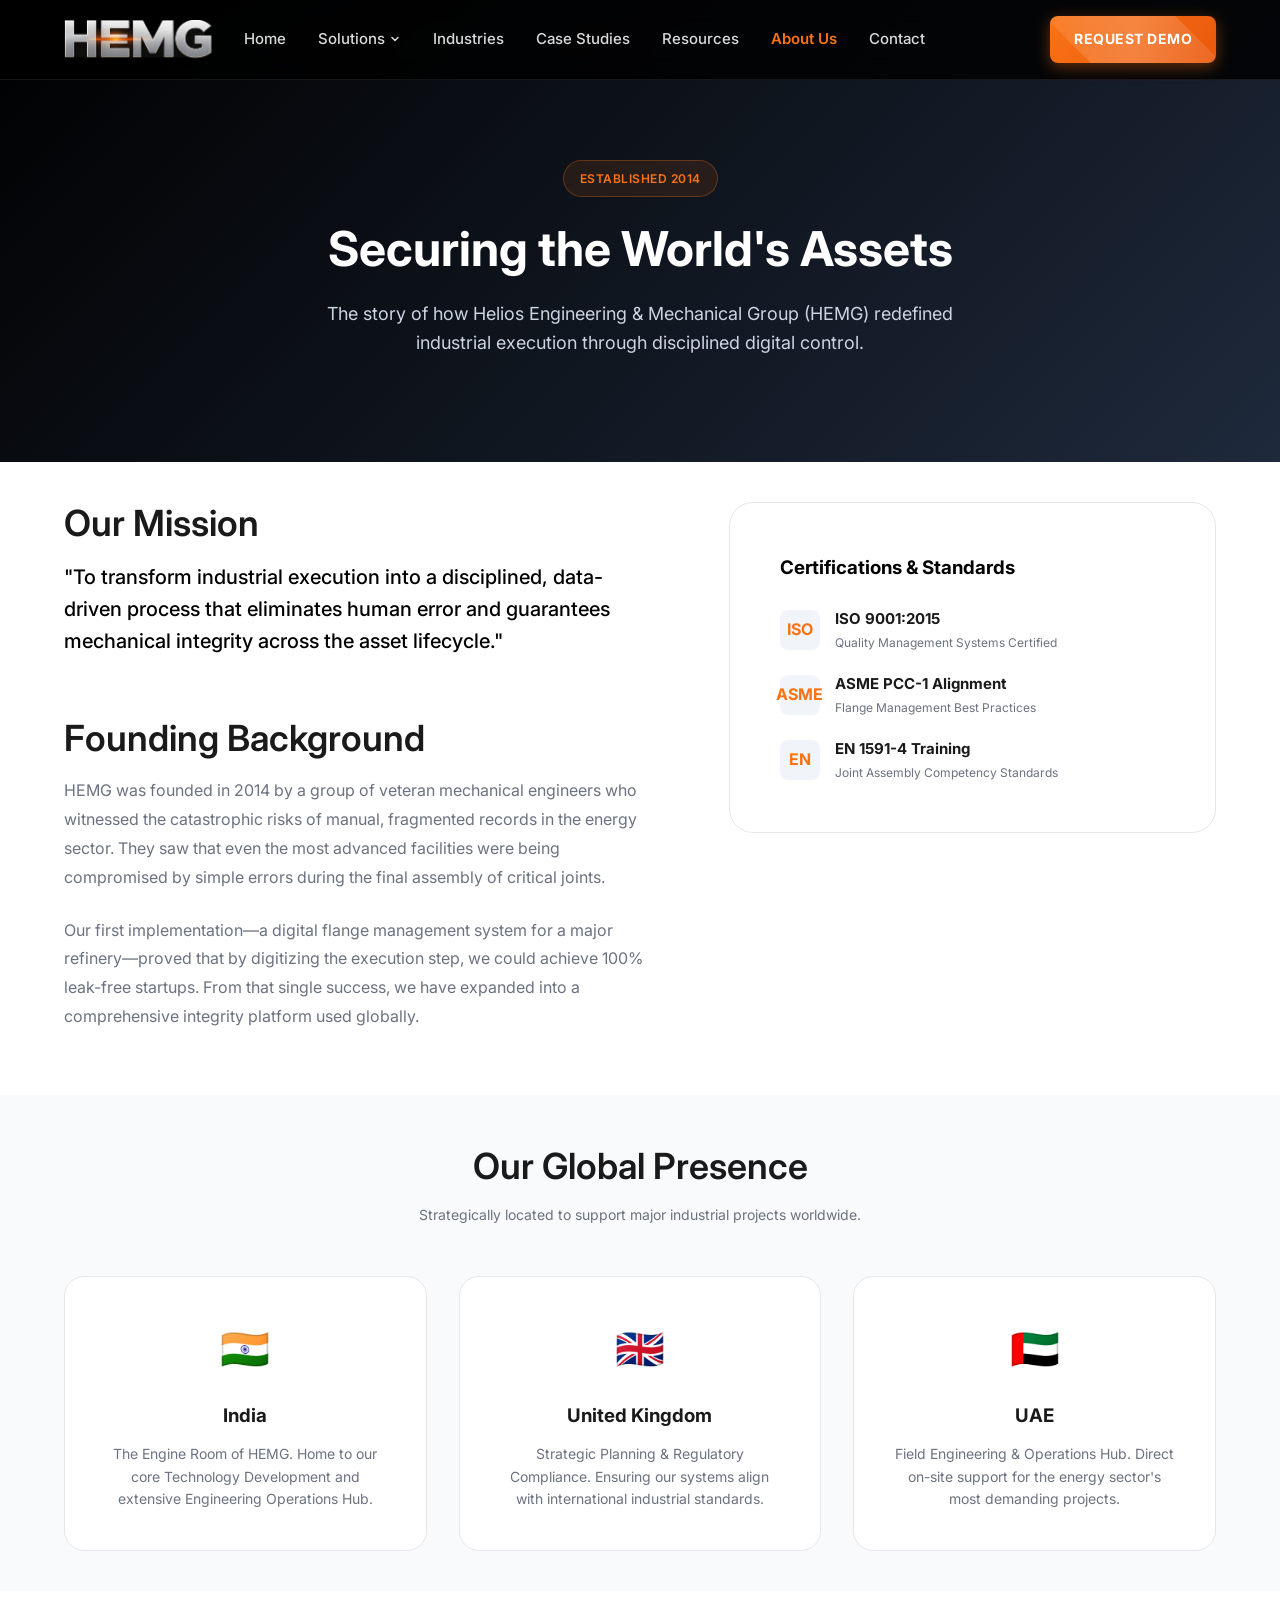
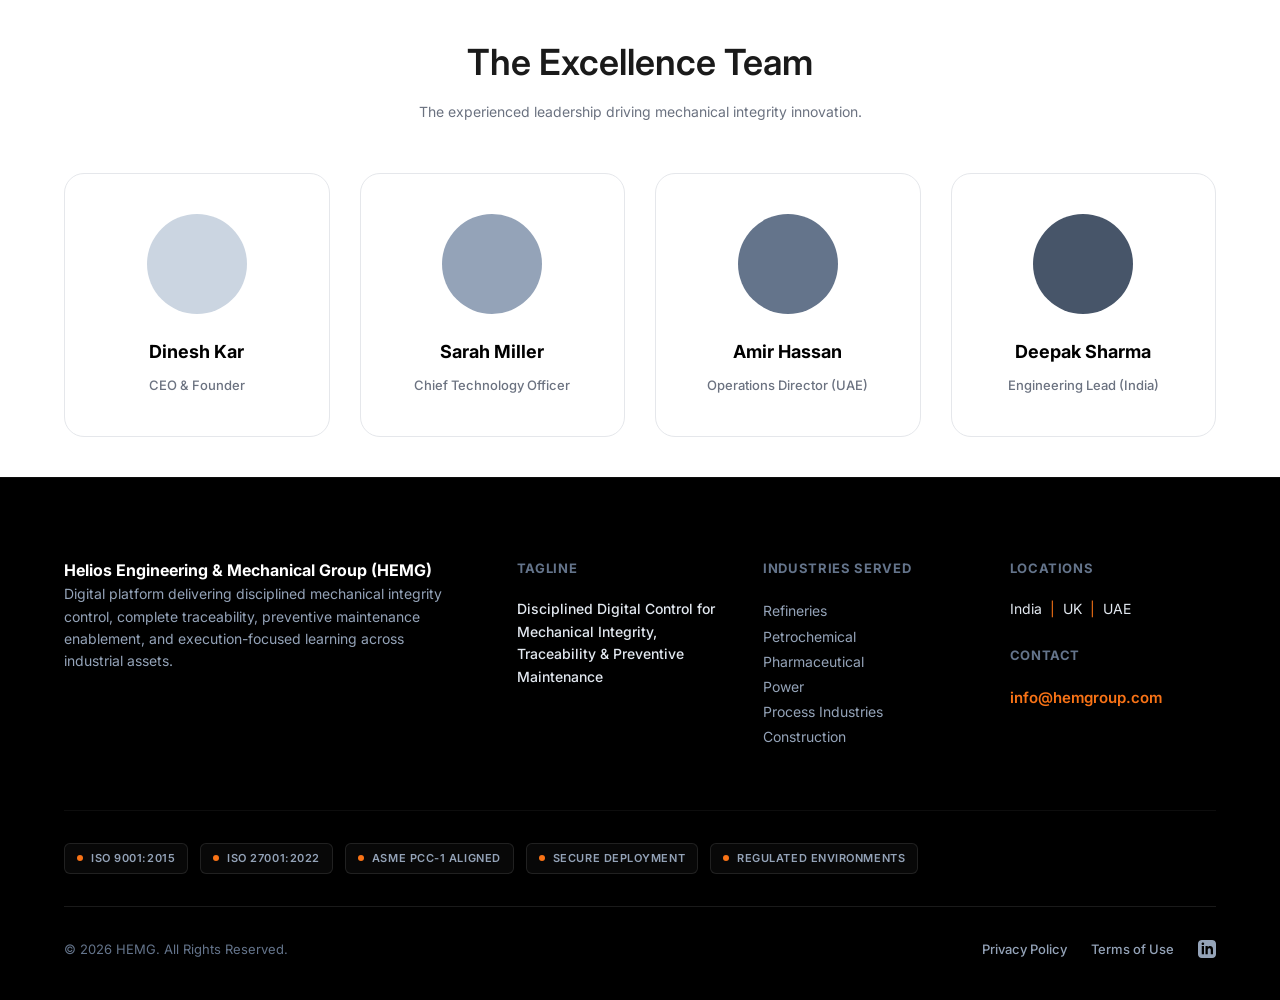
==== about-us.html @ 40c7aba5 "feat: implement site-wide navigation, core pages, and foundational assets for the HEMG platform" ====
<!DOCTYPE html>
<html lang="en">

<head>
    <meta charset="UTF-8">
    <meta name="viewport" content="width=device-width, initial-scale=1.0">
    <title>About Us | HEMG - Global Leader in Mechanical Integrity</title>
    <link rel="stylesheet" href="css/styles.css">
    <link rel="preconnect" href="https://fonts.googleapis.com">
    <link rel="preconnect" href="https://fonts.gstatic.com" crossorigin>
    <link href="https://fonts.googleapis.com/css2?family=Inter:wght@300;400;500;600;700&display=swap" rel="stylesheet">
</head>

<body class="about-us-page industries-page">

    <!-- Header -->
    <header class="header">
        <div class="container header-content">
            <div class="header-left">
                <div class="logo">
                    <a href="index.html">
                        <img src="images/hemg-logo.png" alt="HEM Groups Logo" class="brand-logo">
                    </a>
                </div>
                <nav class="nav-links">
                    <a href="index.html">Home</a>
                    <div class="nav-item">
                        <a href="#" class="dropdown-toggle">Solutions
                            <svg width="12" height="12" viewBox="0 0 24 24" fill="none" stroke="currentColor"
                                stroke-width="3" stroke-linecap="round" stroke-linejoin="round">
                                <path d="m6 9 6 6 6-6" />
                            </svg>
                        </a>
                        <div class="dropdown-menu mega-menu">
                            <div class="mega-menu-grid">
                                <a href="bolted-joint-integrity.html" class="mega-menu-card">
                                    <div class="menu-card-icon">
                                        <svg width="24" height="24" viewBox="0 0 24 24" fill="none"
                                            stroke="currentColor" stroke-width="2">
                                            <circle cx="12" cy="12" r="3" />
                                            <path
                                                d="M3 12h3m12 0h3M12 3v3m0 12v3M5.6 5.6l2.1 2.1m8.6 8.6l2.1 2.1M5.6 18.4l2.1-2.1m8.6-8.6l2.1-2.1" />
                                        </svg>
                                    </div>
                                    <div class="menu-card-content">
                                        <span class="menu-card-title">Bolted Joint Master™</span>
                                        <span class="menu-card-desc">Digital control and verification of flange
                                            assembly.</span>
                                    </div>
                                </a>
                                <a href="welded-joint-traceability.html" class="mega-menu-card">
                                    <div class="menu-card-icon">
                                        <svg width="24" height="24" viewBox="0 0 24 24" fill="none"
                                            stroke="currentColor" stroke-width="2">
                                            <path d="m15 5 4 4" />
                                            <path d="M13 7l1 1" />
                                            <path d="m4 11 8 8" />
                                            <path d="m9 6 11 11c.6.6.6 1.5 0 2l-1 1c-.6.6-1.5.6-2 0L6 9z" />
                                        </svg>
                                    </div>
                                    <div class="menu-card-content">
                                        <span class="menu-card-title">Weld Integrity Pro™</span>
                                        <span class="menu-card-desc">Universal welded joint traceability and
                                            inspection.</span>
                                    </div>
                                </a>
                                <a href="test-pack-management.html" class="mega-menu-card">
                                    <div class="menu-card-icon">
                                        <svg width="24" height="24" viewBox="0 0 24 24" fill="none"
                                            stroke="currentColor" stroke-width="2">
                                            <path d="M6 12c-2 0-3 1-3 3v2M18 12c2 0 3 1 3 3v2M12 2v20M2 12h20" />
                                        </svg>
                                    </div>
                                    <div class="menu-card-content">
                                        <span class="menu-card-title">Project Lifecycle Commander™</span>
                                        <span class="menu-card-desc">System-level pressure testing and completion
                                            control.</span>
                                    </div>
                                </a>
                                <a href="hemg-academy.html" class="mega-menu-card">
                                    <div class="menu-card-icon">
                                        <svg width="24" height="24" viewBox="0 0 24 24" fill="none"
                                            stroke="currentColor" stroke-width="2">
                                            <path d="M22 10v6M2 10l10-5 10 5-10 5z" />
                                            <path d="M6 12v5c0 1.1 2.7 2 6 2s6-.9 6-2v-5" />
                                        </svg>
                                    </div>
                                    <div class="menu-card-content">
                                        <span class="menu-card-title">HEMG Skill-Up Academy™</span>
                                        <span class="menu-card-desc">Execution-focused learning and capability
                                            development.</span>
                                    </div>
                                </a>
                            </div>
                        </div>
                    </div>
                    <a href="industries.html">Industries</a>
                    <a href="case-studies.html">Case Studies</a>
                    <a href="resources.html">Resources</a>
                    <a href="about-us.html" class="active">About Us</a>
                    <a href="contact.html">Contact</a>
                </nav>
            </div>

            <div class="header-right">
                <a href="contact.html" class="btn btn-nav-cta">Request Demo</a>
                <button class="mobile-menu-toggle" aria-label="Toggle Menu">
                    <span class="bar"></span>
                    <span class="bar"></span>
                    <span class="bar"></span>
                </button>
            </div>
        </div>
    </header>

    <div class="mobile-menu-overlay">
        <div class="mobile-menu-content">
            <nav class="mobile-nav-links">
                <a href="index.html">Home</a>
                <div class="mobile-dropdown">
                    <a href="#">Solutions</a>
                    <div class="mobile-dropdown-menu">
                        <a href="bolted-joint-integrity.html">Bolted Joint Master™</a>
                        <a href="welded-joint-traceability.html">Weld Integrity Pro™</a>
                        <a href="test-pack-management.html">Project Lifecycle Commander™</a>
                        <a href="hemg-academy.html">HEMG Skill-Up Academy™</a>
                    </div>
                </div>
                <a href="industries.html">Industries</a>
                <a href="case-studies.html">Case Studies</a>
                <a href="resources.html">Resources</a>
                <a href="about-us.html" class="active">About Us</a>
                <a href="contact.html">Contact Us</a>
                <a href="contact.html" class="btn btn-nav-cta"
                    style="margin-top: 10px; display: inline-block; width: 100%; text-align: center;">Request Demo</a>
            </nav>
        </div>
    </div>

    <!-- About Hero -->
    <header class="product-hero">
        <div class="container header-container" style="padding: 0;">
            <div class="hero-top" style="margin-bottom: 0; padding-bottom: 0;">
                <div class="hero-text" style="text-align: center; margin: 0 auto;">
                    <div class="hero-badge">Established 2014</div>
                    <h1 class="hero-title">Securing the World's Assets</h1>
                    <p class="hero-description">The story of how Helios Engineering & Mechanical Group (HEMG) redefined industrial execution through disciplined digital control.</p>
                </div>
            </div>
        </div>
    </header>

    <!-- Mission & Background -->
    <section class="section">
        <div class="container">
            <div class="grid" style="grid-template-columns: 1.2fr 1fr; gap: 80px; align-items: start;">
                <div class="reveal">
                    <h2 class="section-title">Our Mission</h2>
                    <p style="font-size: 20px; line-height: 1.6; color: var(--primary-dark); margin-bottom: 30px; font-weight: 500;">"To transform industrial execution into a disciplined, data-driven process that eliminates human error and guarantees mechanical integrity across the asset lifecycle."</p>
                    
                    <h2 class="section-title" style="margin-top: 60px;">Founding Background</h2>
                    <p style="margin-bottom: 24px; color: var(--text-gray); line-height: 1.8;">HEMG was founded in 2014 by a group of veteran mechanical engineers who witnessed the catastrophic risks of manual, fragmented records in the energy sector. They saw that even the most advanced facilities were being compromised by simple errors during the final assembly of critical joints.</p>
                    <p style="margin-bottom: 24px; color: var(--text-gray); line-height: 1.8;">Our first implementation—a digital flange management system for a major refinery—proved that by digitizing the execution step, we could achieve 100% leak-free startups. From that single success, we have expanded into a comprehensive integrity platform used globally.</p>
                </div>
                <div class="reveal" style="background: white; padding: 50px; border-radius: 24px; border: 1px solid var(--border-gray);">
                    <h3 style="margin-bottom: 24px; color: var(--primary-dark);">Certifications & Standards</h3>
                    <div style="display: flex; flex-direction: column; gap: 20px;">
                        <div style="display: flex; align-items: center; gap: 15px;">
                            <div style="width: 40px; height: 40px; background: #f1f5f9; border-radius: 8px; display: flex; align-items: center; justify-content: center; font-weight: 700; color: var(--accent-orange);">ISO</div>
                            <div>
                                <h4 style="font-size: 15px; margin-bottom: 2px;">ISO 9001:2015</h4>
                                <p style="font-size: 12px; color: var(--text-gray);">Quality Management Systems Certified</p>
                            </div>
                        </div>
                        <div style="display: flex; align-items: center; gap: 15px;">
                            <div style="width: 40px; height: 40px; background: #f1f5f9; border-radius: 8px; display: flex; align-items: center; justify-content: center; font-weight: 700; color: var(--accent-orange);">ASME</div>
                            <div>
                                <h4 style="font-size: 15px; margin-bottom: 2px;">ASME PCC-1 Alignment</h4>
                                <p style="font-size: 12px; color: var(--text-gray);">Flange Management Best Practices</p>
                            </div>
                        </div>
                        <div style="display: flex; align-items: center; gap: 15px;">
                            <div style="width: 40px; height: 40px; background: #f1f5f9; border-radius: 8px; display: flex; align-items: center; justify-content: center; font-weight: 700; color: var(--accent-orange);">EN</div>
                            <div>
                                <h4 style="font-size: 15px; margin-bottom: 2px;">EN 1591-4 Training</h4>
                                <p style="font-size: 12px; color: var(--text-gray);">Joint Assembly Competency Standards</p>
                            </div>
                        </div>
                    </div>
                </div>
            </div>
        </div>
    </section>

    <!-- Global Reach Section -->
    <section class="section" style="background-color: var(--section-bg-gray);">
        <div class="container">
            <div class="section-header center">
                <h2 class="section-title">Our Global Presence</h2>
                <p class="section-subtitle">Strategically located to support major industrial projects worldwide.</p>
            </div>
            <div class="grid" style="grid-template-columns: repeat(3, 1fr); gap: 32px; margin-top: 50px;">
                <div class="reveal" style="background: white; padding: 40px; border-radius: 20px; text-align: center; border: 1px solid var(--border-gray);">
                    <div style="font-size: 40px; margin-bottom: 20px;">🇮🇳</div>
                    <h3 style="margin-bottom: 12px;">India</h3>
                    <p style="font-size: 14px; color: var(--text-gray);">The Engine Room of HEMG. Home to our core Technology Development and extensive Engineering Operations Hub.</p>
                </div>
                <div class="reveal" style="background: white; padding: 40px; border-radius: 20px; text-align: center; border: 1px solid var(--border-gray);">
                    <div style="font-size: 40px; margin-bottom: 20px;">🇬🇧</div>
                    <h3 style="margin-bottom: 12px;">United Kingdom</h3>
                    <p style="font-size: 14px; color: var(--text-gray);">Strategic Planning & Regulatory Compliance. Ensuring our systems align with international industrial standards.</p>
                </div>
                <div class="reveal" style="background: white; padding: 40px; border-radius: 20px; text-align: center; border: 1px solid var(--border-gray);">
                    <div style="font-size: 40px; margin-bottom: 20px;">🇦🇪</div>
                    <h3 style="margin-bottom: 12px;">UAE</h3>
                    <p style="font-size: 14px; color: var(--text-gray);">Field Engineering & Operations Hub. Direct on-site support for the energy sector's most demanding projects.</p>
                </div>
            </div>
        </div>
    </section>

    <!-- Team Section -->
    <section class="section">
        <div class="container">
            <div class="section-header center">
                <h2 class="section-title">The Excellence Team</h2>
                <p class="section-subtitle">The experienced leadership driving mechanical integrity innovation.</p>
            </div>
            <div class="grid" style="grid-template-columns: repeat(4, 1fr); gap: 30px; margin-top: 50px;">
                <!-- Team Member 1 -->
                <div class="team-card reveal">
                    <div class="team-avatar" style="background-color: #cbd5e1;"></div>
                    <h3>Dinesh Kar</h3>
                    <p>CEO & Founder</p>
                </div>
                <!-- Team Member 2 -->
                <div class="team-card reveal">
                    <div class="team-avatar" style="background-color: #94a3b8;"></div>
                    <h3>Sarah Miller</h3>
                    <p>Chief Technology Officer</p>
                </div>
                <!-- Team Member 3 -->
                <div class="team-card reveal">
                    <div class="team-avatar" style="background-color: #64748b;"></div>
                    <h3>Amir Hassan</h3>
                    <p>Operations Director (UAE)</p>
                </div>
                <!-- Team Member 4 -->
                <div class="team-card reveal">
                    <div class="team-avatar" style="background-color: #475569;"></div>
                    <h3>Deepak Sharma</h3>
                    <p>Engineering Lead (India)</p>
                </div>
            </div>
        </div>
    </section>

    <!-- Footer -->
    <footer class="footer"
        style="background-color: var(--primary-dark); padding-top: 80px; padding-bottom: 40px; border-top: 1px solid rgba(255,255,255,0.05); margin-top: auto;">
        <div class="container">
            <div class="footer-grid">
                <div class="footer-col">
                    <h4>Helios Engineering &amp; Mechanical Group (HEMG)</h4>
                    <p class="footer-about">
                        Digital platform delivering disciplined mechanical integrity control, complete traceability,
                        preventive maintenance enablement, and execution-focused learning across industrial assets.
                    </p>
                </div>
                <div class="footer-col">
                    <h4 class="footer-label">Tagline</h4>
                    <p class="footer-tagline">
                        Disciplined Digital Control for Mechanical Integrity, Traceability &amp; Preventive Maintenance
                    </p>
                </div>
                <div class="footer-col">
                    <h4 class="footer-label">Industries Served</h4>
                    <ul class="footer-list">
                        <li>Refineries</li>
                        <li>Petrochemical</li>
                        <li>Pharmaceutical</li>
                        <li>Power</li>
                        <li>Process Industries</li>
                        <li>Construction</li>
                    </ul>
                </div>
                <div class="footer-col">
                    <h4 class="footer-label">Locations</h4>
                    <p class="footer-locations">
                        India <span class="divider">|</span> UK <span class="divider">|</span> UAE
                    </p>
                    <h4 class="footer-label">Contact</h4>
                    <a href="mailto:info@hemgroup.com" class="footer-email">info@hemgroup.com</a>
                </div>
            </div>

            <div class="footer-badges reveal">
                <div class="footer-badge">
                    <span class="badge-dot"></span>
                    ISO 9001:2015
                </div>
                <div class="footer-badge">
                    <span class="badge-dot"></span>
                    ISO 27001:2022
                </div>
                <div class="footer-badge">
                    <span class="badge-dot"></span>
                    ASME PCC-1 ALIGNED
                </div>
                <div class="footer-badge">
                    <span class="badge-dot"></span>
                    SECURE DEPLOYMENT
                </div>
                <div class="footer-badge">
                    <span class="badge-dot"></span>
                    REGULATED ENVIRONMENTS
                </div>
            </div>

            <div class="footer-bottom">
                <div class="footer-bottom-left">
                    <p>&copy; 2026 HEMG. All Rights Reserved.</p>
                </div>
                <div class="footer-legal">
                    <a href="privacy-policy.html">Privacy Policy</a>
                    <a href="terms-of-use.html">Terms of Use</a>
                    <a href="https://www.linkedin.com/company/utoc-engineering-pte-ltd/" target="_blank" class="social-link" aria-label="LinkedIn">
                        <svg width="18" height="18" viewBox="0 0 24 24" fill="currentColor"><path d="M19 0h-14c-2.761 0-5 2.239-5 5v14c0 2.761 2.239 5 5 5h14c2.762 0 5-2.239 5-5v-14c0-2.761-2.238-5-5-5zm-11 19h-3v-11h3v11zm-1.5-12.268c-.966 0-1.75-.79-1.75-1.764s.784-1.764 1.75-1.764 1.75.79 1.75 1.764-.783 1.764-1.75 1.764zm13.5 12.268h-3v-5.604c0-3.368-4-3.113-4 0v5.604h-3v-11h3v1.765c1.396-2.586 7-2.777 7 2.476v6.759z"/></svg>
                    </a>
                </div>
            </div>
        </div>
    </footer>

    <script src="js/script.js"></script>
</body>

</html>
---- css/styles.css ----
:root {
    --primary-dark: #000000;
    --primary-light: #ffffff;
    --accent-orange: #f97316;
    --text-dark: #1a1a1a;
    --text-white: #ffffff;
    --text-gray: #6b7280;
    --border-gray: #e5e7eb;
    --section-bg-gray: #f8fafc;
    --banner-gray: #b7b7b7;
}

html {
    scroll-behavior: smooth;
}

* {
    margin: 0;
    padding: 0;
    box-sizing: border-box;
}


body {
    font-family: 'Inter', sans-serif;
    color: var(--text-dark);
    line-height: 1.6;
    background-color: var(--primary-light);
    opacity: 0;
    transition: opacity 0.8s ease;
}

body.loaded {
    opacity: 1;
}

/* Scroll Reveal Animations */
.reveal {
    opacity: 0;
    transform: translateY(30px);
    transition: all 0.8s cubic-bezier(0.25, 0.46, 0.45, 0.94);
}

.reveal.visible {
    opacity: 1;
    transform: translateY(0);
}

.reveal-delay-1 {
    transition-delay: 0.1s;
}

.reveal-delay-2 {
    transition-delay: 0.2s;
}

.reveal-delay-3 {
    transition-delay: 0.3s;
}


.container {
    max-width: 1280px;
    margin: 0 auto;
    padding: 0 5%;
    width: 100%;
}

img {
    max-width: 100%;
    height: auto;
}

a {
    text-decoration: none;
    color: inherit;
}

.btn {
    display: inline-block;
    padding: 12px 24px;
    border-radius: 4px;
    font-weight: 500;
    cursor: pointer;
    transition: all 0.3s ease;
}

.btn-solid {
    background-color: var(--text-white);
    color: var(--text-dark);
}

.btn-solid:hover {
    background-color: var(--accent-orange);
}

.btn-outline {
    border: 1px solid var(--text-white);
    color: var(--text-white);
}

.btn-outline:hover {
    background-color: var(--text-white);
    color: var(--text-dark);
}

.btn-outline-dark {
    border: 1px solid var(--text-dark);
    color: var(--text-dark);
}

.bg-white {
    background-color: #fff;
    color: var(--text-dark);
}

/* Header */
.header {
    background-color: rgba(0, 0, 0, 0.82);
    backdrop-filter: blur(12px);
    -webkit-backdrop-filter: blur(12px);
    height: 80px;
    display: flex;
    align-items: center;
    color: var(--text-white);
    position: fixed;
    top: 0;
    left: 0;
    width: 100%;
    z-index: 1000;
    border-bottom: 1px solid rgba(255, 255, 255, 0.08);
}

.header-content {
    display: flex;
    justify-content: space-between;
    align-items: center;
    width: 100%;
}

.header-left {
    display: flex;
    align-items: center;
    gap: 32px;
}

.header-right {
    display: flex;
    align-items: center;
    gap: 20px;
}

/* Dropdown Menu Styles */
.nav-item {
    position: relative;
    display: flex;
    align-items: center;
}

.dropdown-toggle {
    display: flex;
    align-items: center;
    gap: 4px;
    cursor: pointer;
}

.dropdown-toggle svg {
    transition: transform 0.3s ease;
}

.nav-item:hover .dropdown-toggle svg {
    transform: rotate(180deg);
}

.dropdown-menu {
    position: absolute;
    top: 100%;
    left: -20px;
    background-color: #ffffff;
    min-width: 240px;
    padding: 12px 0;
    border-radius: 8px;
    box-shadow: 0 10px 25px rgba(0, 0, 0, 0.15);
    opacity: 0;
    visibility: hidden;
    transform: translateY(10px);
    transition: all 0.3s cubic-bezier(0.4, 0, 0.2, 1);
    z-index: 1000;
}

.nav-item:hover .dropdown-menu {
    opacity: 1;
    visibility: visible;
    transform: translateY(0);
}

/* Mega Dropdown Specifics */
.mega-menu {
    left: 50%;
    transform: translateX(-50%) translateY(10px);
    width: 800px;
    padding: 32px;
}

.nav-item:hover .mega-menu {
    transform: translateX(-50%) translateY(0);
}

.mega-menu-grid {
    display: grid;
    grid-template-columns: repeat(2, 1fr);
    gap: 24px;
}

.mega-menu-card {
    display: flex !important;
    gap: 16px;
    padding: 20px !important;
    border-radius: 12px;
    transition: all 0.3s ease !important;
    background-color: transparent;
    text-align: left;
}

.mega-menu-card:hover {
    background-color: var(--section-bg-gray);
    transform: translateY(-4px);
}

.menu-card-icon {
    width: 48px;
    height: 48px;
    background-color: rgba(249, 115, 22, 0.1);
    color: var(--accent-orange);
    border-radius: 10px;
    display: flex;
    align-items: center;
    justify-content: center;
    flex-shrink: 0;
}

.menu-card-content {
    display: flex;
    flex-direction: column;
    gap: 4px;
}

.menu-card-title {
    font-weight: 700;
    font-size: 16px;
    color: var(--primary-dark);
}

.menu-card-desc {
    font-size: 13px;
    color: var(--text-gray);
    line-height: 1.4;
    font-weight: 400;
}

.dropdown-menu a {
    display: block;
    padding: 10px 24px;
    color: var(--text-dark) !important;
    font-size: 14px;
    font-weight: 500;
    transition: all 0.2s ease;
}

.dropdown-menu a:hover {
    background-color: var(--section-bg-gray);
    color: var(--accent-orange) !important;
}

/* Nav CTA Button - Enhanced */
.btn-nav-cta {
    background: linear-gradient(135deg, var(--accent-orange) 0%, #ea580c 100%);
    color: var(--text-white) !important;
    padding: 12px 24px;
    border-radius: 8px;
    font-weight: 700;
    font-size: 14px;
    box-shadow: 0 4px 15px rgba(249, 115, 22, 0.4);
    border: none;
    text-transform: uppercase;
    letter-spacing: 0.5px;
    position: relative;
    overflow: hidden;
}

.btn-nav-cta::after {
    content: '';
    position: absolute;
    top: -50%;
    left: -50%;
    width: 200%;
    height: 200%;
    background: linear-gradient(45deg, transparent, rgba(255, 255, 255, 0.2), transparent);
    transform: rotate(45deg);
    transition: 0.5s;
    pointer-events: none;
}

.btn-nav-cta:hover::after {
    left: 100%;
}

.btn-nav-cta:hover {
    background: linear-gradient(135deg, #ea580c 0%, #c2410c 100%);
    transform: translateY(-2px);
    box-shadow: 0 8px 20px rgba(249, 115, 22, 0.5);
}

.mobile-menu-toggle {
    display: none;
    flex-direction: column;
    gap: 6px;
    background: none;
    border: none;
    cursor: pointer;
    padding: 8px;
    z-index: 1001;
}

.mobile-menu-overlay {
    display: none;
}

.mobile-menu-toggle .bar {
    width: 25px;
    height: 2px;
    background-color: var(--text-white);
    transition: 0.3s;
}

.mobile-menu-toggle.active .bar:nth-child(1) {
    transform: translateY(8px) rotate(45deg);
}

.mobile-menu-toggle.active .bar:nth-child(2) {
    opacity: 0;
}

.mobile-menu-toggle.active .bar:nth-child(3) {
    transform: translateY(-8px) rotate(-45deg);
}

body.menu-open {
    overflow: hidden;
}

.nav-links {
    display: flex;
    gap: 32px;
    font-size: 15px;
    font-weight: 500;
}

.nav-links a {
    color: rgba(255, 255, 255, 0.85);
    transition: all 0.3s ease;
    padding: 8px 0;
}

.nav-links a:hover {
    color: var(--text-white);
}

.nav-links a.active {
    color: var(--accent-orange);
    font-weight: 600;
}

.logo {
    display: flex;
    align-items: center;
}

.logo a {
    display: flex;
    align-items: center;
    height: 100%;
}

.brand-logo {
    max-height: 38px;
    height: 38px;
    width: auto;
    display: block;
    transition: transform 0.3s cubic-bezier(0.4, 0, 0.2, 1), filter 0.3s ease;
    backface-visibility: hidden;
    transform: translateZ(0);
    /* Hardware acceleration for stability */
    cursor: pointer;
}

/* Subtle logo hover effect */
.logo:hover .brand-logo {
    filter: brightness(1.1);
    transform: translateZ(0);
}

/* Hero Section */
.hero {
    background-color: var(--primary-dark);
    color: var(--text-white);
    padding: 140px 0 40px;
    /* Balanced padding for carousel */
    position: relative;
}

/* Product Page Background */
.product-page .hero {
    background-image: linear-gradient(to right, rgba(0, 0, 0, 0.8) 20%, rgba(0, 0, 0, 0.3) 100%), url('../images/background.jpg');
    background-size: cover;
    background-position: center;
}

.hero-top {
    display: flex;
    justify-content: space-between;
    align-items: center;
    /* better vertical alignment for img/text */
    margin-bottom: 0;
    gap: 40px;
    padding-bottom: 20px;
}

.hero-text {
    max-width: 680px;
    flex: 1;
}

.hero-badge {
    display: inline-block;
    padding: 8px 16px;
    background-color: rgba(249, 115, 22, 0.1);
    color: var(--accent-orange);
    border: 1px solid rgba(249, 115, 22, 0.3);
    border-radius: 9999px;
    font-size: 12px;
    font-weight: 600;
    margin-bottom: 24px;
    letter-spacing: 0.5px;
    text-transform: uppercase;
}

.hero-title {
    font-size: 48px;
    line-height: 1.15;
    font-weight: 700;
    margin-bottom: 24px;
    color: var(--text-white);
}

.hero-image {
    flex: 1;
    display: flex;
    justify-content: flex-end;
}

.hero-img-box {
    width: 100%;
    max-width: 500px;
    height: auto;
    background-size: cover;
    background-position: center;
    border-radius: 16px;
    box-shadow: 0 20px 40px rgba(0, 0, 0, 0.3);
    overflow: hidden;
}

.product-showcase-img {
    width: 100%;
    height: auto;
    display: block;
    border-radius: 16px;
    transition: transform 0.5s ease;
}

.hero-description {
    font-size: 18px;
    color: #cbd5e1;
    line-height: 1.6;
    margin-bottom: 24px;
    /* max-width: 680px; */
}

.hero-description.secondary {
    color: #94a3b8;
    /* darker shade for hierarchy */
    margin-bottom: 40px;
    font-size: 14px;
}

.hero-actions {
    display: flex;
    gap: 16px;
    align-items: center;
}

.hero-trust {
    text-align: right;
    display: flex;
    flex-direction: column;
    align-items: flex-end;
}

.lifecycle .section-title {
    color: var(--text-white);
}

.lifecycle .section-subtitle {
    color: #94a3b8;
}

.complement-text {
    color: #94a3b8;
    font-size: 15px;
    font-style: italic;
    display: inline-flex;
    align-items: center;
    gap: 8px;
    justify-content: center;
}

.trust-metrics {
    display: flex;
    align-items: center;
    gap: 16px;
}

.avatars {
    display: flex;
}

.avatar {
    width: 36px;
    height: 36px;
    border-radius: 50%;
    border: 2px solid var(--primary-dark);
    background-color: #d1d5db;
    margin-left: -12px;
    background-size: cover;
    background-position: center;
}

.avatar.av1 {
    background-image: url('https://images.unsplash.com/photo-1507003211169-0a1dd7228f2d?auto=format&fit=crop&q=80&w=100');
}

.avatar.av2 {
    background-image: url('https://images.unsplash.com/photo-1494790108377-be9c29b29330?auto=format&fit=crop&q=80&w=100');
}

.avatar.av3 {
    background-image: url('https://images.unsplash.com/photo-1500648767791-00dcc994a43e?auto=format&fit=crop&q=80&w=100');
}

.avatars .avatar:first-child {
    margin-left: 0;
}

.rating {
    display: flex;
    align-items: center;
    color: var(--accent-orange);
    font-weight: 600;
    font-size: 20px;
}

.hero {
    position: relative;
    overflow: hidden;
}

.hero-bg-elements {
    position: absolute;
    top: 0;
    left: 0;
    width: 100%;
    height: 100%;
    pointer-events: none;
    z-index: 0;
}

.blob {
    position: absolute;
    border-radius: 50%;
    filter: blur(80px);
    opacity: 0.15;
    background: var(--accent-orange);
}

.blob-1 {
    width: 600px;
    height: 600px;
    top: -200px;
    right: -100px;
}

.blob-2 {
    width: 400px;
    height: 400px;
    bottom: -100px;
    left: -100px;
    opacity: 0.1;
    background: #3b82f6;
    /* Blue blob for contrast */
}

.waves-canvas {
    position: absolute;
    top: 0;
    left: 0;
    width: 100%;
    height: 100%;
    z-index: 1;
    pointer-events: none;
    mask-image: linear-gradient(to right, transparent, black 10%, black 90%, transparent);
    opacity: 0.6;
}

.particles {
    position: absolute;
    top: 0;
    left: 0;
    width: 100%;
    height: 100%;
    background-image: radial-gradient(var(--accent-orange) 1px, transparent 1px);
    background-size: 60px 60px;
    opacity: 0.08;
    animation: particleFloat 30s linear infinite;
}

@keyframes particleFloat {
    0% {
        transform: translateY(0) rotate(0deg);
        background-position: 0 0;
    }

    100% {
        transform: translateY(-60px) rotate(5deg);
        background-position: 60px 60px;
    }
}

.dot {
    position: absolute;
    width: 6px;
    height: 6px;
    background: var(--accent-orange);
    border-radius: 50%;
    opacity: 0.2;
    z-index: 1;
}

.dot-1 {
    top: 20%;
    left: 15%;
    animation: floatUp 8s infinite alternate;
}

.dot-2 {
    top: 40%;
    left: 80%;
    animation: floatUp 12s infinite alternate-reverse;
}

.dot-3 {
    top: 70%;
    left: 30%;
    animation: floatUp 10s infinite alternate;
}

.dot-4 {
    top: 15%;
    left: 60%;
    animation: floatUp 15s infinite alternate-reverse;
}

.dot-5 {
    top: 85%;
    left: 75%;
    animation: floatUp 9s infinite alternate;
}

@keyframes floatUp {
    0% {
        transform: translateY(0) translateX(0);
        opacity: 0.1;
    }

    50% {
        opacity: 0.3;
    }

    100% {
        transform: translateY(-40px) translateX(20px);
        opacity: 0.1;
    }
}

/* Hero Carousel Styles */
.hero-carousel {
    position: relative;
    width: 100%;
    height: 550px;
    margin-top: 30px;
    margin-bottom: -120px;
    border-radius: 40px;
    overflow: hidden;
    box-shadow: 0 40px 100px rgba(0, 0, 0, 0.5);
    z-index: 5;
    background-color: #000;
}

.carousel-track {
    width: 100%;
    height: 100%;
    position: relative;
}

.carousel-slide {
    position: absolute;
    top: 0;
    left: 0;
    width: 100%;
    height: 100%;
    background-size: cover;
    background-position: center;
    background-color: #111;
    border-radius: 40px;
    opacity: 0;
    transition: opacity 1s cubic-bezier(0.4, 0, 0.2, 1);
    display: flex;
    align-items: flex-end;
    padding: 60px;
}

.carousel-slide.active {
    opacity: 1;
    z-index: 2;
}

.slide-overlay {
    background: rgba(0, 0, 0, 0.4);
    backdrop-filter: blur(10px);
    -webkit-backdrop-filter: blur(10px);
    padding: 30px 40px;
    border-radius: 20px;
    border: 1px solid rgba(255, 255, 255, 0.1);
    max-width: 500px;
    transform: translateY(20px);
    opacity: 0;
    transition: all 0.8s ease 0.3s;
}

.carousel-slide.active .slide-overlay {
    transform: translateY(0);
    opacity: 1;
}

.slide-overlay h3 {
    font-size: 28px;
    font-weight: 700;
    margin-bottom: 12px;
    color: var(--text-white);
}

.slide-overlay p {
    font-size: 16px;
    color: #cbd5e1;
    margin-bottom: 0;
}

.carousel-indicators {
    position: absolute;
    bottom: 40px;
    right: 60px;
    display: flex;
    gap: 12px;
    z-index: 10;
}

.indicator {
    width: 12px;
    height: 12px;
    border-radius: 50%;
    background: rgba(255, 255, 255, 0.3);
    cursor: pointer;
    transition: all 0.3s ease;
    border: 2px solid transparent;
}

.indicator.active {
    background: var(--accent-orange);
    transform: scale(1.2);
    box-shadow: 0 0 15px var(--accent-orange);
}

@media (max-width: 768px) {
    .hero-carousel {
        height: 400px;
        margin-bottom: -100px;
    }

    .carousel-slide {
        padding: 30px;
    }

    .slide-overlay {
        padding: 20px;
    }

    .slide-overlay h3 {
        font-size: 20px;
    }

    .slide-overlay p {
        font-size: 14px;
    }

    .carousel-indicators {
        right: 30px;
        bottom: 20px;
    }
}




/* General Section */
.section {
    padding: 40px 0;
}

#problems,
#analytics {
    padding-top: 20px;
    padding-bottom: 0;
}



.section-header {
    margin-bottom: 30px;
    margin-top: 10px;
    /* Space for overlapping hero images */
}

#problems .section-header,
#analytics .section-header {
    margin-top: 0;
}

.section-header.center {
    text-align: center;
}

.section-title {
    font-size: 36px;
    font-weight: 600;
    margin-bottom: 16px;
    line-height: 1.2;
}

.section-subtitle {
    font-size: 14px;
    color: var(--text-gray);
    max-width: 800px;
    margin: 0 auto;
}

.section-subtitle.subtitle-left {
    text-align: left;
    margin-left: 0;
}

/* Solutions Section */
.solutions {
    background-color: var(--primary-light);
    padding-top: 80px;
}

.grid {
    display: grid;
    gap: 24px;
}

.features-grid {
    grid-template-columns: repeat(2, 1fr);
    margin-bottom: 20px;
    gap: 32px;
}

.feature-card {
    background-color: var(--text-white);
    padding: 40px 32px;
    border-radius: 12px;
    border: 1px solid #f1f5f9;
    box-shadow: 0 4px 20px rgba(0, 0, 0, 0.03);
    transition: all 0.4s cubic-bezier(0.165, 0.84, 0.44, 1);
    position: relative;
    overflow: hidden;
    cursor: pointer;
}

.feature-card::before {
    content: '';
    position: absolute;
    top: 0;
    left: 0;
    width: 100%;
    height: 4px;
    background-color: var(--accent-orange);
    transform: scaleX(0);
    transform-origin: left;
    transition: transform 0.4s ease;
}

.feature-card:hover {
    transform: translateY(-8px);
    box-shadow: 0 20px 40px rgba(0, 0, 0, 0.08);
    border-color: transparent;
}

.feature-card:hover::before {
    transform: scaleX(1);
}

.card-icon-top {
    display: flex;
    justify-content: space-between;
    align-items: center;
    margin-bottom: 32px;
}

.icon {
    width: 32px;
    height: 32px;
    color: var(--text-dark);
}

.arrow-up-right {
    color: var(--text-gray);
    width: 36px;
    height: 36px;
    display: flex;
    align-items: center;
    justify-content: center;
    border-radius: 50%;
    background-color: var(--section-bg-gray);
    transition: all 0.3s ease;
}

.feature-card:hover .arrow-up-right {
    background-color: var(--accent-orange);
    color: var(--primary-dark);
    transform: translate(4px, -4px) rotate(15deg);
}

.card-title {
    font-size: 20px;
    font-weight: 700;
    margin-bottom: 12px;
    transition: color 0.3s ease;
}

.card-desc {
    font-size: 14px;
    color: var(--text-gray);
    line-height: 1.5;
}

.card-tag {
    background-color: var(--section-bg-gray);
    color: var(--text-dark);
    font-size: 12px;
    font-weight: 600;
    padding: 6px 14px;
    border-radius: 999px;
    text-transform: uppercase;
    transition: all 0.3s ease;
}

.feature-card:hover .card-tag {
    background-color: rgba(249, 115, 22, 0.2);
    color: var(--primary-dark);
}

.card-capabilities {
    margin-top: 24px;
    border-top: 1px solid var(--border-gray);
    padding-top: 20px;
}

.card-capabilities h4 {
    font-size: 14px;
    font-weight: 600;
    margin-bottom: 12px;
    color: var(--text-dark);
}

.card-capabilities ul {
    list-style: none;
    padding: 0;
    display: flex;
    flex-direction: column;
    gap: 8px;
}

.card-capabilities li {
    font-size: 13px;
    color: var(--text-gray);
    position: relative;
    padding-left: 16px;
    line-height: 1.4;
}

.card-capabilities li::before {
    content: "•";
    color: var(--accent-orange);
    position: absolute;
    left: 0;
    font-weight: bold;
}

.tags-container {
    display: flex;
    flex-wrap: wrap;
    gap: 8px;
    margin-bottom: 16px;
}

.small-tag {
    background-color: #e2e8f0;
    color: #334155;
    font-size: 11px;
    padding: 4px 8px;
    border-radius: 4px;
    font-weight: 500;
}

.mandatory-text {
    margin-top: 20px;
    font-size: 12px;
    font-style: italic;
    color: #475569;
    background-color: var(--section-bg-gray);
    padding: 12px;
    border-left: 3px solid var(--accent-orange);
    line-height: 1.5;
}

.banner-box {
    background-color: var(--banner-gray);
    padding: 60px 5%;
    position: relative;
    border-radius: 4px;
    overflow: hidden;
    min-height: 250px;
    display: flex;
    flex-direction: column;
    justify-content: center;
}

.banner-content {
    display: flex;
    justify-content: space-between;
    align-items: center;
    position: relative;
    z-index: 2;
}

.banner-title {
    font-size: 32px;
    color: var(--text-white);
    font-weight: 500;
}

.banner-footer {
    display: flex;
    align-items: center;
    gap: 12px;
    color: var(--text-white);
    font-size: 14px;
    position: relative;
    z-index: 2;
    margin-top: 40px;
}

.icon-plus {
    width: 32px;
    height: 32px;
    background-color: var(--text-white);
    color: var(--banner-gray);
    display: flex;
    align-items: center;
    justify-content: center;
    font-weight: bold;
    border-radius: 4px;
}

/* Lifecycle Section */
.lifecycle {
    background-color: var(--primary-dark);
    color: var(--text-white);
    padding: 20px 0 40px 0;
    /* Overrides global .section padding */
    overflow: hidden;
}

.lifecycle .section-header {
    margin-top: 0;
    /* Removes global overlapping 60px margin */
    margin-bottom: 20px;
}

.lifecycle .section-title {
    color: var(--text-white);
}

.lifecycle .section-subtitle {
    color: var(--text-gray);
}

.lifecycle-flow {
    position: relative;
    max-width: 900px;
    margin: 24px auto 0;
    /* Reduced from 40px */
    padding: 20px 0;
}

.flow-line {
    position: absolute;
    top: 0;
    bottom: 0;
    left: 50%;
    width: 2px;
    background: linear-gradient(to bottom, transparent, var(--accent-orange), transparent);
    transform: translateX(-50%);
}

.flow-item {
    position: relative;
    width: 100%;
    display: flex;
    justify-content: flex-end;
    margin-bottom: 24px;
    /* Reduced from 40px */
}

.flow-item:last-child {
    margin-bottom: 0;
}

.flow-item.left {
    justify-content: flex-start;
}

.flow-node {
    position: absolute;
    left: 50%;
    top: 50%;
    transform: translate(-50%, -50%);
    width: 48px;
    height: 48px;
    background-color: var(--primary-dark);
    border: 2px solid var(--accent-orange);
    border-radius: 50%;
    display: flex;
    justify-content: center;
    align-items: center;
    color: var(--accent-orange);
    font-weight: 700;
    font-size: 20px;
    z-index: 2;
    box-shadow: 0 0 30px rgba(249, 115, 22, 0.4);
}

.flow-node .node-inner {
    position: absolute;
    border: 1px dashed var(--accent-orange);
    border-radius: 50%;
    left: 50%;
    top: 50%;
    transform: translate(-50%, -50%);
    opacity: 0.5;
}

.node-inner.l1 {
    width: 70px;
    height: 70px;
    animation: spinOrbit 20s linear infinite;
}

.node-inner.l2 {
    width: 90px;
    height: 90px;
    animation: spinOrbitReverse 30s linear infinite;
}

.flow-card {
    width: 42%;
    padding: 24px 32px;
    /* Reduced from 40px */
    border-radius: 16px;
    position: relative;
    transition: transform 0.4s cubic-bezier(0.165, 0.84, 0.44, 1), box-shadow 0.4s ease;
}

.flow-card:hover {
    transform: translateY(-8px);
    box-shadow: 0 20px 40px rgba(0, 0, 0, 0.3);
}

.flow-card.fc-dark {
    background-color: #1e293b;
    border: 1px solid #334155;
    box-shadow: 0 10px 30px rgba(0, 0, 0, 0.2);
}

.flow-card.fc-green {
    background-color: var(--accent-orange);
    color: var(--primary-dark);
    box-shadow: 0 10px 30px rgba(249, 115, 22, 0.15);
}

.flow-card.fc-green .c-list li {
    color: #1e293b;
}

.flow-card.fc-green .c-list li::before {
    color: #1e293b;
}

.flow-card.fc-light {
    background-color: #ffffff;
    color: var(--primary-dark);
    box-shadow: 0 10px 30px rgba(0, 0, 0, 0.2);
}

.flow-card.fc-light .c-list li {
    color: #334155;
}

.flow-card.fc-light .c-list li::before {
    color: var(--accent-orange);
}

.flow-card h3 {
    font-size: 20px;
    margin-bottom: 20px;
    font-weight: 700;
    color: inherit;
}

@media (max-width: 768px) {
    .flow-line {
        left: 40px;
        transform: translateX(-50%);
    }

    .flow-item,
    .flow-item.left {
        justify-content: flex-end;
    }

    .flow-node {
        left: 40px;
    }

    .flow-card {
        width: calc(100% - 100px);
    }
}

/* Trusted Partner Section */
.trusted {
    background-color: var(--text-white);
}

.radar-chart {
    position: relative;
    width: 100%;
    max-width: 710px;
    /* Improved compact height */
    height: 700px;
    margin: 0 auto;
}

@keyframes spinOrbit {
    from {
        transform: translate(-50%, -50%) rotate(0deg);
    }

    to {
        transform: translate(-50%, -50%) rotate(360deg);
    }
}

@keyframes spinOrbitReverse {
    from {
        transform: translate(-50%, -50%) rotate(360deg);
    }

    to {
        transform: translate(-50%, -50%) rotate(0deg);
    }
}

.circle-line {
    position: absolute;
    top: 50%;
    left: 50%;
    border: 1px dashed #000000;
    border-radius: 50%;
    transform: translate(-50%, -50%);
    animation: spinOrbit 40s linear infinite;
}

.circle-line.l1 {
    width: 150px;
    height: 150px;
    animation-duration: 25s;
}

.circle-line.l2 {
    width: 300px;
    height: 300px;
    animation: spinOrbitReverse 35s linear infinite;
}

.circle-line.l3 {
    width: 450px;
    height: 450px;
    animation-duration: 45s;
}

.circle-line.l4 {
    width: 600px;
    height: 600px;
    animation: spinOrbitReverse 55s linear infinite;
}

.data-circles {
    position: absolute;
    top: 0;
    left: 0;
    width: 100%;
    height: 100%;
}

@keyframes uprightSpin {
    from {
        transform: rotate(0deg);
    }

    to {
        transform: rotate(360deg);
    }
}

@keyframes uprightSpinReverse {
    from {
        transform: rotate(360deg);
    }

    to {
        transform: rotate(0deg);
    }
}

.orbiter {
    position: absolute;
    border-radius: 50%;
    display: flex;
    flex-direction: column;
    justify-content: center;
    align-items: center;
    text-align: center;
    box-shadow: 0 10px 25px rgba(0, 0, 0, 0.15);
}

.o-l1 {
    width: 90px;
    height: 90px;
    top: 50%;
    left: 0;
    margin-top: -45px;
    margin-left: -45px;
    animation: uprightSpinReverse 25s linear infinite;
    background-color: var(--primary-dark);
    color: var(--text-white);
    border: 1px solid var(--border-gray);
    z-index: 10;
}

.o-l2 {
    width: 90px;
    height: 90px;
    top: 0;
    left: 50%;
    margin-top: -45px;
    margin-left: -45px;
    animation: uprightSpin 35s linear infinite;
    background-color: var(--text-white);
    color: var(--primary-dark);
    border: 1px solid var(--border-gray);
    z-index: 10;
}

.o-l3 {
    width: 90px;
    height: 90px;
    top: 50%;
    left: 100%;
    margin-top: -45px;
    margin-left: -45px;
    animation: uprightSpinReverse 45s linear infinite;
    background-color: var(--accent-orange);
    color: var(--primary-dark);
    z-index: 10;
}

.o-l4 {
    width: 90px;
    height: 90px;
    top: 100%;
    left: 50%;
    margin-top: -45px;
    margin-left: -45px;
    animation: uprightSpin 55s linear infinite;
    background-color: #1e293b;
    color: var(--text-white);
    border: 1px solid var(--accent-orange);
    box-shadow: 0 0 20px rgba(249, 115, 22, 0.2);
    z-index: 10;
}

.o-title {
    font-size: 11px;
    font-weight: 700;
    margin-bottom: 2px;
    padding: 0 4px;
    color: inherit;
    line-height: 1.1;
}

.o-desc {
    font-size: 9px;
    opacity: 0.85;
    padding: 0 6px;
    line-height: 1.2;
}

/* Blog Section */
.blog {
    background-color: var(--primary-light);
}

.blog-grid {
    grid-template-columns: repeat(2, 1fr);
    gap: 32px;
}

.blog-card {
    display: flex;
    gap: 24px;
    background-color: var(--text-white);
    padding: 16px;
    border-radius: 8px;
    align-items: center;
}

.blog-img {
    width: 160px;
    height: 160px;
    background-color: #d1d5db;
    border-radius: 4px;
    flex-shrink: 0;
}

.blog-content {
    display: flex;
    flex-direction: column;
}

.blog-date {
    font-size: 12px;
    color: var(--text-gray);
    margin-bottom: 8px;
}

.blog-title {
    font-size: 18px;
    font-weight: 600;
    margin-bottom: 12px;
}

.blog-desc {
    font-size: 14px;
    color: var(--text-gray);
    margin-bottom: 16px;
    line-height: 1.4;
}

.read-more {
    font-size: 14px;
    font-weight: 600;
    color: var(--text-dark);
    text-transform: uppercase;
}

/* Footer */
.footer {
    background-color: var(--primary-dark);
    color: var(--text-white);
    padding: 80px 0 40px;
}

.footer-top {
    display: flex;
    justify-content: space-between;
    align-items: center;
    margin-bottom: 40px;
}

.footer-links-left {
    display: flex;
    gap: 24px;
}

.footer-links-left a {
    color: #e5e7eb;
    font-size: 14px;
}

.footer-logo {
    text-align: center;
    margin-bottom: 30px;
    justify-content: center;
    /* flex centering for the logo in footer */
}

.footer-divider {
    border: none;
    border-top: 1px solid rgba(255, 255, 255, 0.1);
    margin-bottom: 40px;
}

.footer-grid {
    display: grid;
    grid-template-columns: 2fr 1fr 1fr 1fr;
    gap: 40px;
    margin-bottom: 60px;
}

.footer-col {
    display: flex;
    flex-direction: column;
}

.footer-about {
    color: #94a3b8;
    font-size: 14px;
    line-height: 1.6;
    max-width: 400px;
    margin-bottom: 0;
}

.footer-label {
    font-size: 13px;
    font-weight: 700;
    color: #64748b;
    margin-bottom: 20px;
    text-transform: uppercase;
    letter-spacing: 0.05em;
}

.footer-tagline {
    color: #e2e8f0;
    font-size: 14px;
    line-height: 1.6;
    font-weight: 500;
}

.footer-list {
    list-style: none;
    padding: 0;
    margin: 0;
    color: #94a3b8;
    font-size: 14px;
    line-height: 1.8;
}

.footer-locations {
    color: #e2e8f0;
    font-size: 14px;
    line-height: 1.6;
    margin-bottom: 24px;
}

.footer-locations .divider {
    color: var(--accent-orange);
    margin: 0 4px;
}

.footer-email {
    color: var(--accent-orange);
    font-size: 15px;
    text-decoration: none;
    font-weight: 600;
    transition: opacity 0.3s;
}

.footer-email:hover {
    opacity: 0.8;
}

.footer-bottom {
    border-top: 1px solid rgba(255, 255, 255, 0.1);
    padding-top: 32px;
    display: flex;
    justify-content: space-between;
    align-items: center;
    flex-wrap: wrap;
    gap: 24px;
    font-size: 13px;
    color: #64748b;
}

.footer-bottom-left {
    display: flex;
    gap: 32px;
    align-items: center;
    flex-wrap: wrap;
}

/* Footer Badges */
.footer-badges {
    display: flex;
    flex-wrap: wrap;
    gap: 12px;
    margin-top: 24px;
    margin-bottom: 32px;
    padding-top: 32px;
    border-top: 1px solid rgba(255, 255, 255, 0.05);
}

.footer-badge {
    display: flex;
    align-items: center;
    gap: 8px;
    padding: 6px 12px;
    background: rgba(255, 255, 255, 0.03);
    border: 1px solid rgba(255, 255, 255, 0.1);
    border-radius: 6px;
    font-size: 11px;
    font-weight: 600;
    color: #94a3b8;
    text-transform: uppercase;
    letter-spacing: 0.05em;
    transition: all 0.3s ease;
}

.footer-badge:hover {
    border-color: var(--accent-orange);
    color: var(--text-white);
    background: rgba(255, 106, 0, 0.05);
}

.badge-dot {
    width: 6px;
    height: 6px;
    background: var(--accent-orange);
    border-radius: 50%;
}

.secure-tag {
    display: none;
    /* Replaced by badges */
}

.footer-legal {
    display: flex;
    gap: 24px;
    align-items: center;
}

.social-link {
    color: #94a3b8;
    transition: color 0.3s;
    display: flex;
    align-items: center;
}

.social-link:hover {
    color: var(--accent-orange);
}

.footer-legal a {
    color: #94a3b8;
    text-decoration: none;
    transition: color 0.3s;
    font-weight: 500;
    margin-bottom: 0;
}

.footer-legal a:hover {
    color: var(--text-white);
}

/* Responsive basics */
@media (max-width: 992px) {
    .hero-title {
        font-size: 40px;
    }

    .hero-images {
        position: relative;
        bottom: 0;
        margin-top: 40px;
        flex-wrap: wrap;
    }

    .hero-img-card {
        max-width: calc(50% - 10px);
    }

    .hero-img-card.staggered-1,
    .hero-img-card.staggered-2,
    .hero-img-card.staggered-3 {
        margin-top: 0;
    }

    .solutions {
        padding-top: 60px;
    }

    .features-grid {
        grid-template-columns: repeat(2, 1fr);
    }

    .blog-grid {
        grid-template-columns: 1fr;
    }
}

@media (max-width: 1024px) {
    .hero-title {
        font-size: 40px;
    }

    .radar-chart {
        transform: scale(0.85);
        margin: -40px auto;
    }
}

@media (max-width: 768px) {
    .section {
        padding: 60px 0;
    }

    #problems,
    #analytics {
        padding-top: 30px;
    }

    .features-grid {
        grid-template-columns: 1fr;
    }

    .footer-grid {
        grid-template-columns: repeat(2, 1fr);
        gap: 40px;
    }

    .hero-top {
        flex-direction: column;
        gap: 40px;
        text-align: center;
    }

    .hero-text {
        max-width: 100%;
    }

    .hero-image {
        justify-content: center;
        width: 100%;
    }

    .hero-img-box {
        max-width: 100%;
        height: 300px;
    }

    .hero-actions {
        justify-content: center;
    }

    .hero-trust {
        align-items: center;
        text-align: center;
    }

    .banner-content {
        flex-direction: column;
        align-items: center;
        text-align: center;
        gap: 20px;
    }

    .nav-links {
        display: none;
    }

    .mobile-menu-toggle {
        display: flex;
    }

    .header-content {
        justify-content: space-between;
        /* Revert to standard for logo/toggle */
    }

    .header-right .btn {
        display: none;
        /* Hide primary contact btn on mobile header */
    }

    /* Mobile Menu styles */
    .mobile-menu-overlay {
        position: fixed;
        top: 0;
        left: 0;
        width: 100%;
        height: 100%;
        background-color: var(--primary-dark);
        z-index: 999;
        display: flex;
        align-items: center;
        justify-content: center;
        transform: translateY(-100%);
        transition: transform 0.5s cubic-bezier(0.77, 0, 0.175, 1);
    }

    .mobile-menu-overlay.active {
        transform: translateY(0);
    }

    .mobile-nav-links {
        display: flex;
        flex-direction: column;
        align-items: center;
        gap: 32px;
    }

    .mobile-nav-links a {
        color: var(--text-white);
        font-size: 20px;
        font-weight: 600;
        width: 100%;
        text-align: center;
    }

    .mobile-dropdown {
        width: 100%;
        text-align: center;
        display: flex;
        flex-direction: column;
        align-items: center;
    }

    .mobile-dropdown-menu {
        display: none;
        flex-direction: column;
        gap: 12px;
        margin-top: 12px;
        background: rgba(255, 255, 255, 0.05);
        padding: 16px;
        border-radius: 8px;
        width: 100%;
    }

    .mobile-dropdown.active .mobile-dropdown-menu {
        display: flex;
    }

    .mobile-dropdown-menu a {
        font-size: 16px !important;
        font-weight: 500 !important;
        opacity: 0.8;
    }

    .radar-chart {
        transform: scale(0.6);
        margin: -120px auto;
    }

    .footer-grid {
        grid-template-columns: 1fr;
        text-align: left;
        gap: 32px;
    }

    .footer-col {
        align-items: flex-start;
    }

    .footer-logo {
        display: flex;
        justify-content: flex-start;
    }

    .footer-bottom {
        flex-direction: column;
        text-align: left;
        align-items: flex-start;
        gap: 16px;
    }
}

@media (max-width: 480px) {
    .hero-title {
        font-size: 32px;
    }

    .radar-chart {
        transform: scale(0.45);
        margin: -180px auto;
    }
}

/* Contact Page Specific Styles */
.contact-hero {
    min-height: 40vh;
    display: flex;
    align-items: center;
    padding-top: 80px;
    background-color: var(--primary-dark);
    text-align: center;
}

.contact-section {
    background-color: var(--section-bg-gray);
    padding: 100px 0;
}

.contact-grid {
    display: grid;
    grid-template-columns: 1fr 1fr;
    gap: 60px;
    align-items: start;
}

.contact-info-card {
    background-color: white;
    padding: 60px;
    border-radius: 24px;
    border: 1px solid var(--border-gray);
    box-shadow: 0 40px 80px rgba(0, 0, 0, 0.03);
    height: 100%;
}

.contact-info-card h2 {
    font-size: 36px;
    font-weight: 800;
    margin-bottom: 24px;
    color: var(--primary-dark);
}

.subtitle-left {
    margin-bottom: 60px;
    max-width: 100%;
    color: var(--text-gray);
    font-size: 16px;
    line-height: 1.7;
}

.info-item {
    display: flex;
    gap: 24px;
    margin-bottom: 40px;
}

.info-icon {
    width: 56px;
    height: 56px;
    background-color: #f8fafc;
    color: var(--accent-orange);
    border-radius: 14px;
    display: flex;
    align-items: center;
    justify-content: center;
    flex-shrink: 0;
    border: 1px solid #f1f5f9;
}

.info-content h4 {
    font-size: 12px;
    text-transform: uppercase;
    letter-spacing: 0.1em;
    color: #64748b;
    margin-bottom: 8px;
    font-weight: 700;
}

.info-content p,
.info-content a {
    font-size: 20px;
    font-weight: 700;
    color: var(--primary-dark);
    line-height: 1.2;
}

.info-content a:hover {
    color: var(--accent-orange);
}

.contact-form-container {
    background-color: #000000;
    padding: 60px;
    border-radius: 24px;
    color: var(--text-white);
    border: 1px solid rgba(255, 255, 255, 0.1);
}

.form-grid {
    display: grid;
    grid-template-columns: repeat(2, 1fr);
    gap: 20px;
    margin-bottom: 24px;
}

.form-group {
    margin-bottom: 0;
}

.form-group.full-width {
    grid-column: span 2;
}

.form-group label {
    display: block;
    font-size: 13px;
    font-weight: 600;
    margin-bottom: 10px;
    color: #94a3b8;
    text-transform: uppercase;
    letter-spacing: 0.05em;
}

.form-input {
    width: 100%;
    padding: 16px;
    background-color: rgba(255, 255, 255, 0.05);
    border: 1px solid rgba(255, 255, 255, 0.15);
    border-radius: 12px;
    color: var(--text-white);
    font-family: inherit;
    font-size: 15px;
    transition: all 0.3s ease;
}

.form-input::placeholder {
    color: #475569;
}

.form-input:focus {
    outline: none;
    border-color: var(--accent-orange);
    background-color: rgba(255, 255, 255, 0.06);
    box-shadow: 0 0 0 4px rgba(249, 115, 22, 0.1);
}

textarea.form-input {
    resize: vertical;
    min-height: 120px;
}

.btn-full {
    width: 100%;
    margin-top: 30px;
    padding: 18px;
    font-size: 16px;
    background: var(--accent-orange);
    color: white;
    border-radius: 12px;
}

@media (max-width: 992px) {
    .contact-grid {
        grid-template-columns: 1fr;
        gap: 60px;
    }
}

@media (max-width: 600px) {
    .form-grid {
        grid-template-columns: 1fr;
    }

    .contact-form-container {
        padding: 40px 24px;
    }
}

/* Product Detail Sections */
.product-details {
    padding: 100px 0;
    background-color: var(--primary-light);
}

.detail-grid {
    display: grid;
    grid-template-columns: 1fr 1fr;
    gap: 80px;
    align-items: center;
}

.detail-content h2 {
    font-size: 32px;
    margin-bottom: 24px;
    color: var(--primary-dark);
}

.detail-list {
    list-style: none;
    padding: 0;
    margin-bottom: 32px;
}

.detail-list li {
    position: relative;
    padding-left: 28px;
    margin-bottom: 16px;
    font-size: 16px;
    color: var(--text-gray);
}

.detail-list li::before {
    content: '\2713';
    position: absolute;
    left: 0;
    color: var(--accent-orange);
    font-weight: 700;
}

.key-value-box {
    background: linear-gradient(135deg, var(--primary-dark) 0%, #1e293b 100%);
    padding: 32px;
    border-radius: 16px;
    color: var(--text-white);
    border-left: 4px solid var(--accent-orange);
}

.key-value-box h3 {
    font-size: 14px;
    text-transform: uppercase;
    letter-spacing: 0.1em;
    color: var(--accent-orange);
    margin-bottom: 12px;
}

.key-value-box p {
    font-size: 18px;
    font-weight: 500;
    margin: 0;
}

.video-container {
    position: relative;
    width: 100%;
    padding-bottom: 56.25%;
    height: 0;
    border-radius: 20px;
    overflow: hidden;
    box-shadow: 0 25px 50px -12px rgba(0, 0, 0, 0.5);
    background-color: var(--primary-dark);
}

.video-container iframe,
.video-container video {
    position: absolute;
    top: 0;
    left: 0;
    width: 100%;
    height: 100%;
    border: 0;
    border-radius: 12px;
}

.video-section {
    padding-bottom: 100px;
}

.product-showcase-img {
    border-radius: 20px;
    box-shadow: 0 30px 60px -12px rgba(0, 0, 0, 0.25);
    transition: transform 0.5s ease;
}

.product-showcase-img:hover {
    transform: scale(1.02);
}

@media (max-width: 992px) {
    .detail-grid {
        grid-template-columns: 1fr;
        gap: 40px;
    }

    .video-section {
        padding-bottom: 60px;
    }

    .video-container {
        border-radius: 12px;
    }
}

/* Trust Strip */
.trust-strip-section {
    background-color: #020617;
    padding: 24px 0;
    border-top: 1px solid rgba(255, 255, 255, 0.05);
    border-bottom: 1px solid rgba(255, 255, 255, 0.05);
    position: relative;
    z-index: 10;
}

.trust-strip {
    text-align: center;
}

.trust-strip p {
    font-size: 14px;
    font-weight: 500;
    color: #cbd5e1;
    text-transform: uppercase;
    letter-spacing: 0.1em;
    margin: 0;
}

.trust-strip span {
    color: var(--accent-orange);
    margin: 0 16px;
    font-weight: 700;
}

@media (max-width: 768px) {
    .trust-strip p {
        font-size: 14px;
        line-height: 1.6;
        padding: 0 20px;
    }
}

/* Standards & Compliance */
.compliance-section {
    padding: 40px 0 60px;
    background-color: var(--primary-light);
}

.compliance-box {
    display: flex;
    align-items: center;
    gap: 40px;
    background: white;
    padding: 50px 60px;
    border-radius: 20px;
    border: 1px solid #e2e8f0;
    box-shadow: 0 10px 30px rgba(0, 0, 0, 0.03);
}

.compliance-icon {
    flex-shrink: 0;
    width: 64px;
    height: 64px;
    background: #fff7ed;
    border-radius: 16px;
    display: flex;
    align-items: center;
    justify-content: center;
}

.compliance-label {
    display: block;
    font-size: 13px;
    font-weight: 700;
    color: var(--accent-orange);
    text-transform: uppercase;
    letter-spacing: 0.1em;
    margin-bottom: 12px;
}

.compliance-text {
    font-size: 24px;
    font-weight: 600;
    color: var(--primary-dark);
    margin: 0;
    line-height: 1.4;
    max-width: 800px;
}

@media (max-width: 992px) {
    .compliance-box {
        flex-direction: column;
        text-align: center;
        gap: 30px;
        padding: 40px;
    }
}

@media (max-width: 768px) {
    .compliance-text {
        font-size: 18px;
    }
}

/* UWIS Feature Cards */
.uwis-grid {
    grid-template-columns: repeat(3, 1fr);
    gap: 30px;
    margin-top: 50px;
}

.uwis-card {
    background: white;
    padding: 40px;
    border-radius: 16px;
    border: 1px solid #e2e8f0;
    transition: all 0.4s cubic-bezier(0.165, 0.84, 0.44, 1);
    display: flex;
    flex-direction: column;
    align-items: center;
    text-align: center;
}

.uwis-card:hover {
    transform: translateY(-8px);
    box-shadow: 0 20px 40px rgba(0, 0, 0, 0.05);
    border-color: var(--accent-orange);
}

.uwis-icon {
    width: 56px;
    height: 56px;
    background: #f8fafc;
    border-radius: 12px;
    display: flex;
    align-items: center;
    justify-content: center;
    color: var(--accent-orange);
    margin-bottom: 24px;
    transition: background 0.3s;
}

.uwis-card:hover .uwis-icon {
    background: #fff7ed;
}

.uwis-title {
    font-size: 18px;
    font-weight: 700;
    color: var(--primary-dark);
    margin-bottom: 12px;
}

.uwis-desc {
    font-size: 14px;
    color: var(--text-gray);
    line-height: 1.6;
    margin: 0;
}

@media (max-width: 992px) {
    .uwis-grid {
        grid-template-columns: repeat(2, 1fr);
    }

    .uwis-card[style*="grid-column"] {
        grid-column: span 2 !important;
    }
}

@media (max-width: 768px) {
    .uwis-grid {
        grid-template-columns: 1fr;
    }

    .uwis-card[style*="grid-column"] {
        grid-column: span 1 !important;
    }

    .uwis-card {
        padding: 30px;
    }
}

/* Industries Page Styles */
.industries-page .product-hero {
    background: linear-gradient(135deg, var(--primary-dark) 0%, #1e293b 100%);
    position: relative;
    overflow: hidden;
    padding: 160px 0 80px;
}

.industries-main-grid {
    display: grid;
    grid-template-columns: repeat(3, 1fr);
    gap: 30px;
}

.industry-card {
    background: white;
    border-radius: 20px;
    overflow: hidden;
    border: 1px solid var(--border-gray);
    transition: all 0.4s cubic-bezier(0.165, 0.84, 0.44, 1);
    display: flex;
    flex-direction: column;
}

.industry-card:hover {
    transform: translateY(-8px);
    box-shadow: 0 25px 50px rgba(0, 0, 0, 0.1);
    border-color: var(--accent-orange);
}

.industry-card-image {
    height: 200px;
    background-size: cover;
    background-position: center;
    background-color: var(--primary-dark);
}

.industry-card-content {
    padding: 30px;
    flex-grow: 1;
    display: flex;
    flex-direction: column;
}

.industry-card-content h3 {
    font-size: 22px;
    margin-bottom: 16px;
    color: var(--primary-dark);
}

.industry-card-content p {
    color: var(--text-gray);
    font-size: 14px;
    line-height: 1.7;
    margin-bottom: 24px;
    flex-grow: 1;
}

.industry-links {
    display: flex;
    flex-direction: column;
    gap: 8px;
    padding-top: 20px;
    border-top: 1px solid var(--border-gray);
}

.industry-links a {
    color: var(--primary-dark);
    text-decoration: none;
    font-size: 13px;
    font-weight: 600;
    display: flex;
    align-items: center;
    gap: 6px;
    transition: color 0.3s;
}

.industry-links a:hover {
    color: var(--accent-orange);
}

.industry-links a::after {
    content: '→';
    font-size: 14px;
    transition: transform 0.3s;
}

.industry-links a:hover::after {
    transform: translateX(4px);
}

@media (max-width: 1200px) {
    .industries-main-grid {
        grid-template-columns: repeat(2, 1fr);
    }
}

@media (max-width: 768px) {
    .industries-main-grid {
        grid-template-columns: 1fr;
    }
}

@media (max-width: 992px) {
    .industries-grid {
        grid-template-columns: 1fr;
    }
}

/* Case Studies & Resources Page Styles */
.case-studies-main-grid {
    display: grid;
    grid-template-columns: repeat(3, 1fr);
    gap: 32px;
}

.case-study-card {
    background: white;
    border-radius: 24px;
    border: 1px solid var(--border-gray);
    display: flex;
    flex-direction: column;
    transition: all 0.4s cubic-bezier(0.165, 0.84, 0.44, 1);
    box-shadow: 0 4px 20px rgba(0, 0, 0, 0.03);
    overflow: hidden;
}

.case-study-card:hover {
    transform: translateY(-8px);
    box-shadow: 0 30px 60px rgba(0, 0, 0, 0.08);
    border-color: var(--accent-orange);
}

.case-card-header {
    background: var(--primary-dark);
    padding: 24px 30px;
    color: white;
}

.case-industry {
    display: block;
    font-size: 11px;
    text-transform: uppercase;
    letter-spacing: 0.1em;
    font-weight: 700;
    margin-bottom: 12px;
    color: var(--accent-orange);
}

.case-metric {
    font-size: 18px;
    font-weight: 700;
    color: white;
}

.case-card-body {
    padding: 30px;
    flex-grow: 1;
}

.case-card-body h3 {
    font-size: 20px;
    margin-bottom: 24px;
    color: var(--primary-dark);
    line-height: 1.4;
}

.case-detail-bit {
    margin-bottom: 20px;
}

.case-detail-bit strong {
    display: block;
    font-size: 12px;
    text-transform: uppercase;
    color: #64748b;
    margin-bottom: 6px;
    letter-spacing: 0.05em;
}

.case-detail-bit p {
    font-size: 14px;
    line-height: 1.6;
    color: var(--text-gray);
}

.case-card-footer {
    padding: 24px 30px;
    background: #f8fafc;
    border-top: 1px solid var(--border-gray);
}

.case-sol-link {
    display: inline-flex;
    align-items: center;
    gap: 8px;
    color: var(--primary-dark);
    text-decoration: none;
    font-size: 13px;
    font-weight: 700;
    transition: color 0.3s;
}

.case-sol-link:hover {
    color: var(--accent-orange);
}

.case-sol-link::after {
    content: "→";
    transition: transform 0.3s;
}

.case-sol-link:hover::after {
    transform: translateX(4px);
}

@media (max-width: 1200px) {
    .case-studies-main-grid {
        grid-template-columns: repeat(2, 1fr);
    }
}

@media (max-width: 768px) {
    .case-studies-main-grid {
        grid-template-columns: 1fr;
    }
}

.resources-grid {
    display: grid;
    grid-template-columns: repeat(2, 1fr);
    gap: 40px;
}

.resource-card {
    background: white;
    border-radius: 20px;
    overflow: hidden;
    border: 1px solid var(--border-gray);
    transition: all 0.4s cubic-bezier(0.165, 0.84, 0.44, 1);
    box-shadow: 0 4px 20px rgba(0, 0, 0, 0.03);
}

.resource-card:hover {
    transform: translateY(-10px);
    box-shadow: 0 30px 60px rgba(0, 0, 0, 0.08);
    border-color: var(--accent-orange);
}

.case-card-badge {
    position: absolute;
    top: 20px;
    left: 20px;
    background: var(--accent-orange);
    color: white;
    padding: 6px 14px;
    border-radius: 6px;
    font-size: 11px;
    font-weight: 700;
    text-transform: uppercase;
    letter-spacing: 0.05em;
}

.case-card-content,
.resource-card-content {
    padding: 40px;
}

.resource-card-content h3 {
    font-size: 24px;
    margin-bottom: 16px;
    color: var(--primary-dark);
}

.resource-card-content p {
    color: var(--text-gray);
    font-size: 15px;
    line-height: 1.7;
    margin-bottom: 24px;
}

@media (max-width: 768px) {
    .resources-grid {
        grid-template-columns: 1fr;
    }
}

/* Team Section Styles */
.team-card {
    background: white;
    padding: 40px 30px;
    border-radius: 20px;
    text-align: center;
    border: 1px solid var(--border-gray);
    transition: all 0.4s ease;
}

.team-card:hover {
    transform: translateY(-5px);
    box-shadow: 0 20px 40px rgba(0, 0, 0, 0.05);
    border-color: var(--accent-orange);
}

.team-avatar {
    width: 100px;
    height: 100px;
    border-radius: 50%;
    margin: 0 auto 24px;
    background-size: cover;
    background-position: center;
}

.team-card h3 {
    font-size: 18px;
    margin-bottom: 8px;
    color: var(--primary-dark);
}

.team-card p {
    font-size: 13px;
    color: var(--text-gray);
    font-weight: 500;
}

.form-grid {
    display: grid;
    grid-template-columns: repeat(2, 1fr);
    gap: 20px;
    margin-bottom: 20px;
}

@media (max-width: 600px) {
    .form-grid {
        grid-template-columns: 1fr;
    }
}

/* Industry Reach Strip */
.industry-reach-strip {
    background: #f8fafc;
    padding: 60px 0;
    border-bottom: 1px solid var(--border-gray);
}

.reach-container {
    display: flex;
    flex-direction: column;
    align-items: center;
    gap: 30px;
}

.reach-label {
    font-size: 14px;
    font-weight: 700;
    color: #64748b;
    text-transform: uppercase;
    letter-spacing: 0.1em;
    text-align: center;
}

.reach-logos {
    display: flex;
    justify-content: center;
    align-items: center;
    gap: 80px;
    flex-wrap: wrap;
    opacity: 0.6;
    filter: grayscale(1);
}

.reach-logo-item {
    font-size: 20px;
    font-weight: 800;
    color: var(--primary-dark);
    font-family: 'Inter', sans-serif;
    letter-spacing: -0.02em;
}

@media (max-width: 768px) {
    .reach-logos {
        gap: 40px;
    }
}

/* Testimonials Section */
.testimonials-section {
    background: white;
    padding: 100px 0;
}

.testimonials-grid {
    display: grid;
    grid-template-columns: repeat(3, 1fr);
    gap: 32px;
}

.testimonial-card {
    background: #f8fafc;
    padding: 40px;
    border-radius: 20px;
    border: 1px solid var(--border-gray);
    display: flex;
    flex-direction: column;
    justify-content: space-between;
}

.testimonial-quote {
    font-size: 16px;
    line-height: 1.7;
    color: var(--text-gray);
    font-style: italic;
    margin-bottom: 30px;
    position: relative;
}

.testimonial-quote::before {
    content: '"';
    font-size: 60px;
    color: var(--accent-orange);
    opacity: 0.2;
    position: absolute;
    top: -20px;
    left: -20px;
    font-family: serif;
}

.testimonial-author {
    border-top: 1px solid var(--border-gray);
    padding-top: 20px;
}

.testimonial-name {
    display: block;
    font-size: 14px;
    font-weight: 700;
    color: var(--primary-dark);
    margin-bottom: 4px;
}

.testimonial-role {
    display: block;
    font-size: 12px;
    color: #64748b;
}

@media (max-width: 992px) {
    .testimonials-grid {
        grid-template-columns: repeat(2, 1fr);
    }
}

@media (max-width: 768px) {
    .testimonials-grid {
        grid-template-columns: 1fr;
    }
}

/* Analytics Dashboard Styles */
.analytics-dashboard {
    padding: 100px 0;
    background-color: var(--primary-dark);
    color: white;
}

/* Product Overhaul Styles */
.reports-grid {
    display: grid;
    grid-template-columns: repeat(2, 1fr);
    gap: 20px;
    margin-top: 40px;
}

.report-item {
    background: white;
    padding: 20px 24px;
    border-radius: 12px;
    border: 1px solid var(--border-gray);
    display: flex;
    align-items: center;
    gap: 16px;
    font-size: 14px;
    font-weight: 600;
    color: var(--primary-dark);
}

.report-item svg {
    color: var(--accent-orange);
    flex-shrink: 0;
}

.management-box {
    background: #fff5f0;
    padding: 40px;
    border-radius: 24px;
    border: 1px solid rgba(255, 107, 0, 0.1);
    margin-top: 60px;
}

.management-box h3 {
    color: var(--accent-orange);
    margin-bottom: 20px;
}

.management-box p {
    color: var(--primary-dark);
    font-weight: 500;
    line-height: 1.7;
}

.discipline-grid {
    display: grid;
    grid-template-columns: repeat(4, 1fr);
    gap: 24px;
    margin-top: 40px;
}

.discipline-card {
    background: white;
    padding: 30px;
    border-radius: 20px;
    border: 1px solid var(--border-gray);
    text-align: center;
    transition: all 0.3s ease;
}

.discipline-card:hover {
    border-color: var(--accent-orange);
    box-shadow: 0 10px 30px rgba(0, 0, 0, 0.05);
}

.discipline-icon {
    width: 64px;
    height: 64px;
    background: #fff5f0;
    border-radius: 16px;
    display: flex;
    align-items: center;
    justify-content: center;
    margin: 0 auto 20px;
    color: var(--accent-orange);
    transition: all 0.3s ease;
}

.discipline-card:hover .discipline-icon {
    background: var(--accent-orange);
    color: white;
}

.discipline-card h3 {
    font-size: 16px;
    color: var(--primary-dark);
    margin-bottom: 0;
}

.analytics-preview {
    background: var(--primary-dark);
    border-radius: 30px;
    padding: 60px;
    margin-top: 80px;
    color: white;
    position: relative;
    overflow: hidden;
}

.analytics-preview h2 {
    color: white;
    margin-bottom: 40px;
}

.analytics-grid {
    display: grid;
    grid-template-columns: repeat(3, 1fr);
    gap: 40px;
}

.stat-item h4 {
    font-size: 13px;
    text-transform: uppercase;
    letter-spacing: 0.1em;
    color: #94a3b8;
    margin-bottom: 8px;
}

.stat-value {
    font-size: 36px;
    font-weight: 700;
    color: var(--accent-orange);
}

/* Academy Restructure Styles */
.academy-pull-quote {
    background: #f8fafc;
    border-left: 5px solid var(--accent-orange);
    padding: 40px;
    border-radius: 0 20px 20px 0;
    margin: 40px auto 80px;
    max-width: 900px;
}

.academy-pull-quote p {
    font-size: 20px;
    font-weight: 500;
    color: var(--primary-dark);
    line-height: 1.6;
    font-style: italic;
    margin: 0;
}

.course-grid {
    display: grid;
    grid-template-columns: repeat(auto-fill, minmax(300px, 1fr));
    gap: 30px;
    margin-bottom: 60px;
}

.course-card {
    background: white;
    border-radius: 16px;
    overflow: hidden;
    border: 1px solid var(--border-gray);
    transition: all 0.3s ease;
    display: flex;
    flex-direction: column;
}

.course-card:hover {
    transform: translateY(-5px);
    box-shadow: 0 20px 40px rgba(0, 0, 0, 0.08);
}

.course-card-content {
    padding: 24px;
    flex-grow: 1;
}

.course-level {
    display: inline-block;
    padding: 4px 12px;
    border-radius: 20px;
    font-size: 11px;
    font-weight: 700;
    text-transform: uppercase;
    letter-spacing: 0.05em;
    margin-bottom: 16px;
}

.level-beginner {
    background: #e0f2fe;
    color: #0369a1;
}

.level-intermediate {
    background: #fef3c7;
    color: #92400e;
}

.level-advanced {
    background: #fee2e2;
    color: #991b1b;
}

.course-title {
    font-size: 18px;
    font-weight: 700;
    color: var(--primary-dark);
    margin-bottom: 12px;
    line-height: 1.4;
}

.course-meta {
    display: flex;
    gap: 16px;
    font-size: 13px;
    color: var(--text-gray);
    margin-bottom: 20px;
}

.course-meta span {
    display: flex;
    align-items: center;
    gap: 6px;
}

.course-footer {
    padding: 24px;
    border-top: 1px solid var(--border-gray);
    display: flex;
    align-items: center;
    justify-content: space-between;
}

.course-format {
    font-size: 12px;
    font-weight: 600;
    color: var(--text-gray);
}

.track-header {
    border-bottom: 2px solid var(--border-gray);
    padding-bottom: 12px;
    margin-bottom: 40px;
    display: flex;
    align-items: center;
    gap: 15px;
}

.track-header h2 {
    font-size: 24px;
    font-weight: 800;
    color: var(--primary-dark);
    margin: 0;
}

.track-badge {
    background: var(--primary-dark);
    color: white;
    padding: 4px 12px;
    border-radius: 4px;
    font-size: 12px;
    font-weight: 600;
}

.workflow-section {
    padding: 100px 0;
    background: #ffffff;
}

.workflow-grid {
    display: grid;
    grid-template-columns: repeat(4, 1fr);
    gap: 30px;
    margin-top: 60px;
    position: relative;
}

.workflow-card {
    background: #f8fafc;
    padding: 40px 30px;
    border-radius: 20px;
    border: 1px solid var(--border-gray);
    position: relative;
    transition: all 0.4s ease;
}

.workflow-card:hover {
    transform: translateY(-5px);
    border-color: var(--accent-orange);
    box-shadow: 0 20px 40px rgba(0, 0, 0, 0.05);
}

.phase-number {
    font-size: 13px;
    font-weight: 800;
    color: var(--accent-orange);
    text-transform: uppercase;
    letter-spacing: 0.1em;
    margin-bottom: 12px;
    display: block;
}

.workflow-card h3 {
    font-size: 18px;
    margin-bottom: 16px;
    color: var(--primary-dark);
    line-height: 1.3;
}

.workflow-card p {
    font-size: 14px;
    color: var(--text-gray);
    line-height: 1.6;
}

.features-detailed-grid {
    display: grid;
    grid-template-columns: repeat(4, 1fr);
    gap: 24px;
    margin-top: 50px;
}

.detail-feature-card {
    background: white;
    padding: 40px 30px;
    border-radius: 24px;
    border: 1px solid var(--border-gray);
    transition: all 0.4s cubic-bezier(0.165, 0.84, 0.44, 1);
}

.detail-feature-card:hover {
    border-color: var(--accent-orange);
    box-shadow: 0 40px 80px rgba(0, 0, 0, 0.08);
}

.feature-icon-box {
    width: 50px;
    height: 50px;
    background: #fff5f0;
    border-radius: 14px;
    display: flex;
    align-items: center;
    justify-content: center;
    color: var(--accent-orange);
    margin-bottom: 24px;
}

.detail-feature-card h3 {
    font-size: 16px;
    font-weight: 700;
    margin-bottom: 12px;
    color: var(--primary-dark);
}

.detail-feature-card p {
    font-size: 14px;
    color: var(--text-gray);
    line-height: 1.6;
}

@media (max-width: 1100px) {

    .workflow-grid,
    .features-detailed-grid {
        grid-template-columns: repeat(2, 1fr);
    }
}

@media (max-width: 650px) {

    .workflow-grid,
    .features-detailed-grid {
        grid-template-columns: 1fr;
    }
}
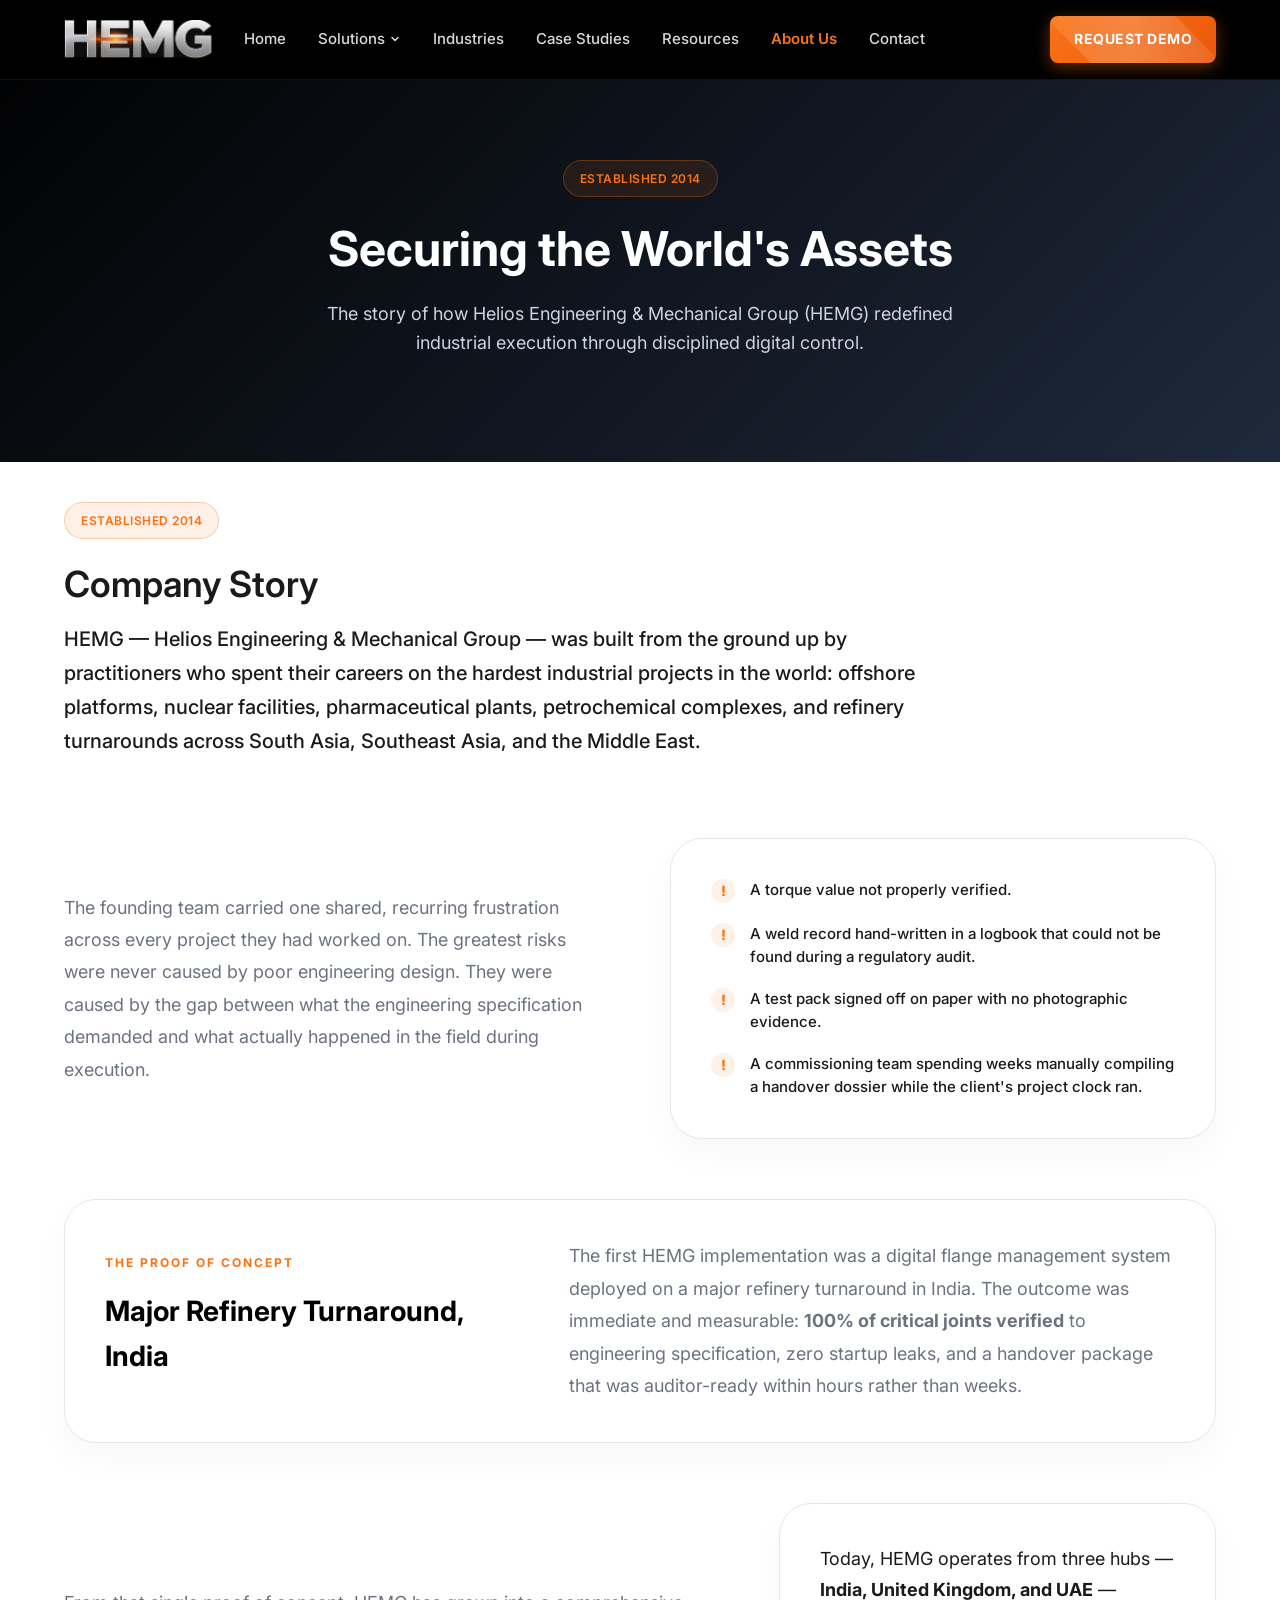
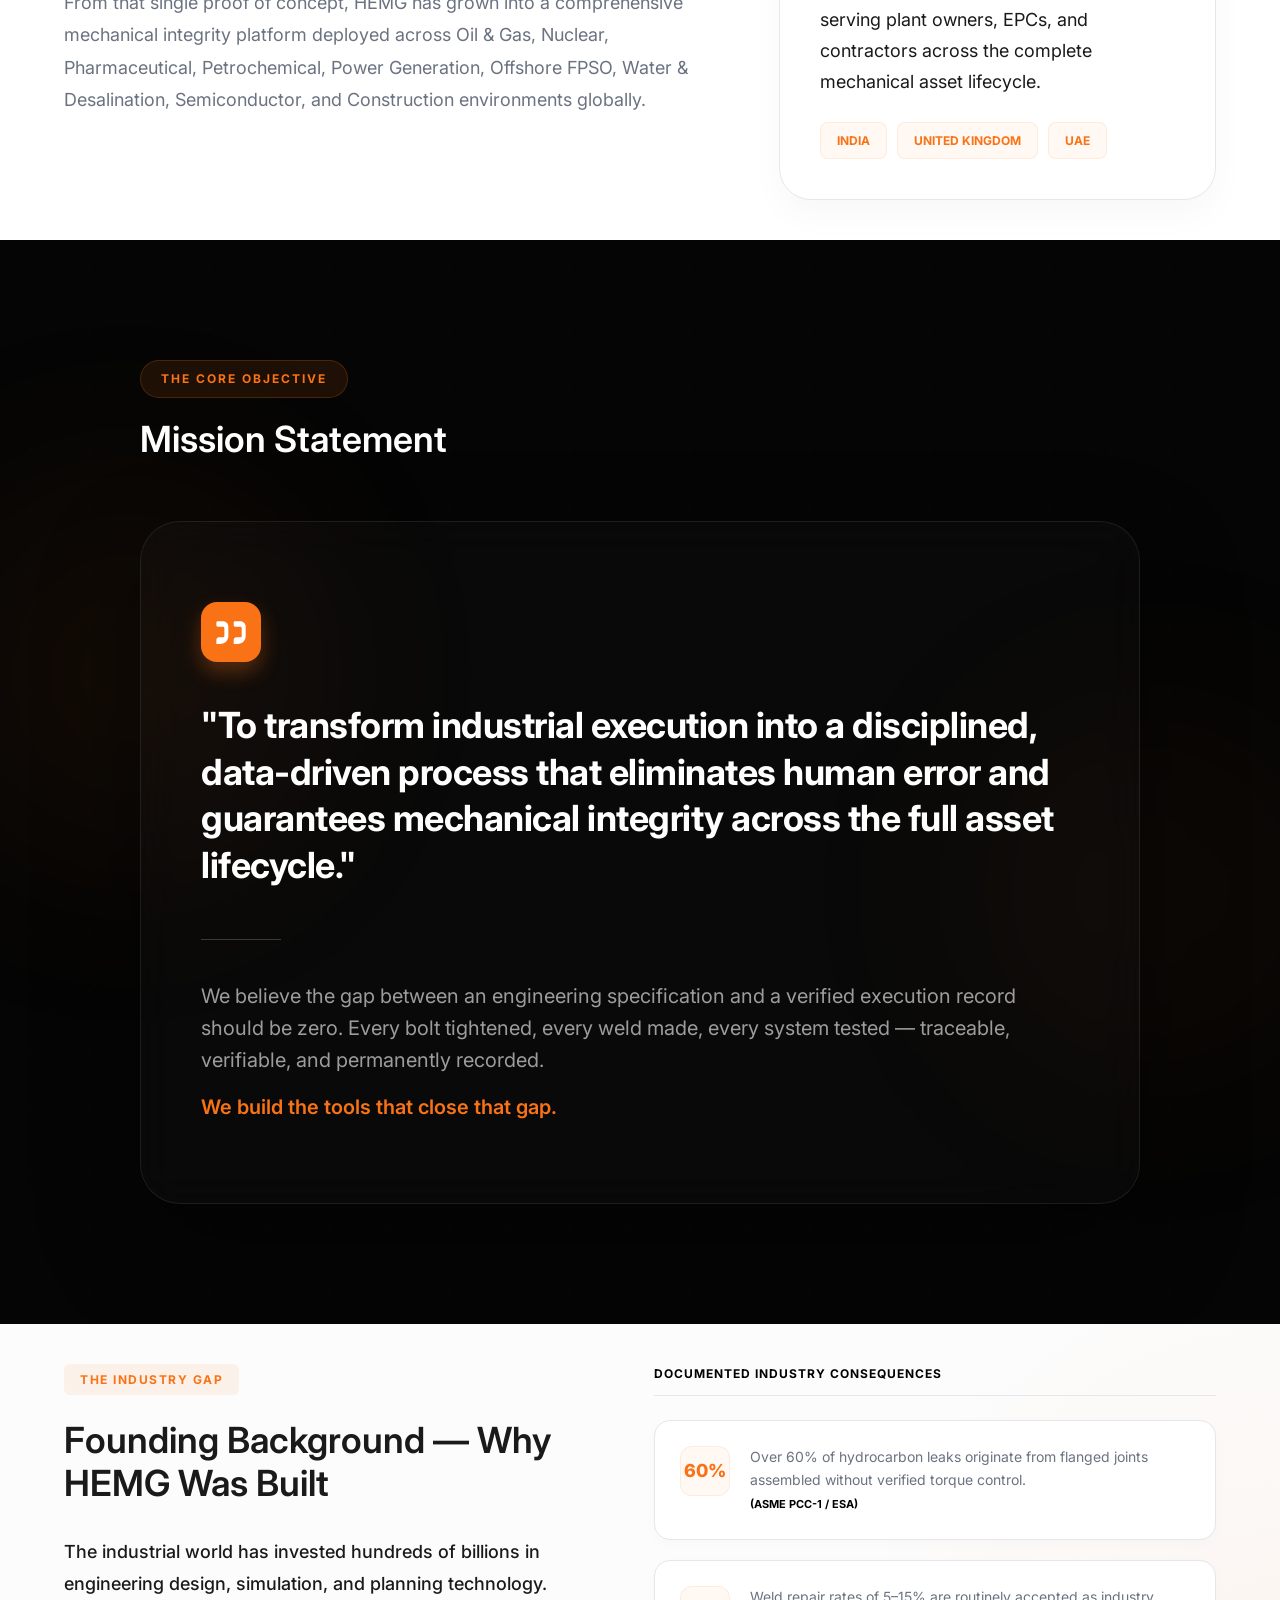
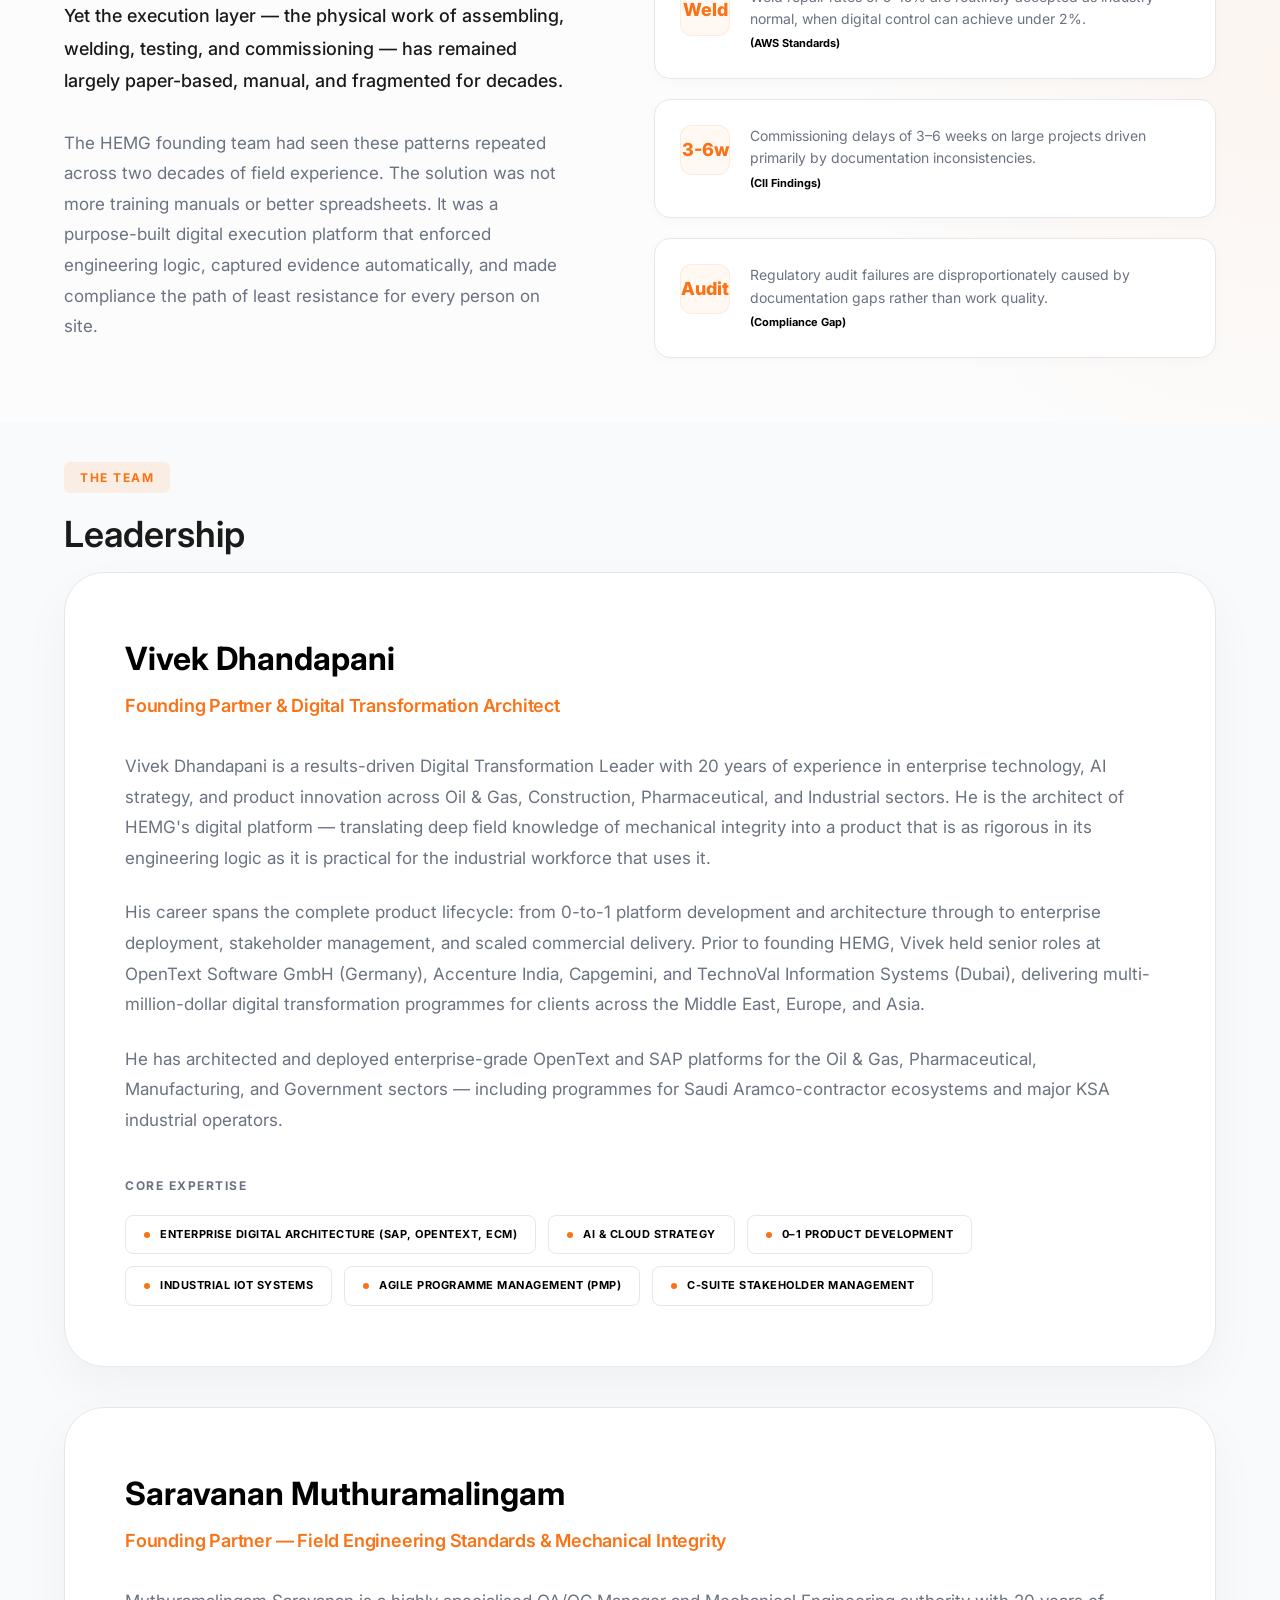
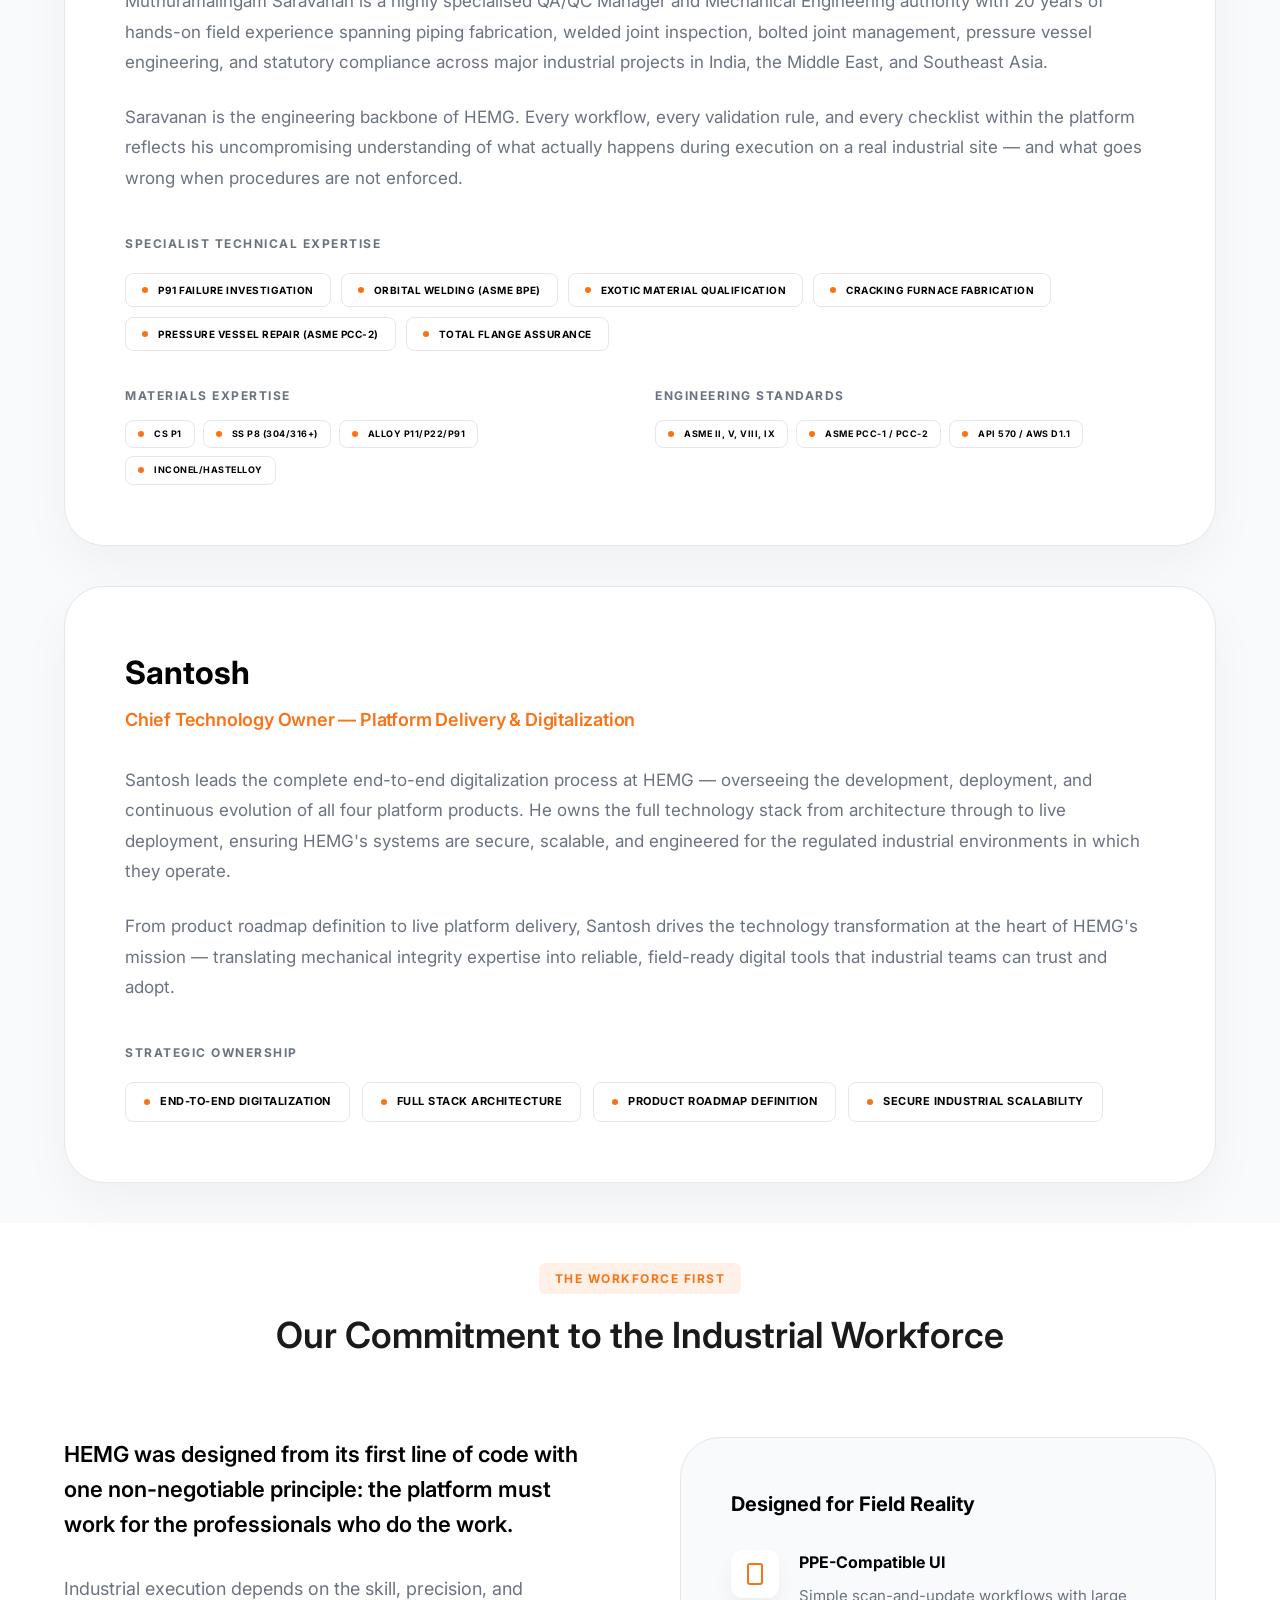
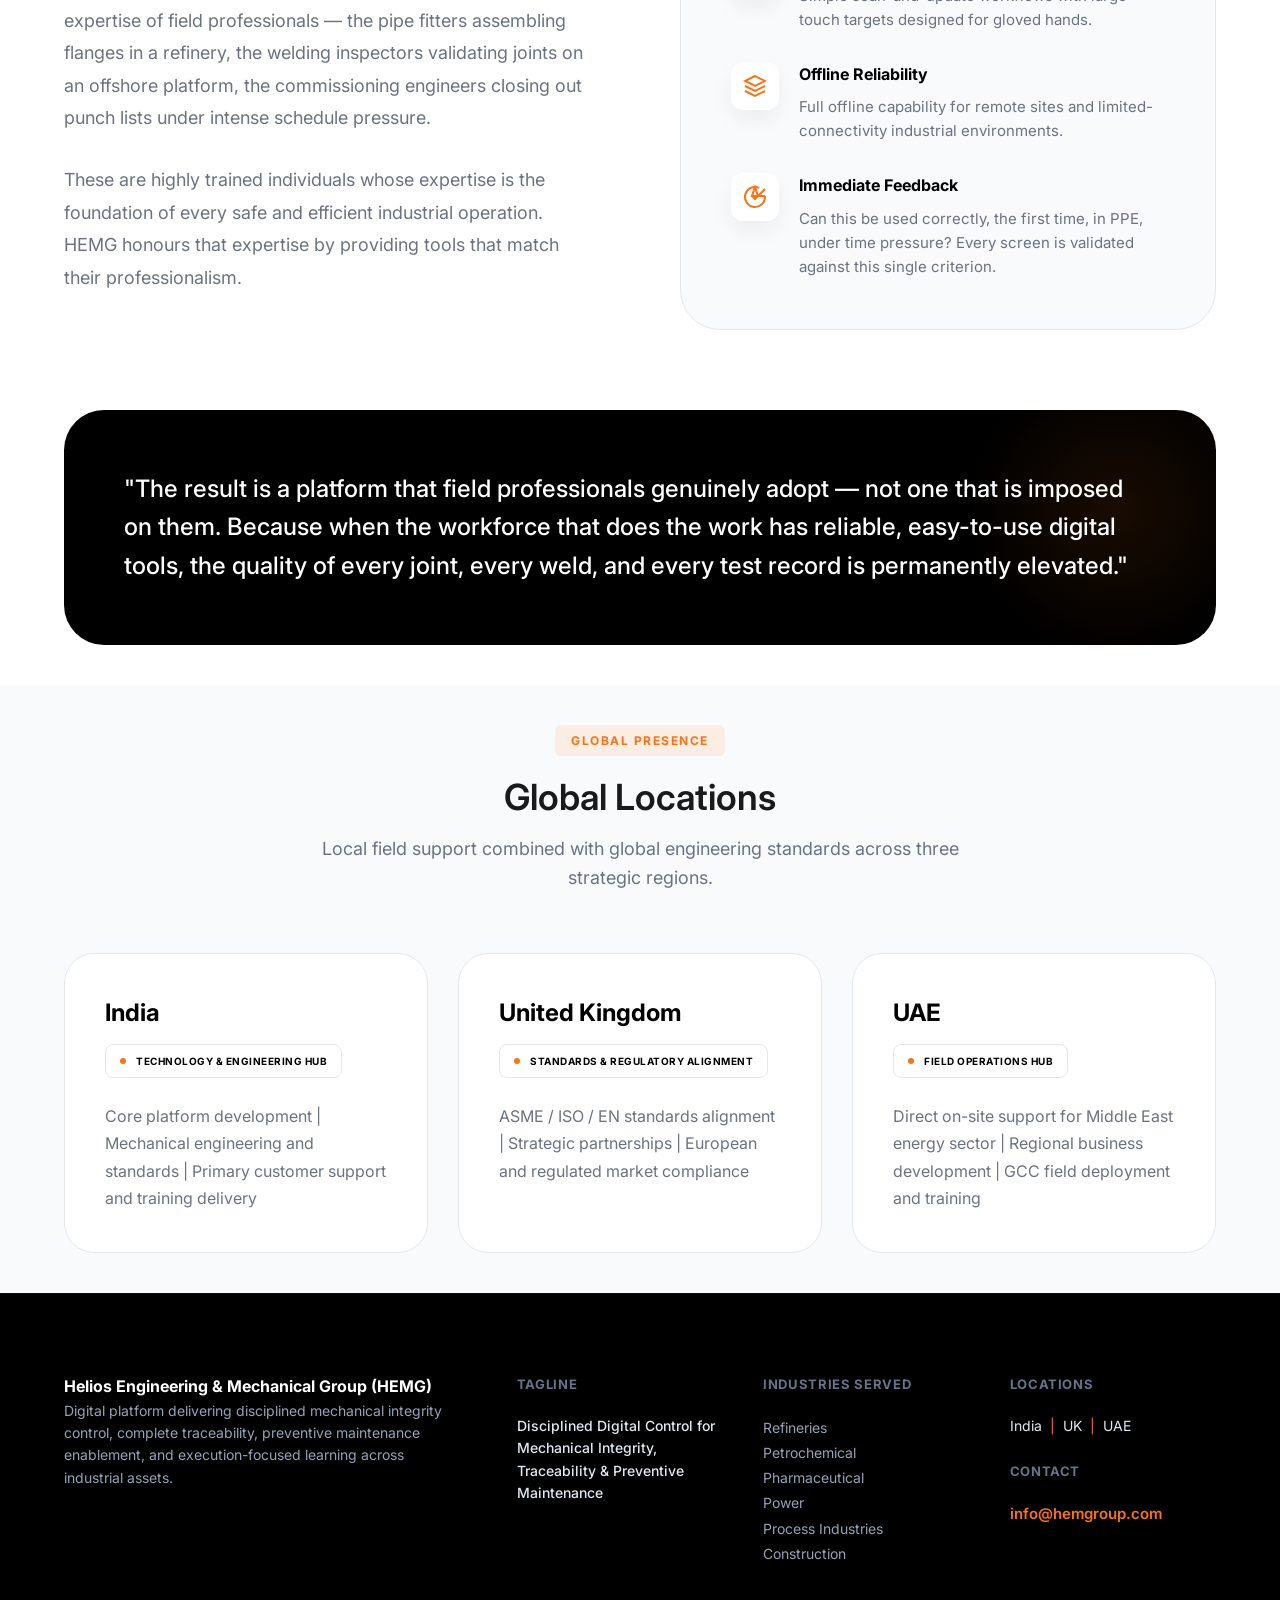
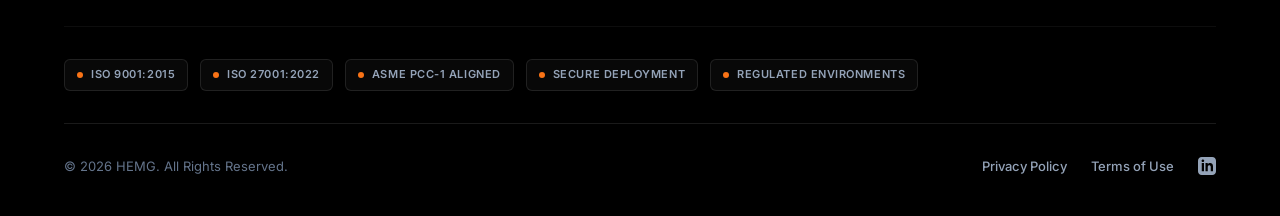
==== commit 25c24dfa: "feat: implement global CSS framework with responsive navigation, dropdown menus, and scroll animatio" ====
--- a/about-us.html
+++ b/about-us.html
@@ -9,6 +9,8 @@
     <link rel="preconnect" href="https://fonts.googleapis.com">
     <link rel="preconnect" href="https://fonts.gstatic.com" crossorigin>
     <link href="https://fonts.googleapis.com/css2?family=Inter:wght@300;400;500;600;700&display=swap" rel="stylesheet">
+    <meta name="description"
+        content="Learn about Helios Engineering & Mechanical Group (HEMG), leading the digitalization of mechanical integrity, project control, and maintenance for global assets.">
 </head>
 
 <body class="about-us-page industries-page">
@@ -144,118 +146,723 @@
                 <div class="hero-text" style="text-align: center; margin: 0 auto;">
                     <div class="hero-badge">Established 2014</div>
                     <h1 class="hero-title">Securing the World's Assets</h1>
-                    <p class="hero-description">The story of how Helios Engineering & Mechanical Group (HEMG) redefined industrial execution through disciplined digital control.</p>
+                    <p class="hero-description">The story of how Helios Engineering & Mechanical Group (HEMG) redefined
+                        industrial execution through disciplined digital control.</p>
                 </div>
             </div>
         </div>
     </header>
 
-    <!-- Mission & Background -->
+    <!-- 1. Company Story -->
     <section class="section">
         <div class="container">
-            <div class="grid" style="grid-template-columns: 1.2fr 1fr; gap: 80px; align-items: start;">
-                <div class="reveal">
-                    <h2 class="section-title">Our Mission</h2>
-                    <p style="font-size: 20px; line-height: 1.6; color: var(--primary-dark); margin-bottom: 30px; font-weight: 500;">"To transform industrial execution into a disciplined, data-driven process that eliminates human error and guarantees mechanical integrity across the asset lifecycle."</p>
-                    
-                    <h2 class="section-title" style="margin-top: 60px;">Founding Background</h2>
-                    <p style="margin-bottom: 24px; color: var(--text-gray); line-height: 1.8;">HEMG was founded in 2014 by a group of veteran mechanical engineers who witnessed the catastrophic risks of manual, fragmented records in the energy sector. They saw that even the most advanced facilities were being compromised by simple errors during the final assembly of critical joints.</p>
-                    <p style="margin-bottom: 24px; color: var(--text-gray); line-height: 1.8;">Our first implementation—a digital flange management system for a major refinery—proved that by digitizing the execution step, we could achieve 100% leak-free startups. From that single success, we have expanded into a comprehensive integrity platform used globally.</p>
-                </div>
-                <div class="reveal" style="background: white; padding: 50px; border-radius: 24px; border: 1px solid var(--border-gray);">
-                    <h3 style="margin-bottom: 24px; color: var(--primary-dark);">Certifications & Standards</h3>
-                    <div style="display: flex; flex-direction: column; gap: 20px;">
-                        <div style="display: flex; align-items: center; gap: 15px;">
-                            <div style="width: 40px; height: 40px; background: #f1f5f9; border-radius: 8px; display: flex; align-items: center; justify-content: center; font-weight: 700; color: var(--accent-orange);">ISO</div>
-                            <div>
-                                <h4 style="font-size: 15px; margin-bottom: 2px;">ISO 9001:2015</h4>
-                                <p style="font-size: 12px; color: var(--text-gray);">Quality Management Systems Certified</p>
-                            </div>
-                        </div>
-                        <div style="display: flex; align-items: center; gap: 15px;">
-                            <div style="width: 40px; height: 40px; background: #f1f5f9; border-radius: 8px; display: flex; align-items: center; justify-content: center; font-weight: 700; color: var(--accent-orange);">ASME</div>
-                            <div>
-                                <h4 style="font-size: 15px; margin-bottom: 2px;">ASME PCC-1 Alignment</h4>
-                                <p style="font-size: 12px; color: var(--text-gray);">Flange Management Best Practices</p>
-                            </div>
-                        </div>
-                        <div style="display: flex; align-items: center; gap: 15px;">
-                            <div style="width: 40px; height: 40px; background: #f1f5f9; border-radius: 8px; display: flex; align-items: center; justify-content: center; font-weight: 700; color: var(--accent-orange);">EN</div>
-                            <div>
-                                <h4 style="font-size: 15px; margin-bottom: 2px;">EN 1591-4 Training</h4>
-                                <p style="font-size: 12px; color: var(--text-gray);">Joint Assembly Competency Standards</p>
-                            </div>
-                        </div>
-                    </div>
-                </div>
+            <div class="reveal">
+                <div class="hero-badge">Established 2014</div>
+                <h2 class="section-title">Company Story</h2>
+
+                <!-- Part 1: Origins -->
+                <div style="max-width: 900px; margin-bottom: 80px;">
+                    <p style="font-size: 20px; color: var(--text-dark); line-height: 1.7; font-weight: 500;">
+                        HEMG — Helios Engineering & Mechanical Group — was built from the ground up by practitioners
+                        who spent their careers on the hardest industrial projects in the world: offshore platforms,
+                        nuclear facilities, pharmaceutical plants, petrochemical complexes, and refinery turnarounds
+                        across South Asia, Southeast Asia, and the Middle East.
+                    </p>
+                </div>
+
+                <!-- Part 2: The Gap & Frustrations -->
+                <div class="grid"
+                    style="grid-template-columns: 1fr 1fr; gap: 60px; margin-bottom: 60px; align-items: stretch;">
+                    <div style="display: flex; flex-direction: column; justify-content: center;">
+                        <p style="font-size: 18px; color: var(--text-gray); line-height: 1.8; margin-bottom: 0;">
+                            The founding team carried one shared, recurring frustration across every project they had
+                            worked on. The greatest risks were never caused by poor engineering design. They were
+                            caused by the gap between what the engineering specification demanded and what actually
+                            happened in the field during execution.
+                        </p>
+                    </div>
+                    <div
+                        style="background: white; padding: 40px; border-radius: 32px; border: 1px solid var(--border-gray); box-shadow: 0 15px 35px rgba(0,0,0,0.03);">
+                        <div style="display: grid; gap: 20px;">
+                            <div style="display: flex; gap: 15px; align-items: start;">
+                                <div
+                                    style="width: 24px; height: 24px; background: rgba(249,115,22,0.1); border-radius: 50%; display: flex; align-items: center; justify-content: center; flex-shrink: 0; color: var(--accent-orange); font-size: 14px; font-weight: 800;">
+                                    !</div>
+                                <p
+                                    style="font-size: 15px; line-height: 1.5; color: var(--text-dark); font-weight: 500;">
+                                    A torque value not properly verified.</p>
+                            </div>
+                            <div style="display: flex; gap: 15px; align-items: start;">
+                                <div
+                                    style="width: 24px; height: 24px; background: rgba(249,115,22,0.1); border-radius: 50%; display: flex; align-items: center; justify-content: center; flex-shrink: 0; color: var(--accent-orange); font-size: 14px; font-weight: 800;">
+                                    !</div>
+                                <p
+                                    style="font-size: 15px; line-height: 1.5; color: var(--text-dark); font-weight: 500;">
+                                    A weld record hand-written in a logbook that could not be found during a regulatory
+                                    audit.</p>
+                            </div>
+                            <div style="display: flex; gap: 15px; align-items: start;">
+                                <div
+                                    style="width: 24px; height: 24px; background: rgba(249,115,22,0.1); border-radius: 50%; display: flex; align-items: center; justify-content: center; flex-shrink: 0; color: var(--accent-orange); font-size: 14px; font-weight: 800;">
+                                    !</div>
+                                <p
+                                    style="font-size: 15px; line-height: 1.5; color: var(--text-dark); font-weight: 500;">
+                                    A test pack signed off on paper with no photographic evidence.</p>
+                            </div>
+                            <div style="display: flex; gap: 15px; align-items: start;">
+                                <div
+                                    style="width: 24px; height: 24px; background: rgba(249,115,22,0.1); border-radius: 50%; display: flex; align-items: center; justify-content: center; flex-shrink: 0; color: var(--accent-orange); font-size: 14px; font-weight: 800;">
+                                    !</div>
+                                <p
+                                    style="font-size: 15px; line-height: 1.5; color: var(--text-dark); font-weight: 500;">
+                                    A commissioning team spending weeks manually compiling a handover dossier while the
+                                    client's project clock ran.</p>
+                            </div>
+                        </div>
+                    </div>
+                </div>
+
+                <!-- Part 3: First Implementation -->
+                <div
+                    style="background: white; padding: 40px; border-radius: 32px; border: 1px solid var(--border-gray); box-shadow: 0 15px 35px rgba(0,0,0,0.03); margin-bottom: 60px;">
+                    <div class="grid" style="grid-template-columns: 1fr 1.5fr; gap: 60px; align-items: center;">
+                        <div>
+                            <span
+                                style="font-size: 12px; font-weight: 700; color: var(--accent-orange); letter-spacing: 2px; text-transform: uppercase;">The
+                                Proof of Concept</span>
+                            <h3 style="font-size: 28px; margin: 15px 0; color: var(--primary-dark);">Major Refinery
+                                Turnaround, India</h3>
+                        </div>
+                        <p style="font-size: 18px; color: var(--text-gray); line-height: 1.8;">
+                            The first HEMG implementation was a digital flange management system deployed on a major
+                            refinery turnaround in India. The outcome was immediate and measurable: <strong>100% of
+                                critical joints verified</strong> to engineering specification, zero startup leaks, and
+                            a
+                            handover package that was auditor-ready within hours rather than weeks.
+                        </p>
+                    </div>
+                </div>
+
+                <!-- Part 4: Global Growth -->
+                <div class="grid" style="grid-template-columns: 1.5fr 1fr; gap: 60px; align-items: stretch;">
+                    <div style="display: flex; flex-direction: column; justify-content: center;">
+                        <p style="font-size: 18px; color: var(--text-gray); line-height: 1.8; margin-bottom: 0;">
+                            From that single proof of concept, HEMG has grown into a comprehensive mechanical integrity
+                            platform
+                            deployed across Oil & Gas, Nuclear, Pharmaceutical, Petrochemical, Power Generation,
+                            Offshore FPSO,
+                            Water & Desalination, Semiconductor, and Construction environments globally.
+                        </p>
+                    </div>
+                    <div
+                        style="background: white; padding: 40px; border-radius: 32px; border: 1px solid var(--border-gray); box-shadow: 0 15px 35px rgba(0,0,0,0.03);">
+                        <p style="font-size: 18px; line-height: 1.7; color: var(--text-dark); margin-bottom: 25px;">
+                            Today, HEMG operates from three hubs — <strong>India, United Kingdom, and UAE</strong> —
+                            serving plant owners, EPCs, and contractors across the complete mechanical asset lifecycle.
+                        </p>
+                        <div style="display: flex; gap: 10px; flex-wrap: wrap;">
+                            <span
+                                style="padding: 8px 16px; background: rgba(249,115,22,0.05); color: var(--accent-orange); border: 1px solid rgba(249,115,22,0.1); border-radius: 8px; font-size: 12px; font-weight: 700;">INDIA</span>
+                            <span
+                                style="padding: 8px 16px; background: rgba(249,115,22,0.05); color: var(--accent-orange); border: 1px solid rgba(249,115,22,0.1); border-radius: 8px; font-size: 12px; font-weight: 700;">UNITED
+                                KINGDOM</span>
+                            <span
+                                style="padding: 8px 16px; background: rgba(249,115,22,0.05); color: var(--accent-orange); border: 1px solid rgba(249,115,22,0.1); border-radius: 8px; font-size: 12px; font-weight: 700;">UAE</span>
+                        </div>
+                    </div>
+                </div>
+
             </div>
         </div>
     </section>
 
-    <!-- Global Reach Section -->
+
+
+    <!-- 2. Mission Statement -->
+    <section class="section"
+        style="background-color: #050505; color: white; overflow: hidden; position: relative; padding: 120px 0;">
+        <!-- Decorative Background Elements -->
+        <div
+            style="position: absolute; top: 10%; left: -10%; width: 40%; height: 60%; background: radial-gradient(circle, rgba(249, 115, 22, 0.08) 0%, transparent 70%); border-radius: 50%; filter: blur(80px); pointer-events: none;">
+        </div>
+        <div
+            style="position: absolute; bottom: 10%; right: -10%; width: 40%; height: 60%; background: radial-gradient(circle, rgba(249, 115, 22, 0.05) 0%, transparent 70%); border-radius: 50%; filter: blur(80px); pointer-events: none;">
+        </div>
+
+        <div class="particles" style="opacity: 0.03;"></div>
+
+        <div class="container" style="position: relative; z-index: 2;">
+            <div style="max-width: 1000px; margin: 0 auto;">
+                <div class="reveal" style="margin-bottom: 60px;">
+                    <span
+                        style="display: inline-block; padding: 8px 20px; background: rgba(249, 115, 22, 0.1); color: var(--accent-orange); border-radius: 100px; font-size: 12px; font-weight: 700; letter-spacing: 2px; text-transform: uppercase; margin-bottom: 20px; border: 1px solid rgba(249, 115, 22, 0.2);">The
+                        Core Objective</span>
+                    <h2 class="section-title" style="color: white; margin-bottom: 0;">Mission Statement</h2>
+                </div>
+
+                <div class="reveal"
+                    style="position: relative; padding: 80px 60px; background: rgba(255, 255, 255, 0.02); border-radius: 40px; border: 1px solid rgba(255, 255, 255, 0.08); backdrop-filter: blur(20px); -webkit-backdrop-filter: blur(20px); box-shadow: 0 40px 100px rgba(0,0,0,0.4);">
+                    <!-- Quote Icon Left Aligned -->
+                    <div
+                        style="width: 60px; height: 60px; background: var(--accent-orange); border-radius: 16px; display: flex; align-items: center; justify-content: center; box-shadow: 0 10px 20px rgba(249, 115, 22, 0.3); margin-bottom: 40px;">
+                        <svg width="32" height="32" viewBox="0 0 24 24" fill="white">
+                            <path
+                                d="M14.017 21L14.017 18C14.017 16.8954 14.9124 16 16.017 16H19.017C19.5693 16 20.017 15.5523 20.017 15V9C20.017 8.44772 19.5693 8 19.017 8H15.017C14.4647 8 14.017 7.55228 14.017 7V5C14.017 4.44772 14.4647 4 15.017 4H19.017C21.2261 4 23.017 5.79086 23.017 8V15C23.017 18.3137 20.3307 21 17.017 21H14.017ZM1.017 21L1.017 18C1.017 16.8954 1.91238 16 3.017 16H6.017C6.56928 16 7.017 15.5523 7.017 15V9C7.017 8.44772 6.56928 8 6.017 8H2.017C1.46472 8 1.017 7.55228 1.017 7V5C1.017 4.44772 1.46472 4 2.017 4H6.017C8.22614 4 10.017 5.79086 10.017 8V15C10.017 18.3137 7.33071 21 4.017 21H1.017Z" />
+                        </svg>
+                    </div>
+
+                    <div style="text-align: left;">
+                        <p
+                            style="font-size: 36px; line-height: 1.3; font-weight: 700; color: white; margin-bottom: 50px; letter-spacing: -0.5px;">
+                            "To transform industrial execution into a disciplined, data-driven process that eliminates
+                            human error and guarantees mechanical integrity across the full asset lifecycle."
+                        </p>
+
+                        <div
+                            style="width: 80px; height: 1px; background: rgba(255, 255, 255, 0.2); margin-bottom: 40px;">
+                        </div>
+
+                        <p
+                            style="font-size: 20px; line-height: 1.6; color: rgba(255, 255, 255, 0.6); max-width: 850px; font-weight: 400;">
+                            We believe the gap between an engineering specification and a verified execution record
+                            should be zero.
+                            Every bolt tightened, every weld made, every system tested — traceable, verifiable, and
+                            permanently recorded.
+                            <span
+                                style="display: block; margin-top: 15px; color: var(--accent-orange); font-weight: 600;">We
+                                build the tools that close that gap.</span>
+                        </p>
+                    </div>
+
+                </div>
+            </div>
+        </div>
+    </section>
+
+
+    <!-- 3. Founding Background -->
+    <section class="section" style="background-color: #fcfcfc; position: relative; overflow: hidden;">
+        <!-- Subtle Background Accent -->
+        <div
+            style="position: absolute; top: 0%; right: 0%; width: 40%; height: 100%; background: radial-gradient(circle at 100% 50%, rgba(249, 115, 22, 0.05) 0%, transparent 70%); pointer-events: none;">
+        </div>
+
+        <div class="container" style="position: relative; z-index: 2;">
+            <div class="reveal">
+                <div class="grid" style="grid-template-columns: 1fr 1.1fr; gap: 80px; align-items: start;">
+                    <!-- Left Side: The Narrative -->
+                    <div>
+                        <span
+                            style="display: inline-block; padding: 6px 16px; background: rgba(249,115,22,0.08); color: var(--accent-orange); border-radius: 6px; font-size: 12px; font-weight: 700; letter-spacing: 1.5px; text-transform: uppercase; margin-bottom: 24px;">The
+                            Industry Gap</span>
+                        <h2 class="section-title" style="margin-bottom: 30px; line-height: 1.2;">Founding Background —
+                            Why HEMG Was Built</h2>
+
+                        <div
+                            style="font-size: 18px; color: var(--text-dark); line-height: 1.8; margin-bottom: 40px; font-weight: 500;">
+                            <p style="margin-bottom: 30px;">
+                                The industrial world has invested hundreds of billions in engineering design,
+                                simulation, and planning
+                                technology. Yet the execution layer — the physical work of assembling, welding, testing,
+                                and commissioning
+                                — has remained largely paper-based, manual, and fragmented for decades.
+                            </p>
+                            <p style="color: var(--text-gray); font-size: 17px; font-weight: 400;">
+                                The HEMG founding team had seen these patterns repeated across two decades of field
+                                experience.
+                                The solution was not more training manuals or better spreadsheets. It was a
+                                purpose-built
+                                digital execution platform that enforced engineering logic, captured evidence
+                                automatically,
+                                and made compliance the path of least resistance for every person on site.
+                            </p>
+                        </div>
+                    </div>
+
+                    <!-- Right Side: The Data Consequences -->
+                    <div>
+                        <p
+                            style="font-weight: 700; color: var(--primary-dark); margin-bottom: 24px; text-transform: uppercase; letter-spacing: 1px; font-size: 12px; border-bottom: 1px solid var(--border-gray); padding-bottom: 12px;">
+                            Documented Industry Consequences</p>
+                        <div style="display: grid; gap: 20px;">
+                            <!-- Data Card 1 -->
+                            <div
+                                style="background: white; padding: 25px; border-radius: 16px; border: 1px solid var(--border-gray); box-shadow: 0 4px 15px rgba(0,0,0,0.02); display: flex; gap: 20px; align-items: start;">
+                                <div
+                                    style="width: 50px; height: 50px; background: rgba(249,115,22,0.05); border-radius: 12px; display: flex; align-items: center; justify-content: center; flex-shrink: 0; color: var(--accent-orange); font-size: 18px; font-weight: 800; border: 1px solid rgba(249,115,22,0.1);">
+                                    60%</div>
+                                <p style="font-size: 14px; line-height: 1.6; color: var(--text-gray);">
+                                    Over 60% of hydrocarbon leaks originate from flanged joints assembled without
+                                    verified torque control. <span
+                                        style="display: block; font-size: 11px; font-weight: 700; color: var(--primary-dark); margin-top: 5px;">(ASME
+                                        PCC-1 / ESA)</span>
+                                </p>
+                            </div>
+                            <!-- Data Card 2 -->
+                            <div
+                                style="background: white; padding: 25px; border-radius: 16px; border: 1px solid var(--border-gray); box-shadow: 0 4px 15px rgba(0,0,0,0.02); display: flex; gap: 20px; align-items: start;">
+                                <div
+                                    style="width: 50px; height: 50px; background: rgba(249,115,22,0.05); border-radius: 12px; display: flex; align-items: center; justify-content: center; flex-shrink: 0; color: var(--accent-orange); font-size: 18px; font-weight: 800; border: 1px solid rgba(249,115,22,0.1);">
+                                    Weld</div>
+                                <p style="font-size: 14px; line-height: 1.6; color: var(--text-gray);">
+                                    Weld repair rates of 5–15% are routinely accepted as industry normal, when digital
+                                    control can achieve under 2%. <span
+                                        style="display: block; font-size: 11px; font-weight: 700; color: var(--primary-dark); margin-top: 5px;">(AWS
+                                        Standards)</span>
+                                </p>
+                            </div>
+                            <!-- Data Card 3 -->
+                            <div
+                                style="background: white; padding: 25px; border-radius: 16px; border: 1px solid var(--border-gray); box-shadow: 0 4px 15px rgba(0,0,0,0.02); display: flex; gap: 20px; align-items: start;">
+                                <div
+                                    style="width: 50px; height: 50px; background: rgba(249,115,22,0.05); border-radius: 12px; display: flex; align-items: center; justify-content: center; flex-shrink: 0; color: var(--accent-orange); font-size: 18px; font-weight: 800; border: 1px solid rgba(249,115,22,0.1);">
+                                    3-6w</div>
+                                <p style="font-size: 14px; line-height: 1.6; color: var(--text-gray);">
+                                    Commissioning delays of 3–6 weeks on large projects driven primarily by
+                                    documentation inconsistencies. <span
+                                        style="display: block; font-size: 11px; font-weight: 700; color: var(--primary-dark); margin-top: 5px;">(CII
+                                        Findings)</span>
+                                </p>
+                            </div>
+                            <!-- Data Card 4 -->
+                            <div
+                                style="background: white; padding: 25px; border-radius: 16px; border: 1px solid var(--border-gray); box-shadow: 0 4px 15px rgba(0,0,0,0.02); display: flex; gap: 20px; align-items: start;">
+                                <div
+                                    style="width: 50px; height: 50px; background: rgba(249,115,22,0.05); border-radius: 12px; display: flex; align-items: center; justify-content: center; flex-shrink: 0; color: var(--accent-orange); font-size: 18px; font-weight: 800; border: 1px solid rgba(249,115,22,0.1);">
+                                    Audit</div>
+                                <p style="font-size: 14px; line-height: 1.6; color: var(--text-gray);">
+                                    Regulatory audit failures are disproportionately caused by documentation gaps rather
+                                    than work quality. <span
+                                        style="display: block; font-size: 11px; font-weight: 700; color: var(--primary-dark); margin-top: 5px;">(Compliance
+                                        Gap)</span>
+                                </p>
+                            </div>
+                        </div>
+                    </div>
+                </div>
+            </div>
+        </div>
+    </section>
+
+
+
+
+    <!-- 4. Leadership Team -->
     <section class="section" style="background-color: var(--section-bg-gray);">
         <div class="container">
-            <div class="section-header center">
-                <h2 class="section-title">Our Global Presence</h2>
-                <p class="section-subtitle">Strategically located to support major industrial projects worldwide.</p>
-            </div>
-            <div class="grid" style="grid-template-columns: repeat(3, 1fr); gap: 32px; margin-top: 50px;">
-                <div class="reveal" style="background: white; padding: 40px; border-radius: 20px; text-align: center; border: 1px solid var(--border-gray);">
-                    <div style="font-size: 40px; margin-bottom: 20px;">🇮🇳</div>
-                    <h3 style="margin-bottom: 12px;">India</h3>
-                    <p style="font-size: 14px; color: var(--text-gray);">The Engine Room of HEMG. Home to our core Technology Development and extensive Engineering Operations Hub.</p>
-                </div>
-                <div class="reveal" style="background: white; padding: 40px; border-radius: 20px; text-align: center; border: 1px solid var(--border-gray);">
-                    <div style="font-size: 40px; margin-bottom: 20px;">🇬🇧</div>
-                    <h3 style="margin-bottom: 12px;">United Kingdom</h3>
-                    <p style="font-size: 14px; color: var(--text-gray);">Strategic Planning & Regulatory Compliance. Ensuring our systems align with international industrial standards.</p>
-                </div>
-                <div class="reveal" style="background: white; padding: 40px; border-radius: 20px; text-align: center; border: 1px solid var(--border-gray);">
-                    <div style="font-size: 40px; margin-bottom: 20px;">🇦🇪</div>
-                    <h3 style="margin-bottom: 12px;">UAE</h3>
-                    <p style="font-size: 14px; color: var(--text-gray);">Field Engineering & Operations Hub. Direct on-site support for the energy sector's most demanding projects.</p>
-                </div>
-            </div>
-        </div>
+            <div class="reveal">
+                <span
+                    style="display: inline-block; padding: 6px 16px; background: rgba(249,115,22,0.1); color: var(--accent-orange); border-radius: 6px; font-size: 12px; font-weight: 700; letter-spacing: 1.5px; text-transform: uppercase; margin-bottom: 20px;">The
+                    Team</span>
+                <h2 class="section-title">Leadership</h2>
+
+                <div style="display: grid; gap: 40px;">
+                    <!-- Partner 1: Vivek Dhandapani -->
+                    <div
+                        style="background: white; padding: 60px; border-radius: 40px; border: 1px solid var(--border-gray); box-shadow: 0 20px 50px rgba(0,0,0,0.04);">
+                        <h3 style="font-size: 32px; color: var(--primary-dark); margin-bottom: 8px;">Vivek Dhandapani
+                        </h3>
+                        <p
+                            style="font-size: 18px; color: var(--accent-orange); font-weight: 600; margin-bottom: 30px; letter-spacing: -0.2px;">
+                            Founding Partner & Digital Transformation Architect</p>
+
+                        <div style="font-size: 17px; color: var(--text-gray); line-height: 1.8; margin-bottom: 40px;">
+                            <p style="margin-bottom: 24px;">
+                                Vivek Dhandapani is a results-driven Digital Transformation Leader with 20 years of
+                                experience in
+                                enterprise technology, AI strategy, and product innovation across Oil & Gas,
+                                Construction,
+                                Pharmaceutical, and Industrial sectors. He is the architect of HEMG's digital platform —
+                                translating deep field knowledge of mechanical integrity into a product that is as
+                                rigorous in its
+                                engineering logic as it is practical for the industrial workforce that uses it.
+                            </p>
+                            <p style="margin-bottom: 24px;">
+                                His career spans the complete product lifecycle: from 0-to-1 platform development and
+                                architecture
+                                through to enterprise deployment, stakeholder management, and scaled commercial
+                                delivery. Prior to
+                                founding HEMG, Vivek held senior roles at OpenText Software GmbH (Germany), Accenture
+                                India,
+                                Capgemini, and TechnoVal Information Systems (Dubai), delivering multi-million-dollar
+                                digital
+                                transformation programmes for clients across the Middle East, Europe, and Asia.
+                            </p>
+                            <p>
+                                He has architected and deployed enterprise-grade OpenText and SAP platforms for the Oil
+                                & Gas,
+                                Pharmaceutical, Manufacturing, and Government sectors — including programmes for Saudi
+                                Aramco-contractor ecosystems and major KSA industrial operators.
+                            </p>
+                        </div>
+
+                        <!-- Core Expertise Tags -->
+                        <div style="margin-top: 40px;">
+                            <style>
+                                .expertise-tag {
+                                    background: #ffffff;
+                                    border: 1px solid var(--border-gray);
+                                    padding: 10px 18px;
+                                    border-radius: 8px;
+                                    display: inline-flex;
+                                    align-items: center;
+                                    gap: 10px;
+                                    font-size: 11px;
+                                    font-weight: 700;
+                                    color: #000000;
+                                    text-transform: uppercase;
+                                    letter-spacing: 0.5px;
+                                    transition: all 0.3s ease;
+                                    cursor: default;
+                                }
+
+                                .expertise-tag:hover {
+                                    border-color: var(--accent-orange);
+                                    transform: translateY(-2px);
+                                }
+
+                                .tag-dot {
+                                    width: 6px;
+                                    height: 6px;
+                                    background: var(--accent-orange);
+                                    border-radius: 50%;
+                                }
+                            </style>
+                            <h4
+                                style="font-size: 12px; text-transform: uppercase; letter-spacing: 1.5px; color: var(--text-gray); margin-bottom: 20px; font-weight: 700;">
+                                Core Expertise</h4>
+                            <div style="display: flex; flex-wrap: wrap; gap: 12px;">
+                                <div class="expertise-tag"><span class="tag-dot"></span> Enterprise Digital Architecture
+                                    (SAP, OpenText, ECM)</div>
+                                <div class="expertise-tag"><span class="tag-dot"></span> AI & Cloud Strategy</div>
+                                <div class="expertise-tag"><span class="tag-dot"></span> 0–1 Product Development</div>
+                                <div class="expertise-tag"><span class="tag-dot"></span> Industrial IoT Systems</div>
+                                <div class="expertise-tag"><span class="tag-dot"></span> Agile Programme Management
+                                    (PMP)</div>
+                                <div class="expertise-tag"><span class="tag-dot"></span> C-suite Stakeholder Management
+                                </div>
+                            </div>
+                        </div>
+                    </div>
+
+                    <!-- Partner 2: Saravanan Muthuramalingam -->
+                    <div
+                        style="background: white; padding: 60px; border-radius: 40px; border: 1px solid var(--border-gray); box-shadow: 0 20px 50px rgba(0,0,0,0.04);">
+                        <h3 style="font-size: 32px; color: var(--primary-dark); margin-bottom: 8px;">Saravanan
+                            Muthuramalingam</h3>
+                        <p
+                            style="font-size: 18px; color: var(--accent-orange); font-weight: 600; margin-bottom: 30px; letter-spacing: -0.2px;">
+                            Founding Partner — Field Engineering Standards & Mechanical Integrity</p>
+
+                        <div style="font-size: 17px; color: var(--text-gray); line-height: 1.8; margin-bottom: 40px;">
+                            <p style="margin-bottom: 24px;">
+                                Muthuramalingam Saravanan is a highly specialised QA/QC Manager and Mechanical
+                                Engineering authority with 20 years of hands-on field experience spanning piping
+                                fabrication,
+                                welded joint inspection, bolted joint management, pressure vessel engineering, and
+                                statutory
+                                compliance across major industrial projects in India, the Middle East, and Southeast
+                                Asia.
+                            </p>
+                            <p style="margin-bottom: 24px;">
+                                Saravanan is the engineering backbone of HEMG. Every workflow, every validation rule,
+                                and
+                                every checklist within the platform reflects his uncompromising understanding of what
+                                actually
+                                happens during execution on a real industrial site — and what goes wrong when procedures
+                                are
+                                not enforced.
+                            </p>
+                        </div>
+
+                        <div style="display: grid; gap: 35px;">
+                            <div>
+                                <h4
+                                    style="font-size: 12px; text-transform: uppercase; letter-spacing: 1.5px; color: var(--text-gray); margin-bottom: 20px; font-weight: 700;">
+                                    Specialist Technical Expertise</h4>
+                                <div style="display: flex; flex-wrap: wrap; gap: 10px;">
+                                    <div class="expertise-tag" style="padding: 8px 16px; font-size: 10px;"><span
+                                            class="tag-dot"></span> P91 FAILURE INVESTIGATION</div>
+                                    <div class="expertise-tag" style="padding: 8px 16px; font-size: 10px;"><span
+                                            class="tag-dot"></span> ORBITAL WELDING (ASME BPE)</div>
+                                    <div class="expertise-tag" style="padding: 8px 16px; font-size: 10px;"><span
+                                            class="tag-dot"></span> EXOTIC MATERIAL QUALIFICATION</div>
+                                    <div class="expertise-tag" style="padding: 8px 16px; font-size: 10px;"><span
+                                            class="tag-dot"></span> CRACKING FURNACE FABRICATION</div>
+                                    <div class="expertise-tag" style="padding: 8px 16px; font-size: 10px;"><span
+                                            class="tag-dot"></span> PRESSURE VESSEL REPAIR (ASME PCC-2)</div>
+                                    <div class="expertise-tag" style="padding: 8px 16px; font-size: 10px;"><span
+                                            class="tag-dot"></span> TOTAL FLANGE ASSURANCE</div>
+                                </div>
+                            </div>
+
+                            <div style="display: grid; grid-template-columns: 1fr 1fr; gap: 30px;">
+                                <div>
+                                    <h4
+                                        style="font-size: 12px; text-transform: uppercase; letter-spacing: 1.5px; color: var(--text-gray); margin-bottom: 15px; font-weight: 700;">
+                                        Materials Expertise</h4>
+                                    <div style="display: flex; flex-wrap: wrap; gap: 8px;">
+                                        <div class="expertise-tag" style="padding: 6px 12px; font-size: 9px;"><span
+                                                class="tag-dot"></span> CS P1</div>
+                                        <div class="expertise-tag" style="padding: 6px 12px; font-size: 9px;"><span
+                                                class="tag-dot"></span> SS P8 (304/316+)</div>
+                                        <div class="expertise-tag" style="padding: 6px 12px; font-size: 9px;"><span
+                                                class="tag-dot"></span> ALLOY P11/P22/P91</div>
+                                        <div class="expertise-tag" style="padding: 6px 12px; font-size: 9px;"><span
+                                                class="tag-dot"></span> INCONEL/HASTELLOY</div>
+                                    </div>
+                                </div>
+                                <div>
+                                    <h4
+                                        style="font-size: 12px; text-transform: uppercase; letter-spacing: 1.5px; color: var(--text-gray); margin-bottom: 15px; font-weight: 700;">
+                                        Engineering Standards</h4>
+                                    <div style="display: flex; flex-wrap: wrap; gap: 8px;">
+                                        <div class="expertise-tag" style="padding: 6px 12px; font-size: 9px;"><span
+                                                class="tag-dot"></span> ASME II, V, VIII, IX</div>
+                                        <div class="expertise-tag" style="padding: 6px 12px; font-size: 9px;"><span
+                                                class="tag-dot"></span> ASME PCC-1 / PCC-2</div>
+                                        <div class="expertise-tag" style="padding: 6px 12px; font-size: 9px;"><span
+                                                class="tag-dot"></span> API 570 / AWS D1.1</div>
+                                    </div>
+                                </div>
+                            </div>
+                        </div>
+                    </div>
+
+                    <!-- Leadership Member 3: Santosh -->
+                    <div
+                        style="background: white; padding: 60px; border-radius: 40px; border: 1px solid var(--border-gray); box-shadow: 0 20px 50px rgba(0,0,0,0.04);">
+                        <h3 style="font-size: 32px; color: var(--primary-dark); margin-bottom: 8px;">Santosh</h3>
+                        <p
+                            style="font-size: 18px; color: var(--accent-orange); font-weight: 600; margin-bottom: 30px; letter-spacing: -0.2px;">
+                            Chief Technology Owner — Platform Delivery & Digitalization</p>
+
+                        <div style="font-size: 17px; color: var(--text-gray); line-height: 1.8; margin-bottom: 40px;">
+                            <p style="margin-bottom: 24px;">
+                                Santosh leads the complete end-to-end digitalization process at HEMG — overseeing the
+                                development, deployment, and continuous evolution of all four platform products. He owns
+                                the full
+                                technology stack from architecture through to live deployment, ensuring HEMG's systems
+                                are
+                                secure, scalable, and engineered for the regulated industrial environments in which they
+                                operate.
+                            </p>
+                            <p>
+                                From product roadmap definition to live platform delivery, Santosh drives the technology
+                                transformation at the heart of HEMG's mission — translating mechanical integrity
+                                expertise into
+                                reliable, field-ready digital tools that industrial teams can trust and adopt.
+                            </p>
+                        </div>
+
+                        <div>
+                            <h4
+                                style="font-size: 12px; text-transform: uppercase; letter-spacing: 1.5px; color: var(--text-gray); margin-bottom: 20px; font-weight: 700;">
+                                Strategic Ownership</h4>
+                            <div style="display: flex; flex-wrap: wrap; gap: 12px;">
+                                <div class="expertise-tag"><span class="tag-dot"></span> END-TO-END DIGITALIZATION</div>
+                                <div class="expertise-tag"><span class="tag-dot"></span> FULL STACK ARCHITECTURE</div>
+                                <div class="expertise-tag"><span class="tag-dot"></span> PRODUCT ROADMAP DEFINITION
+                                </div>
+                                <div class="expertise-tag"><span class="tag-dot"></span> SECURE INDUSTRIAL SCALABILITY
+                                </div>
+                            </div>
+                        </div>
+
+                    </div>
+                </div>
+            </div>
     </section>
 
-    <!-- Team Section -->
-    <section class="section">
+
+
+
+    <!-- 5. Our Commitment to the Industrial Workforce -->
+    <section class="section" id="commitment" style="background-color: white;">
         <div class="container">
-            <div class="section-header center">
-                <h2 class="section-title">The Excellence Team</h2>
-                <p class="section-subtitle">The experienced leadership driving mechanical integrity innovation.</p>
-            </div>
-            <div class="grid" style="grid-template-columns: repeat(4, 1fr); gap: 30px; margin-top: 50px;">
-                <!-- Team Member 1 -->
-                <div class="team-card reveal">
-                    <div class="team-avatar" style="background-color: #cbd5e1;"></div>
-                    <h3>Dinesh Kar</h3>
-                    <p>CEO & Founder</p>
-                </div>
-                <!-- Team Member 2 -->
-                <div class="team-card reveal">
-                    <div class="team-avatar" style="background-color: #94a3b8;"></div>
-                    <h3>Sarah Miller</h3>
-                    <p>Chief Technology Officer</p>
-                </div>
-                <!-- Team Member 3 -->
-                <div class="team-card reveal">
-                    <div class="team-avatar" style="background-color: #64748b;"></div>
-                    <h3>Amir Hassan</h3>
-                    <p>Operations Director (UAE)</p>
-                </div>
-                <!-- Team Member 4 -->
-                <div class="team-card reveal">
-                    <div class="team-avatar" style="background-color: #475569;"></div>
-                    <h3>Deepak Sharma</h3>
-                    <p>Engineering Lead (India)</p>
+            <div class="reveal">
+                <div style="text-align: center; max-width: 900px; margin: 0 auto 80px;">
+                    <span
+                        style="display: inline-block; padding: 6px 16px; background: rgba(249,115,22,0.1); color: var(--accent-orange); border-radius: 6px; font-size: 12px; font-weight: 700; letter-spacing: 1.5px; text-transform: uppercase; margin-bottom: 20px;">The
+                        Workforce First</span>
+                    <h2 class="section-title">Our Commitment to the Industrial Workforce</h2>
+                </div>
+
+                <div class="grid" style="grid-template-columns: 1fr 1fr; gap: 80px; align-items: start;">
+                    <div>
+                        <p
+                            style="font-size: 22px; color: var(--primary-dark); font-weight: 600; line-height: 1.6; margin-bottom: 30px;">
+                            HEMG was designed from its first line of code with one non-negotiable principle: the
+                            platform must work for the professionals who do the work.
+                        </p>
+                        <p style="font-size: 18px; color: var(--text-gray); line-height: 1.8; margin-bottom: 30px;">
+                            Industrial execution depends on the skill, precision, and expertise of field professionals —
+                            the pipe fitters
+                            assembling flanges in a refinery, the welding inspectors validating joints on an offshore
+                            platform, the
+                            commissioning engineers closing out punch lists under intense schedule pressure.
+                        </p>
+                        <p style="font-size: 18px; color: var(--text-gray); line-height: 1.8;">
+                            These are highly trained individuals whose expertise is the foundation of every safe and
+                            efficient industrial operation.
+                            HEMG honours that expertise by providing tools that match their professionalism.
+                        </p>
+                    </div>
+
+                    <div
+                        style="background: var(--section-bg-gray); padding: 50px; border-radius: 40px; border: 1px solid var(--border-gray);">
+                        <h3 style="font-size: 20px; color: var(--primary-dark); margin-bottom: 30px; font-weight: 700;">
+                            Designed for Field Reality</h3>
+
+                        <div style="display: grid; gap: 30px;">
+                            <div style="display: flex; gap: 20px;">
+                                <div
+                                    style="width: 48px; height: 48px; background: white; border-radius: 12px; display: flex; align-items: center; justify-content: center; flex-shrink: 0; box-shadow: 0 10px 20px rgba(0,0,0,0.05);">
+                                    <svg width="24" height="24" viewBox="0 0 24 24" fill="none"
+                                        stroke="var(--accent-orange)" stroke-width="2">
+                                        <rect x="5" y="2" width="14" height="20" rx="2" ry="2" />
+                                        <line x1="12" y1="18" x2="12" y2="18.01" />
+                                    </svg>
+                                </div>
+                                <div>
+                                    <h4
+                                        style="font-size: 16px; color: var(--primary-dark); margin-bottom: 8px; font-weight: 700;">
+                                        PPE-Compatible UI</h4>
+                                    <p style="font-size: 15px; color: var(--text-gray); line-height: 1.6;">Simple
+                                        scan-and-update workflows with large touch targets designed for gloved hands.
+                                    </p>
+                                </div>
+                            </div>
+
+                            <div style="display: flex; gap: 20px;">
+                                <div
+                                    style="width: 48px; height: 48px; background: white; border-radius: 12px; display: flex; align-items: center; justify-content: center; flex-shrink: 0; box-shadow: 0 10px 20px rgba(0,0,0,0.05);">
+                                    <svg width="24" height="24" viewBox="0 0 24 24" fill="none"
+                                        stroke="var(--accent-orange)" stroke-width="2">
+                                        <path d="M12 2L2 7l10 5 10-5-10-5zM2 17l10 5 10-5M2 12l10 5 10-5" />
+                                    </svg>
+                                </div>
+                                <div>
+                                    <h4
+                                        style="font-size: 16px; color: var(--primary-dark); margin-bottom: 8px; font-weight: 700;">
+                                        Offline Reliability</h4>
+                                    <p style="font-size: 15px; color: var(--text-gray); line-height: 1.6;">Full offline
+                                        capability for remote sites and limited-connectivity industrial environments.
+                                    </p>
+                                </div>
+                            </div>
+
+                            <div style="display: flex; gap: 20px;">
+                                <div
+                                    style="width: 48px; height: 48px; background: white; border-radius: 12px; display: flex; align-items: center; justify-content: center; flex-shrink: 0; box-shadow: 0 10px 20px rgba(0,0,0,0.05);">
+                                    <svg width="24" height="24" viewBox="0 0 24 24" fill="none"
+                                        stroke="var(--accent-orange)" stroke-width="2">
+                                        <polyline points="22 11.08 12 11.08 9 11.08 12 2 15 11.08" />
+                                        <path d="M22 11.08V12a10 10 0 1 1-5.93-9.14" />
+                                        <polyline points="22 4 12 14.01 9 11.01" />
+                                    </svg>
+                                </div>
+                                <div>
+                                    <h4
+                                        style="font-size: 16px; color: var(--primary-dark); margin-bottom: 8px; font-weight: 700;">
+                                        Immediate Feedback</h4>
+                                    <p style="font-size: 15px; color: var(--text-gray); line-height: 1.6;">Can this be
+                                        used correctly, the first time, in PPE, under time pressure? Every screen is
+                                        validated against this single criterion.</p>
+                                </div>
+                            </div>
+                        </div>
+                    </div>
+                </div>
+
+                <div
+                    style="margin-top: 80px; padding: 60px; background: var(--primary-dark); border-radius: 40px; color: white; position: relative; overflow: hidden;">
+                    <div
+                        style="position: absolute; top: -50px; right: -50px; width: 300px; height: 300px; background: radial-gradient(circle, rgba(249,115,22,0.1) 0%, transparent 70%);">
+                    </div>
+                    <div style="position: relative; z-index: 1;">
+                        <p style="font-size: 24px; line-height: 1.6; font-weight: 500; margin-bottom: 0;">
+                            "The result is a platform that field professionals genuinely adopt — not one that is imposed
+                            on them.
+                            Because when the workforce that does the work has reliable, easy-to-use digital tools, the
+                            quality of
+                            every joint, every weld, and every test record is permanently elevated."
+                        </p>
+                    </div>
                 </div>
             </div>
         </div>
     </section>
 
+
+
+    <!-- 6. Global Strategic Presence -->
+    <section class="section" style="background-color: var(--section-bg-gray);">
+        <div class="container">
+            <div class="reveal">
+                <div style="text-align: center; margin-bottom: 60px;">
+                    <span
+                        style="display: inline-block; padding: 6px 16px; background: rgba(249,115,22,0.1); color: var(--accent-orange); border-radius: 6px; font-size: 12px; font-weight: 700; letter-spacing: 1.5px; text-transform: uppercase; margin-bottom: 20px;">Global
+                        Presence</span>
+                    <h2 class="section-title">Global Locations</h2>
+                    <p style="color: var(--text-gray); font-size: 18px; max-width: 700px; margin: 0 auto;">Local field
+                        support combined with global engineering standards across three strategic regions.</p>
+                </div>
+
+                <div class="grid" style="grid-template-columns: repeat(auto-fit, minmax(300px, 1fr)); gap: 30px;">
+                    <!-- India Hub -->
+                    <div style="background: white; padding: 40px; border-radius: 30px; border: 1px solid var(--border-gray); transition: all 0.4s ease;"
+                        onmouseover="this.style.borderColor='var(--accent-orange)'; this.style.transform='translateY(-10px)'"
+                        onmouseout="this.style.borderColor='var(--border-gray)'; this.style.transform='translateY(0)'">
+                        <div style="margin-bottom: 25px;">
+                            <h3 style="font-size: 24px; color: var(--primary-dark); margin-bottom: 12px;">India</h3>
+                            <div class="expertise-tag" style="font-size: 10px; padding: 8px 14px;"><span
+                                    class="tag-dot"></span> Technology & Engineering Hub</div>
+                        </div>
+                        <p style="color: var(--text-gray); font-size: 16px; line-height: 1.7;">
+                            Core platform development | Mechanical engineering and standards | Primary customer support
+                            and training delivery
+                        </p>
+                    </div>
+
+                    <!-- UK Hub -->
+                    <div style="background: white; padding: 40px; border-radius: 30px; border: 1px solid var(--border-gray); transition: all 0.4s ease;"
+                        onmouseover="this.style.borderColor='var(--accent-orange)'; this.style.transform='translateY(-10px)'"
+                        onmouseout="this.style.borderColor='var(--border-gray)'; this.style.transform='translateY(0)'">
+                        <div style="margin-bottom: 25px;">
+                            <h3 style="font-size: 24px; color: var(--primary-dark); margin-bottom: 12px;">United Kingdom
+                            </h3>
+                            <div class="expertise-tag" style="font-size: 10px; padding: 8px 14px;"><span
+                                    class="tag-dot"></span> Standards & Regulatory Alignment</div>
+                        </div>
+                        <p style="color: var(--text-gray); font-size: 16px; line-height: 1.7;">
+                            ASME / ISO / EN standards alignment | Strategic partnerships | European and regulated market
+                            compliance
+                        </p>
+                    </div>
+
+                    <!-- UAE Hub -->
+                    <div style="background: white; padding: 40px; border-radius: 30px; border: 1px solid var(--border-gray); transition: all 0.4s ease;"
+                        onmouseover="this.style.borderColor='var(--accent-orange)'; this.style.transform='translateY(-10px)'"
+                        onmouseout="this.style.borderColor='var(--border-gray)'; this.style.transform='translateY(0)'">
+                        <div style="margin-bottom: 25px;">
+                            <h3 style="font-size: 24px; color: var(--primary-dark); margin-bottom: 12px;">UAE</h3>
+                            <div class="expertise-tag" style="font-size: 10px; padding: 8px 14px;"><span
+                                    class="tag-dot"></span> Field Operations Hub</div>
+                        </div>
+                        <p style="color: var(--text-gray); font-size: 16px; line-height: 1.7;">
+                            Direct on-site support for Middle East energy sector | Regional business development | GCC
+                            field deployment and training
+                        </p>
+                    </div>
+
+                </div>
+            </div>
+        </div>
+    </section>
+
     <!-- Footer -->
+
     <footer class="footer"
         style="background-color: var(--primary-dark); padding-top: 80px; padding-bottom: 40px; border-top: 1px solid rgba(255,255,255,0.05); margin-top: auto;">
         <div class="container">
@@ -324,8 +931,12 @@
                 <div class="footer-legal">
                     <a href="privacy-policy.html">Privacy Policy</a>
                     <a href="terms-of-use.html">Terms of Use</a>
-                    <a href="https://www.linkedin.com/company/utoc-engineering-pte-ltd/" target="_blank" class="social-link" aria-label="LinkedIn">
-                        <svg width="18" height="18" viewBox="0 0 24 24" fill="currentColor"><path d="M19 0h-14c-2.761 0-5 2.239-5 5v14c0 2.761 2.239 5 5 5h14c2.762 0 5-2.239 5-5v-14c0-2.761-2.238-5-5-5zm-11 19h-3v-11h3v11zm-1.5-12.268c-.966 0-1.75-.79-1.75-1.764s.784-1.764 1.75-1.764 1.75.79 1.75 1.764-.783 1.764-1.75 1.764zm13.5 12.268h-3v-5.604c0-3.368-4-3.113-4 0v5.604h-3v-11h3v1.765c1.396-2.586 7-2.777 7 2.476v6.759z"/></svg>
+                    <a href="https://www.linkedin.com/company/utoc-engineering-pte-ltd/" target="_blank"
+                        class="social-link" aria-label="LinkedIn">
+                        <svg width="18" height="18" viewBox="0 0 24 24" fill="currentColor">
+                            <path
+                                d="M19 0h-14c-2.761 0-5 2.239-5 5v14c0 2.761 2.239 5 5 5h14c2.762 0 5-2.239 5-5v-14c0-2.761-2.238-5-5-5zm-11 19h-3v-11h3v11zm-1.5-12.268c-.966 0-1.75-.79-1.75-1.764s.784-1.764 1.75-1.764 1.75.79 1.75 1.764-.783 1.764-1.75 1.764zm13.5 12.268h-3v-5.604c0-3.368-4-3.113-4 0v5.604h-3v-11h3v1.765c1.396-2.586 7-2.777 7 2.476v6.759z" />
+                        </svg>
                     </a>
                 </div>
             </div>
@@ -335,4 +946,4 @@
     <script src="js/script.js"></script>
 </body>
 
-</html>
+</html>
--- a/css/styles.css
+++ b/css/styles.css
@@ -116,7 +116,7 @@
 
 /* Header */
 .header {
-    background-color: rgba(0, 0, 0, 0.82);
+    background-color: black;
     backdrop-filter: blur(12px);
     -webkit-backdrop-filter: blur(12px);
     height: 80px;
@@ -1961,10 +1961,15 @@
 .contact-info-card {
     background-color: white;
     padding: 60px;
-    border-radius: 24px;
+    border-radius: 32px;
     border: 1px solid var(--border-gray);
-    box-shadow: 0 40px 80px rgba(0, 0, 0, 0.03);
+    box-shadow: 0 25px 50px -12px rgba(0, 0, 0, 0.04);
     height: 100%;
+    transition: all 0.3s ease;
+}
+
+.contact-info-card:hover {
+    box-shadow: 0 40px 80px -15px rgba(0, 0, 0, 0.08);
 }
 
 .contact-info-card h2 {
@@ -2023,11 +2028,25 @@
 }
 
 .contact-form-container {
-    background-color: #000000;
+    background: linear-gradient(145deg, #0f172a 0%, #000000 100%);
     padding: 60px;
-    border-radius: 24px;
+    border-radius: 32px;
     color: var(--text-white);
-    border: 1px solid rgba(255, 255, 255, 0.1);
+    border: 1px solid rgba(255, 255, 255, 0.08);
+    box-shadow: 0 50px 100px -20px rgba(0, 0, 0, 0.4);
+    position: relative;
+    overflow: hidden;
+}
+
+.contact-form-container::after {
+    content: '';
+    position: absolute;
+    top: -20%;
+    right: -10%;
+    width: 300px;
+    height: 300px;
+    background: radial-gradient(circle, rgba(249, 115, 22, 0.05) 0%, transparent 70%);
+    pointer-events: none;
 }
 
 .form-grid {
@@ -2067,6 +2086,11 @@
     transition: all 0.3s ease;
 }
 
+.form-input option {
+    color: #000000;
+    background-color: #ffffff;
+}
+
 .form-input::placeholder {
     color: #475569;
 }
@@ -2629,6 +2653,29 @@
     .case-studies-main-grid {
         grid-template-columns: 1fr;
     }
+}
+
+.case-quote {
+    margin-top: 24px;
+    padding-top: 20px;
+    border-top: 1px dashed var(--border-gray);
+    font-style: italic;
+}
+
+.case-quote p {
+    font-size: 13px !important;
+    line-height: 1.5 !important;
+    color: var(--primary-dark) !important;
+    margin-bottom: 12px !important;
+}
+
+.case-quote-author {
+    display: block;
+    font-size: 11px;
+    font-weight: 700;
+    color: var(--text-gray);
+    text-transform: uppercase;
+    letter-spacing: 0.05em;
 }
 
 .resources-grid {
@@ -2794,8 +2841,9 @@
 }
 
 .testimonials-grid {
-    display: grid;
-    grid-template-columns: repeat(3, 1fr);
+    display: flex;
+    flex-wrap: wrap;
+    justify-content: center;
     gap: 32px;
 }
 
@@ -2807,6 +2855,8 @@
     display: flex;
     flex-direction: column;
     justify-content: space-between;
+    width: calc(33.333% - 22px);
+    min-width: 300px;
 }
 
 .testimonial-quote {
@@ -2848,15 +2898,15 @@
     color: #64748b;
 }
 
-@media (max-width: 992px) {
-    .testimonials-grid {
-        grid-template-columns: repeat(2, 1fr);
+@media (max-width: 1100px) {
+    .testimonial-card {
+        width: calc(50% - 16px);
     }
 }
 
 @media (max-width: 768px) {
-    .testimonials-grid {
-        grid-template-columns: 1fr;
+    .testimonial-card {
+        width: 100%;
     }
 }
 
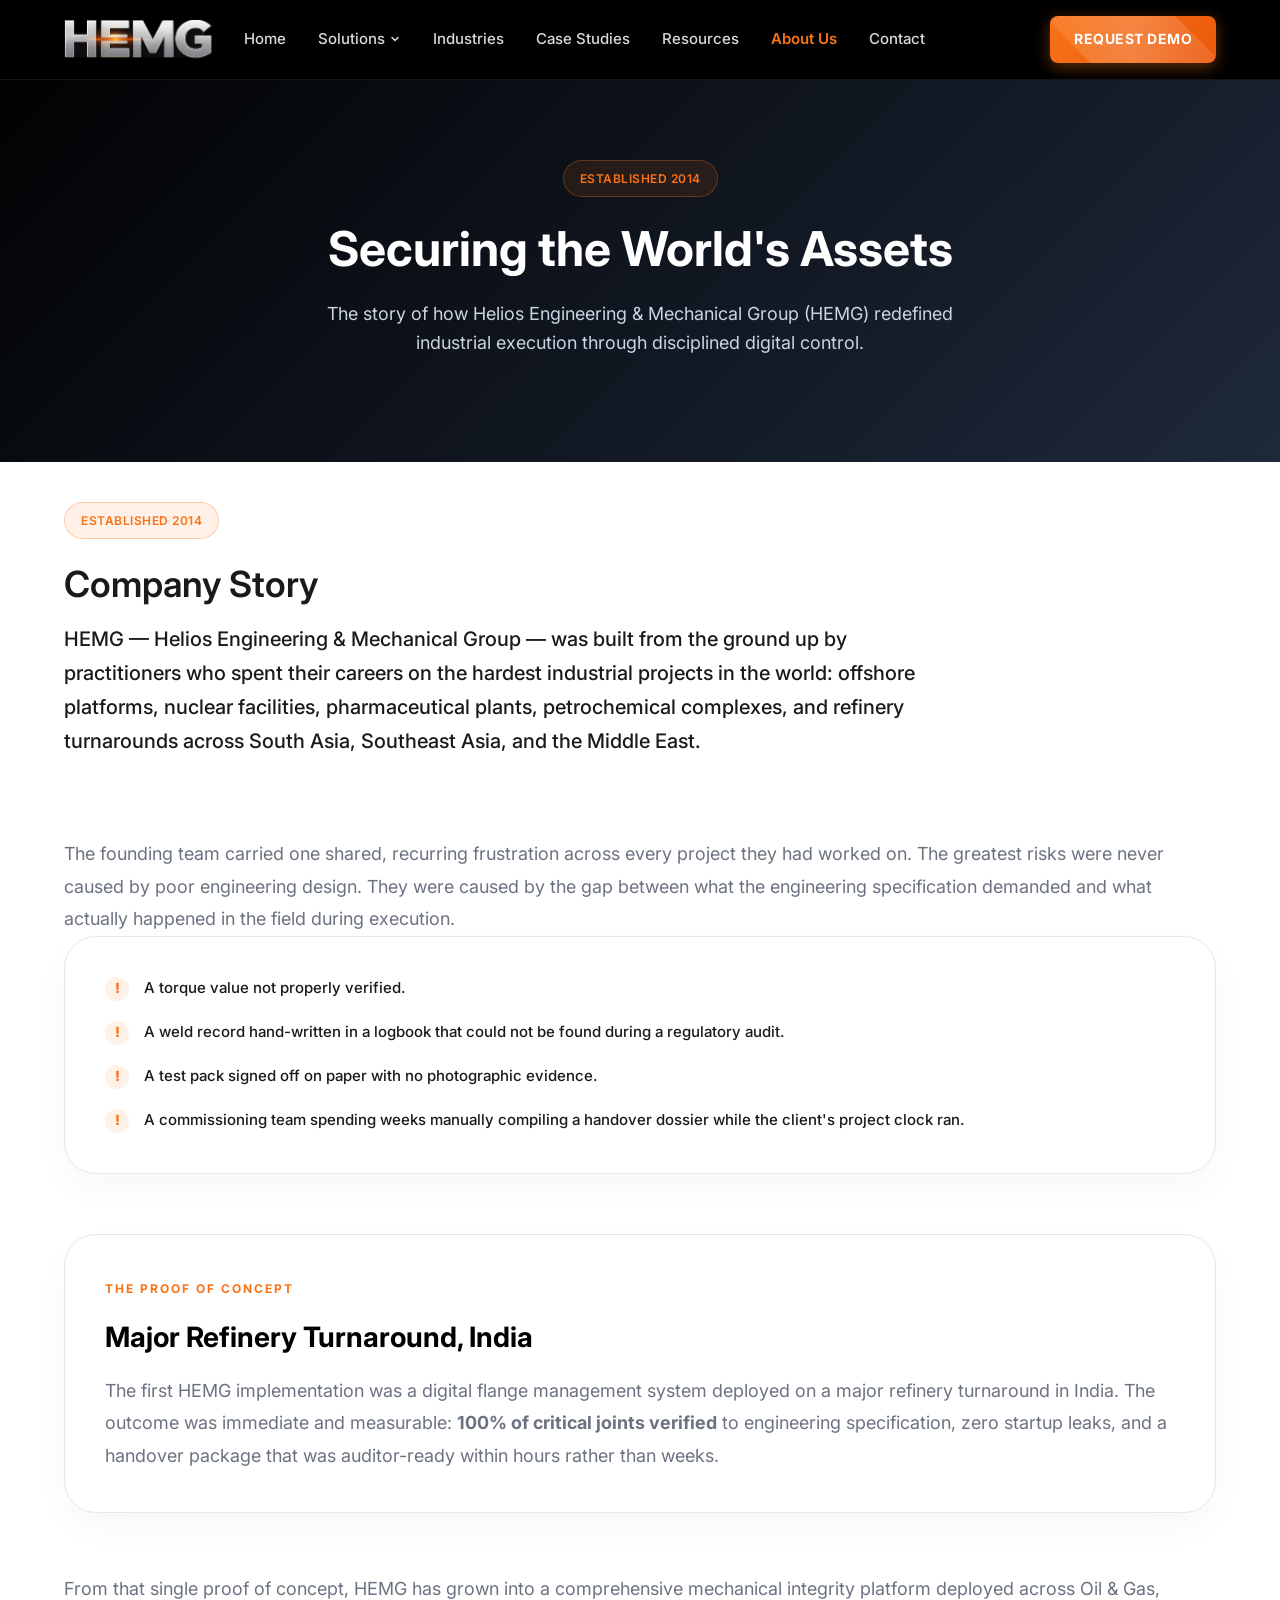
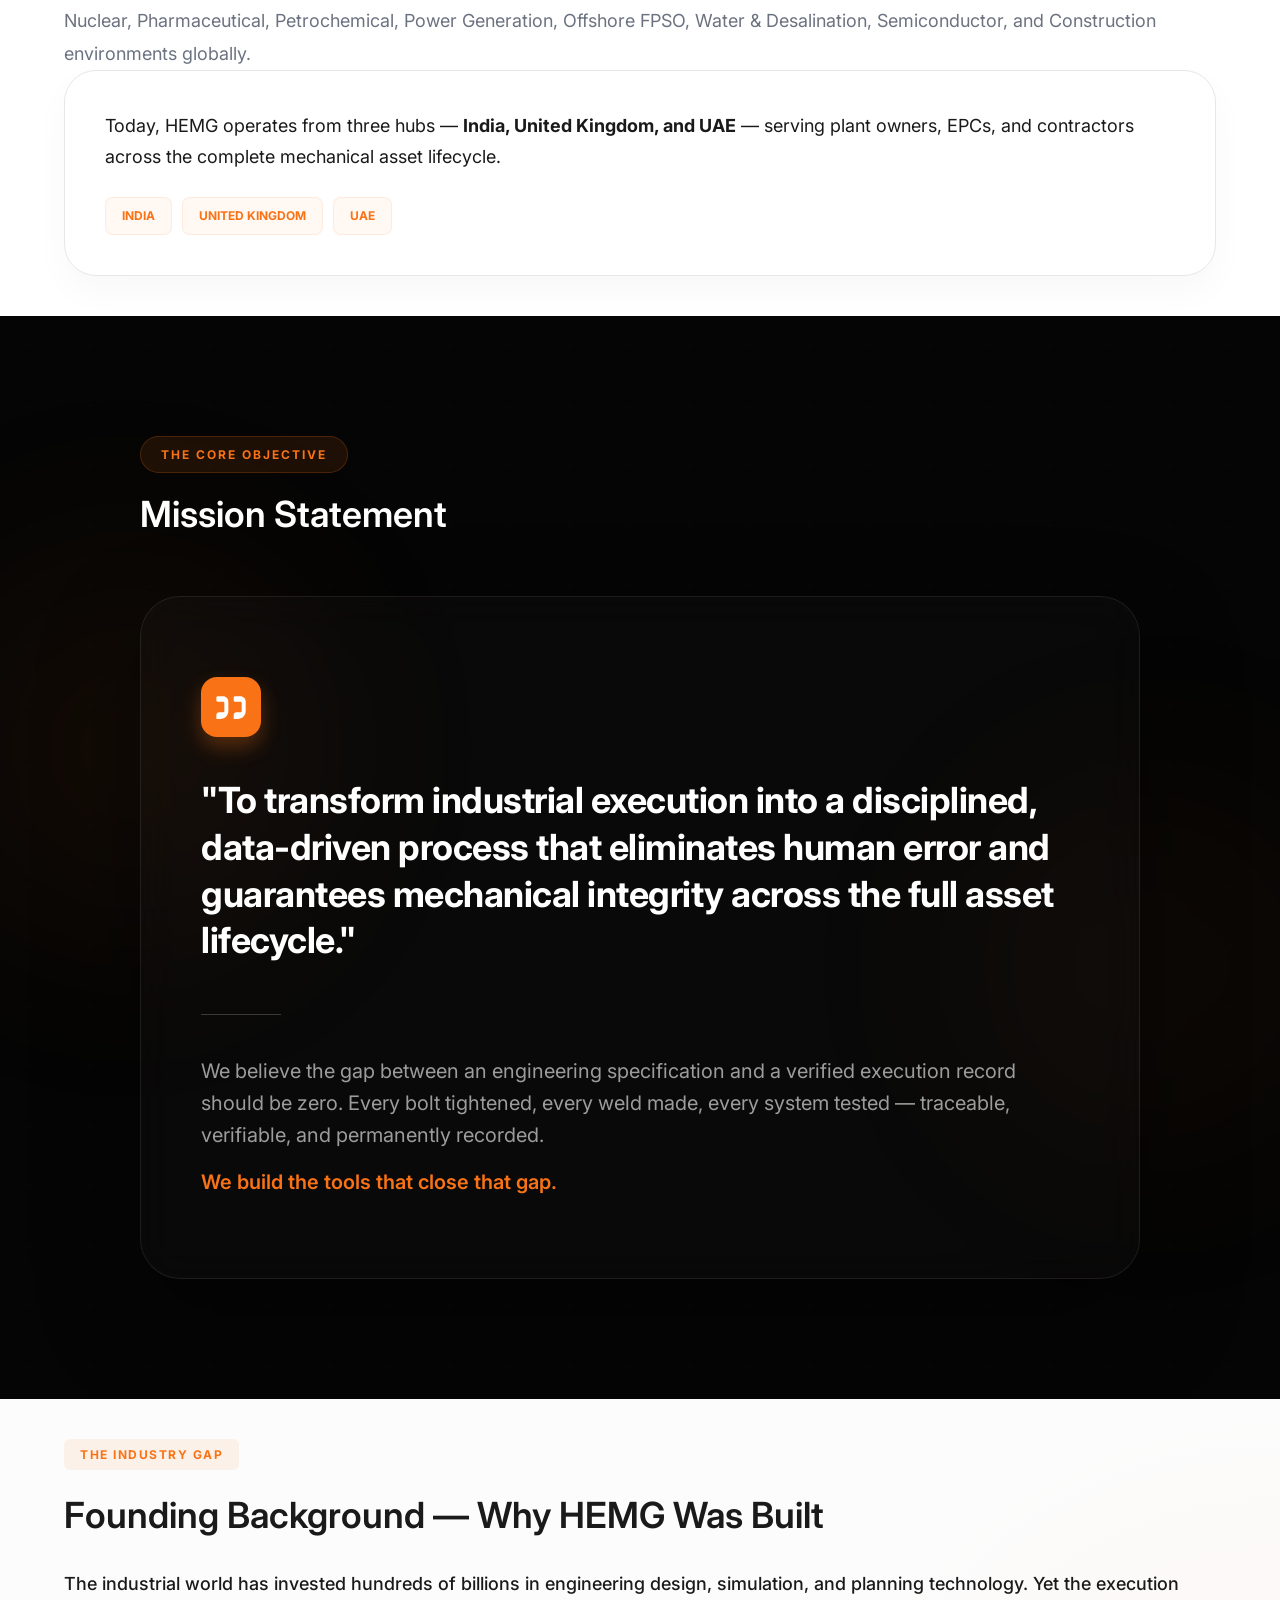
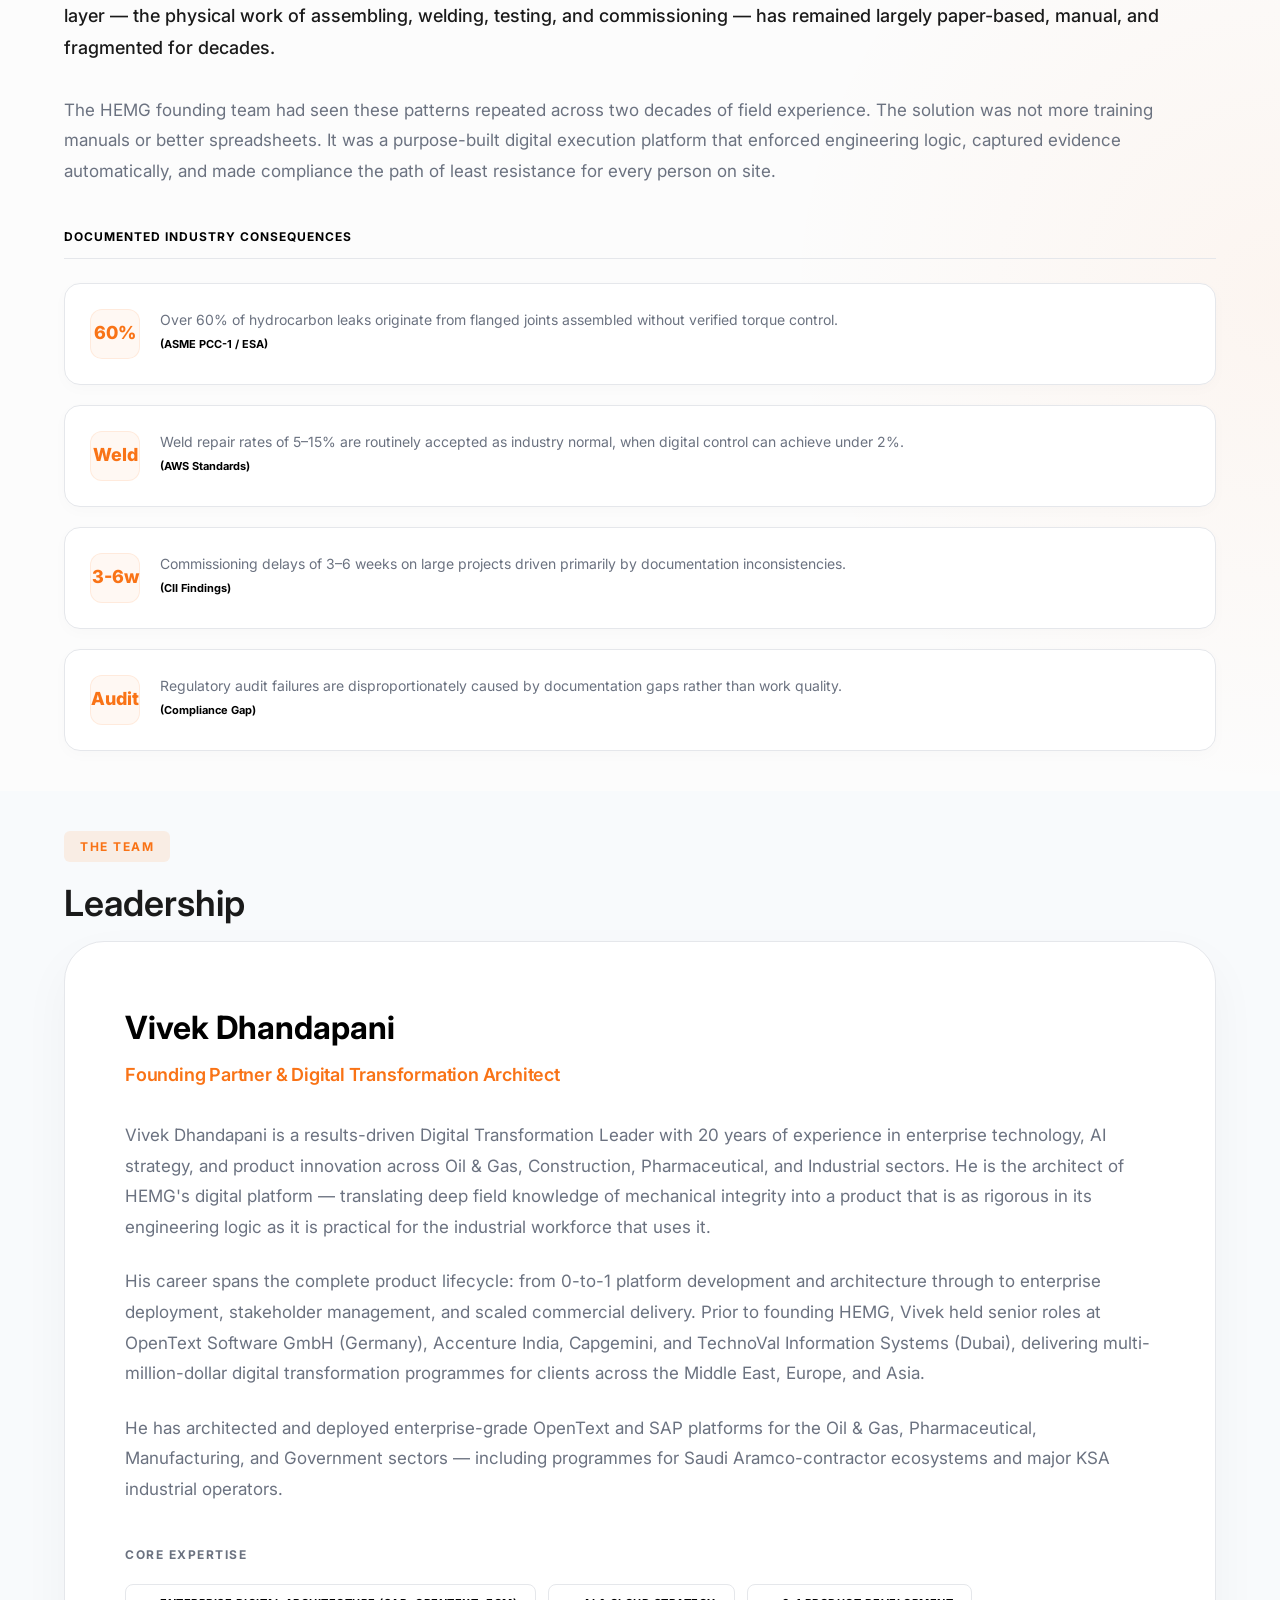
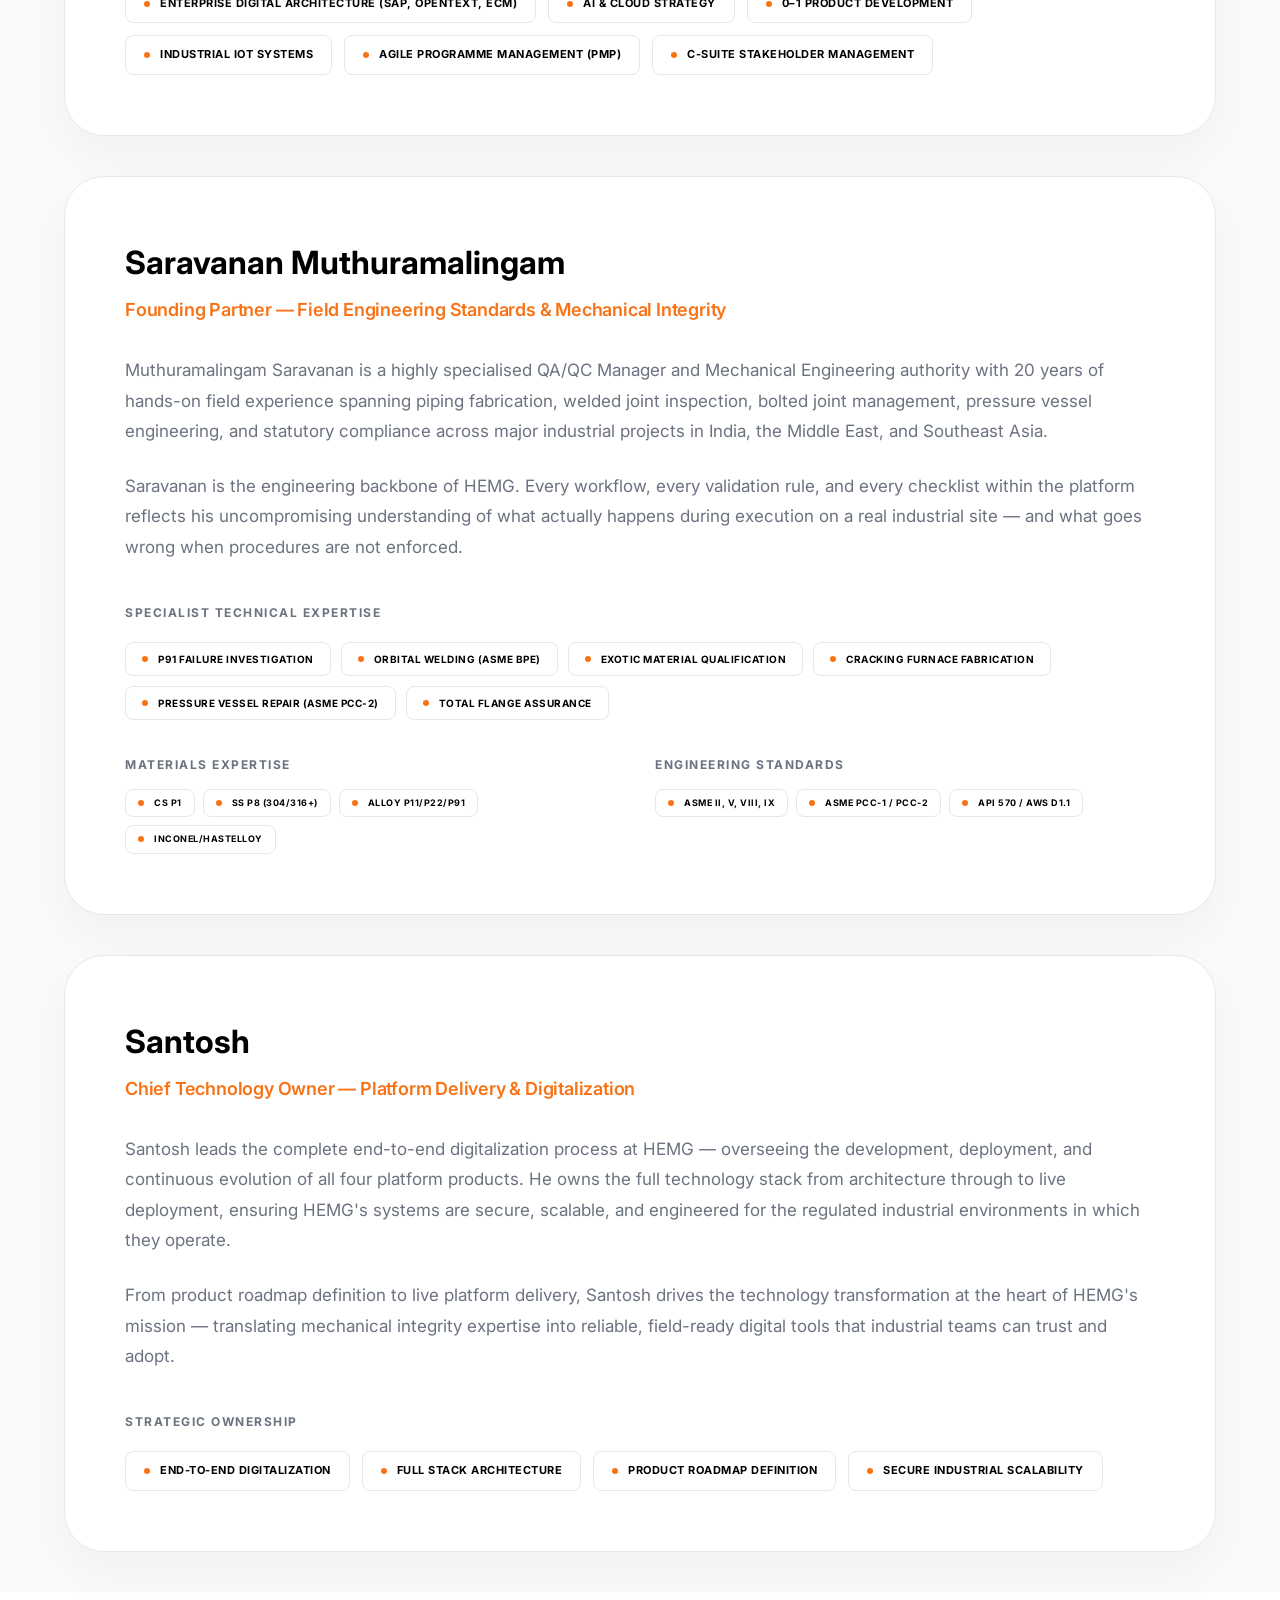
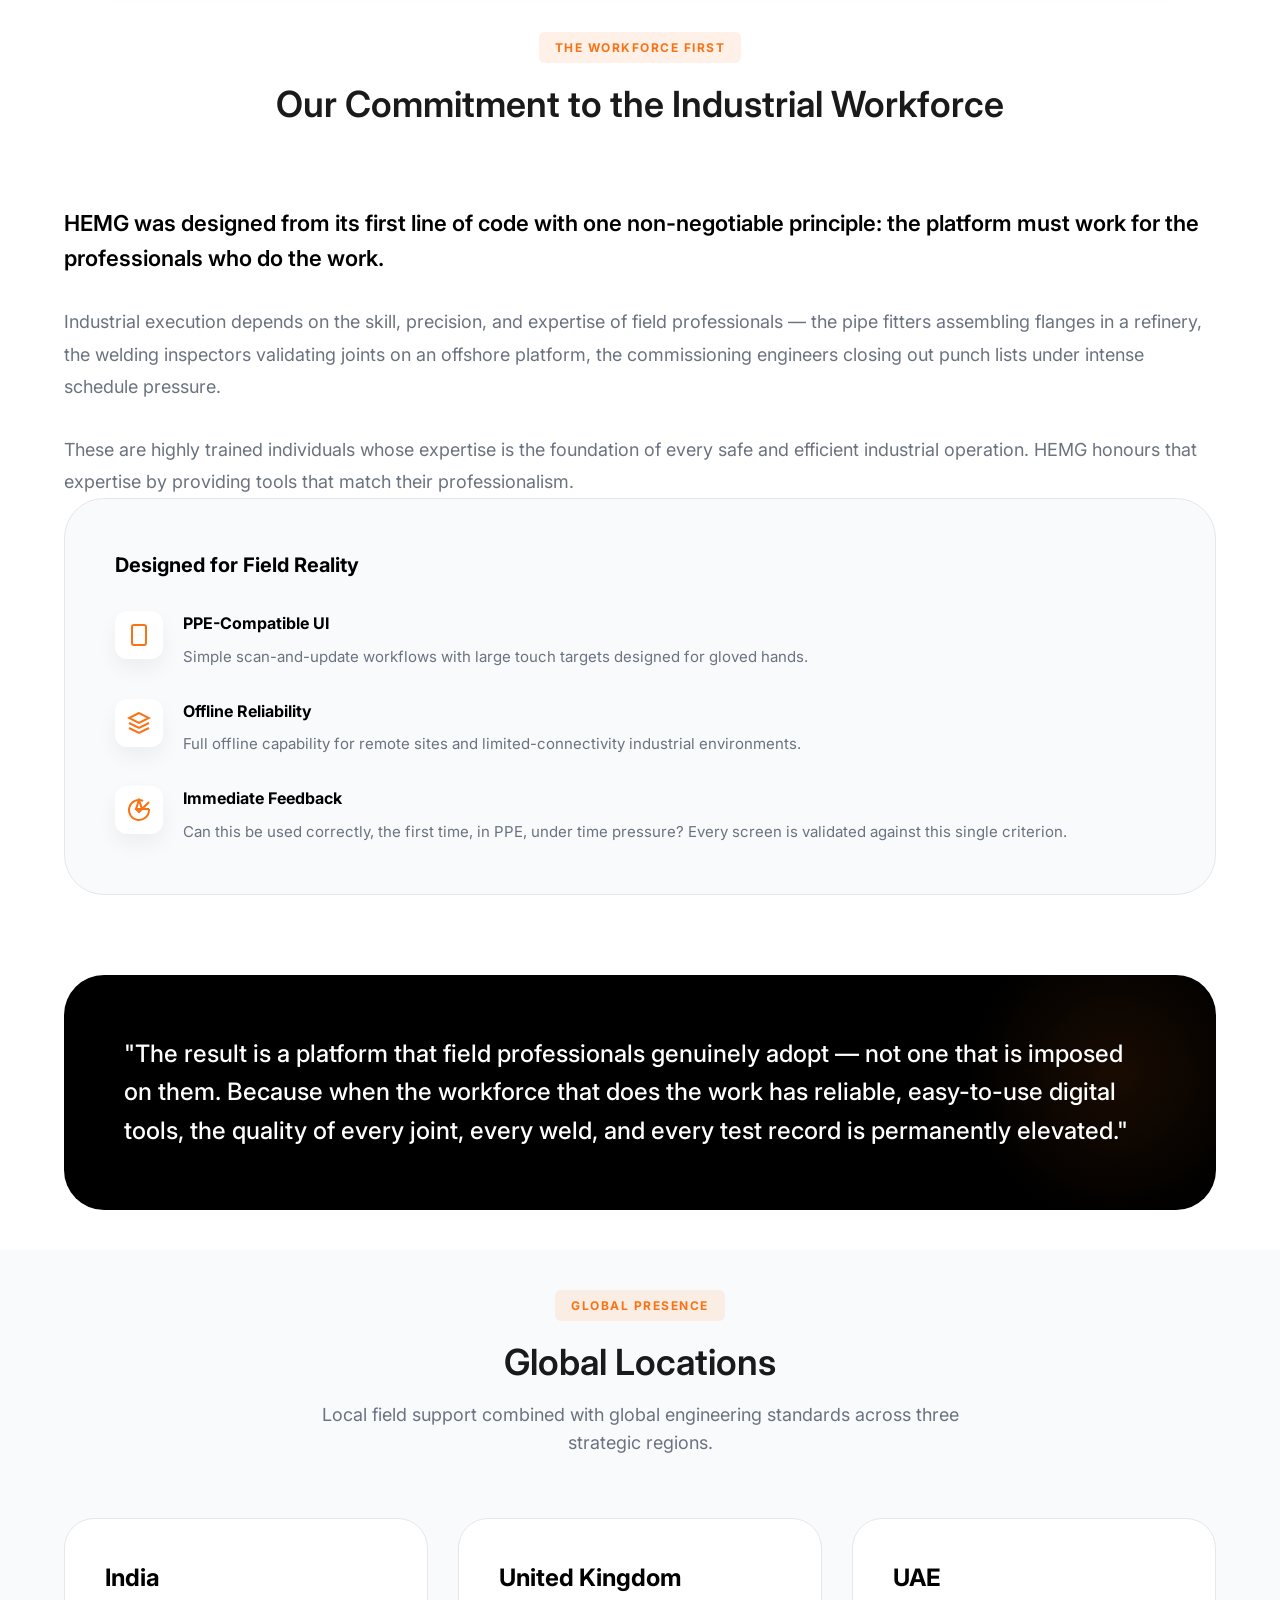
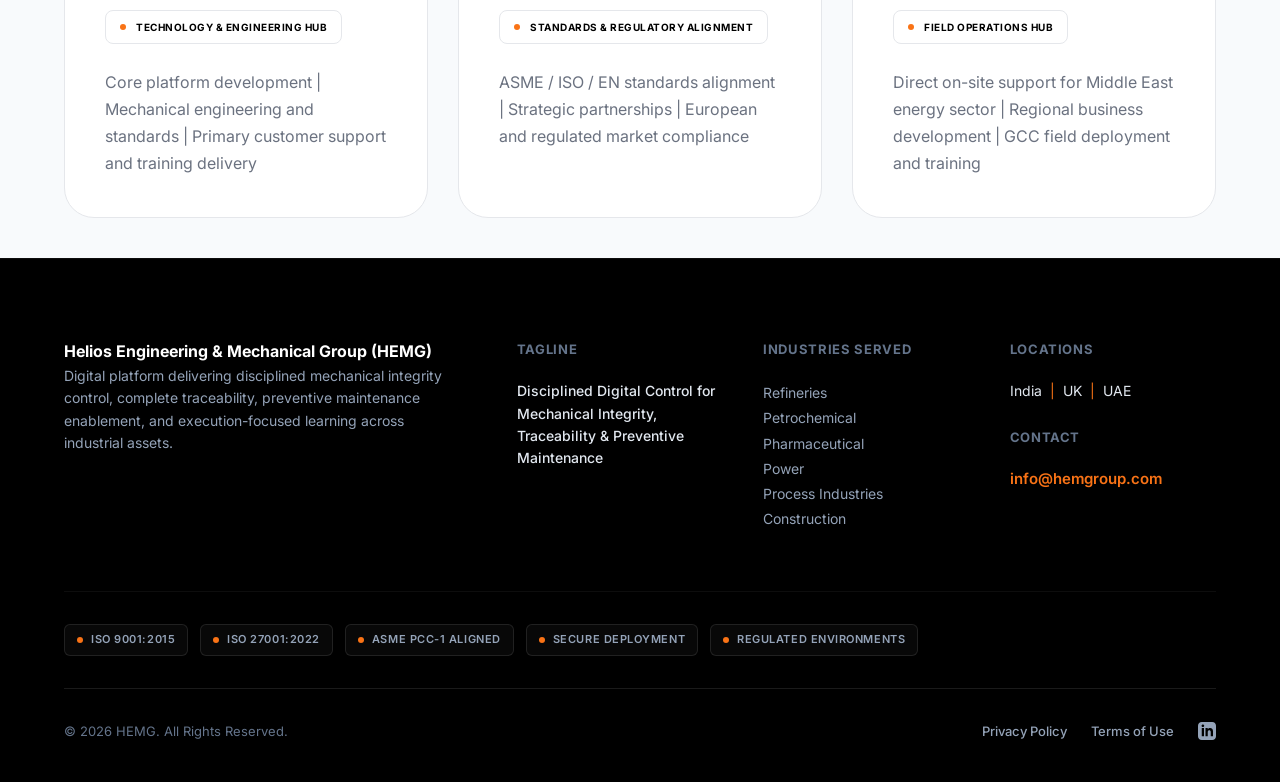
==== commit 9d6a0037: "refactor: update social media links, consolidate CSS layouts, and add project PDF resources" ====
--- a/about-us.html
+++ b/about-us.html
@@ -171,8 +171,7 @@
                 </div>
 
                 <!-- Part 2: The Gap & Frustrations -->
-                <div class="grid"
-                    style="grid-template-columns: 1fr 1fr; gap: 60px; margin-bottom: 60px; align-items: stretch;">
+                <div class="story-gap-grid" style="margin-bottom: 60px;">
                     <div style="display: flex; flex-direction: column; justify-content: center;">
                         <p style="font-size: 18px; color: var(--text-gray); line-height: 1.8; margin-bottom: 0;">
                             The founding team carried one shared, recurring frustration across every project they had
@@ -225,7 +224,7 @@
                 <!-- Part 3: First Implementation -->
                 <div
                     style="background: white; padding: 40px; border-radius: 32px; border: 1px solid var(--border-gray); box-shadow: 0 15px 35px rgba(0,0,0,0.03); margin-bottom: 60px;">
-                    <div class="grid" style="grid-template-columns: 1fr 1.5fr; gap: 60px; align-items: center;">
+                    <div class="story-poc-grid">
                         <div>
                             <span
                                 style="font-size: 12px; font-weight: 700; color: var(--accent-orange); letter-spacing: 2px; text-transform: uppercase;">The
@@ -244,7 +243,7 @@
                 </div>
 
                 <!-- Part 4: Global Growth -->
-                <div class="grid" style="grid-template-columns: 1.5fr 1fr; gap: 60px; align-items: stretch;">
+                <div class="story-growth-grid">
                     <div style="display: flex; flex-direction: column; justify-content: center;">
                         <p style="font-size: 18px; color: var(--text-gray); line-height: 1.8; margin-bottom: 0;">
                             From that single proof of concept, HEMG has grown into a comprehensive mechanical integrity
@@ -349,7 +348,7 @@
 
         <div class="container" style="position: relative; z-index: 2;">
             <div class="reveal">
-                <div class="grid" style="grid-template-columns: 1fr 1.1fr; gap: 80px; align-items: start;">
+                <div class="founding-grid">
                     <!-- Left Side: The Narrative -->
                     <div>
                         <span
@@ -688,7 +687,7 @@
                     <h2 class="section-title">Our Commitment to the Industrial Workforce</h2>
                 </div>
 
-                <div class="grid" style="grid-template-columns: 1fr 1fr; gap: 80px; align-items: start;">
+                <div class="workforce-grid">
                     <div>
                         <p
                             style="font-size: 22px; color: var(--primary-dark); font-weight: 600; line-height: 1.6; margin-bottom: 30px;">
@@ -931,8 +930,8 @@
                 <div class="footer-legal">
                     <a href="privacy-policy.html">Privacy Policy</a>
                     <a href="terms-of-use.html">Terms of Use</a>
-                    <a href="https://www.linkedin.com/company/utoc-engineering-pte-ltd/" target="_blank"
-                        class="social-link" aria-label="LinkedIn">
+                    <a href="https://www.linkedin.com/company/hemg-group" target="_blank" class="social-link"
+                        aria-label="LinkedIn">
                         <svg width="18" height="18" viewBox="0 0 24 24" fill="currentColor">
                             <path
                                 d="M19 0h-14c-2.761 0-5 2.239-5 5v14c0 2.761 2.239 5 5 5h14c2.762 0 5-2.239 5-5v-14c0-2.761-2.238-5-5-5zm-11 19h-3v-11h3v11zm-1.5-12.268c-.966 0-1.75-.79-1.75-1.764s.784-1.764 1.75-1.764 1.75.79 1.75 1.764-.783 1.764-1.75 1.764zm13.5 12.268h-3v-5.604c0-3.368-4-3.113-4 0v5.604h-3v-11h3v1.765c1.396-2.586 7-2.777 7 2.476v6.759z" />
--- a/css/styles.css
+++ b/css/styles.css
@@ -18,6 +18,13 @@
     margin: 0;
     padding: 0;
     box-sizing: border-box;
+}
+
+html,
+body {
+    overflow-x: hidden;
+    width: 100%;
+    position: relative;
 }
 
 
@@ -1758,6 +1765,18 @@
         transform: scale(0.85);
         margin: -40px auto;
     }
+
+    .nav-links {
+        display: none;
+    }
+
+    .mobile-menu-toggle {
+        display: flex;
+    }
+
+    .header-right .btn {
+        display: none;
+    }
 }
 
 @media (max-width: 768px) {
@@ -1815,22 +1834,9 @@
         gap: 20px;
     }
 
-    .nav-links {
-        display: none;
-    }
-
-    .mobile-menu-toggle {
-        display: flex;
-    }
-
     .header-content {
         justify-content: space-between;
         /* Revert to standard for logo/toggle */
-    }
-
-    .header-right .btn {
-        display: none;
-        /* Hide primary contact btn on mobile header */
     }
 
     /* Mobile Menu styles */
@@ -1968,6 +1974,12 @@
     transition: all 0.3s ease;
 }
 
+@media (max-width: 768px) {
+    .contact-info-card {
+        padding: 40px 24px;
+    }
+}
+
 .contact-info-card:hover {
     box-shadow: 0 40px 80px -15px rgba(0, 0, 0, 0.08);
 }
@@ -2124,7 +2136,7 @@
     }
 }
 
-@media (max-width: 600px) {
+@media (max-width: 768px) {
     .form-grid {
         grid-template-columns: 1fr;
     }
@@ -2539,7 +2551,7 @@
 /* Case Studies & Resources Page Styles */
 .case-studies-main-grid {
     display: grid;
-    grid-template-columns: repeat(3, 1fr);
+    grid-template-columns: repeat(2, 1fr);
     gap: 32px;
 }
 
@@ -2652,6 +2664,16 @@
 @media (max-width: 768px) {
     .case-studies-main-grid {
         grid-template-columns: 1fr;
+    }
+
+    .case-study-card {
+        border-radius: 16px;
+    }
+
+    .case-card-header,
+    .case-card-body,
+    .case-card-footer {
+        padding: 20px;
     }
 }
 
@@ -2781,51 +2803,107 @@
     margin-bottom: 20px;
 }
 
-@media (max-width: 600px) {
+@media (max-width: 768px) {
     .form-grid {
         grid-template-columns: 1fr;
     }
 }
 
 /* Industry Reach Strip */
+/* Industry Reach Strip - Ticker Enhancement */
 .industry-reach-strip {
     background: #f8fafc;
-    padding: 60px 0;
+    padding: 80px 0;
     border-bottom: 1px solid var(--border-gray);
+    overflow: hidden;
+    position: relative;
 }
 
 .reach-container {
     display: flex;
     flex-direction: column;
     align-items: center;
-    gap: 30px;
+    gap: 40px;
 }
 
 .reach-label {
-    font-size: 14px;
+    font-size: 13px;
     font-weight: 700;
     color: #64748b;
     text-transform: uppercase;
-    letter-spacing: 0.1em;
+    letter-spacing: 0.15em;
     text-align: center;
-}
-
-.reach-logos {
-    display: flex;
-    justify-content: center;
-    align-items: center;
-    gap: 80px;
-    flex-wrap: wrap;
-    opacity: 0.6;
-    filter: grayscale(1);
+    max-width: 800px;
+    line-height: 1.5;
+}
+
+.ticker-wrapper {
+    width: 100%;
+    overflow: hidden;
+    white-space: nowrap;
+    position: relative;
+    padding: 20px 0;
+}
+
+.ticker-wrapper::before,
+.ticker-wrapper::after {
+    content: "";
+    position: absolute;
+    top: 0;
+    width: 200px;
+    height: 100%;
+    z-index: 2;
+    pointer-events: none;
+}
+
+.ticker-wrapper::before {
+    left: 0;
+    background: linear-gradient(to right, #f8fafc 0%, transparent 100%);
+}
+
+.ticker-wrapper::after {
+    right: 0;
+    background: linear-gradient(to left, #f8fafc 0%, transparent 100%);
+}
+
+.ticker-content {
+    display: inline-flex;
+    align-items: center;
+    gap: 100px;
+    animation: ticker-scroll 40s linear infinite;
+    padding-left: 100px;
+}
+
+.ticker-content:hover {
+    animation-play-state: paused;
 }
 
 .reach-logo-item {
-    font-size: 20px;
+    font-size: 22px;
     font-weight: 800;
     color: var(--primary-dark);
     font-family: 'Inter', sans-serif;
     letter-spacing: -0.02em;
+    opacity: 0.5;
+    transition: all 0.3s ease;
+    cursor: default;
+    white-space: nowrap;
+}
+
+.reach-logo-item:hover {
+    opacity: 1;
+    color: var(--accent-orange);
+    transform: scale(1.05);
+}
+
+@keyframes ticker-scroll {
+    0% {
+        transform: translateX(0);
+    }
+
+    100% {
+        transform: translateX(-50%);
+    }
 }
 
 @media (max-width: 768px) {
